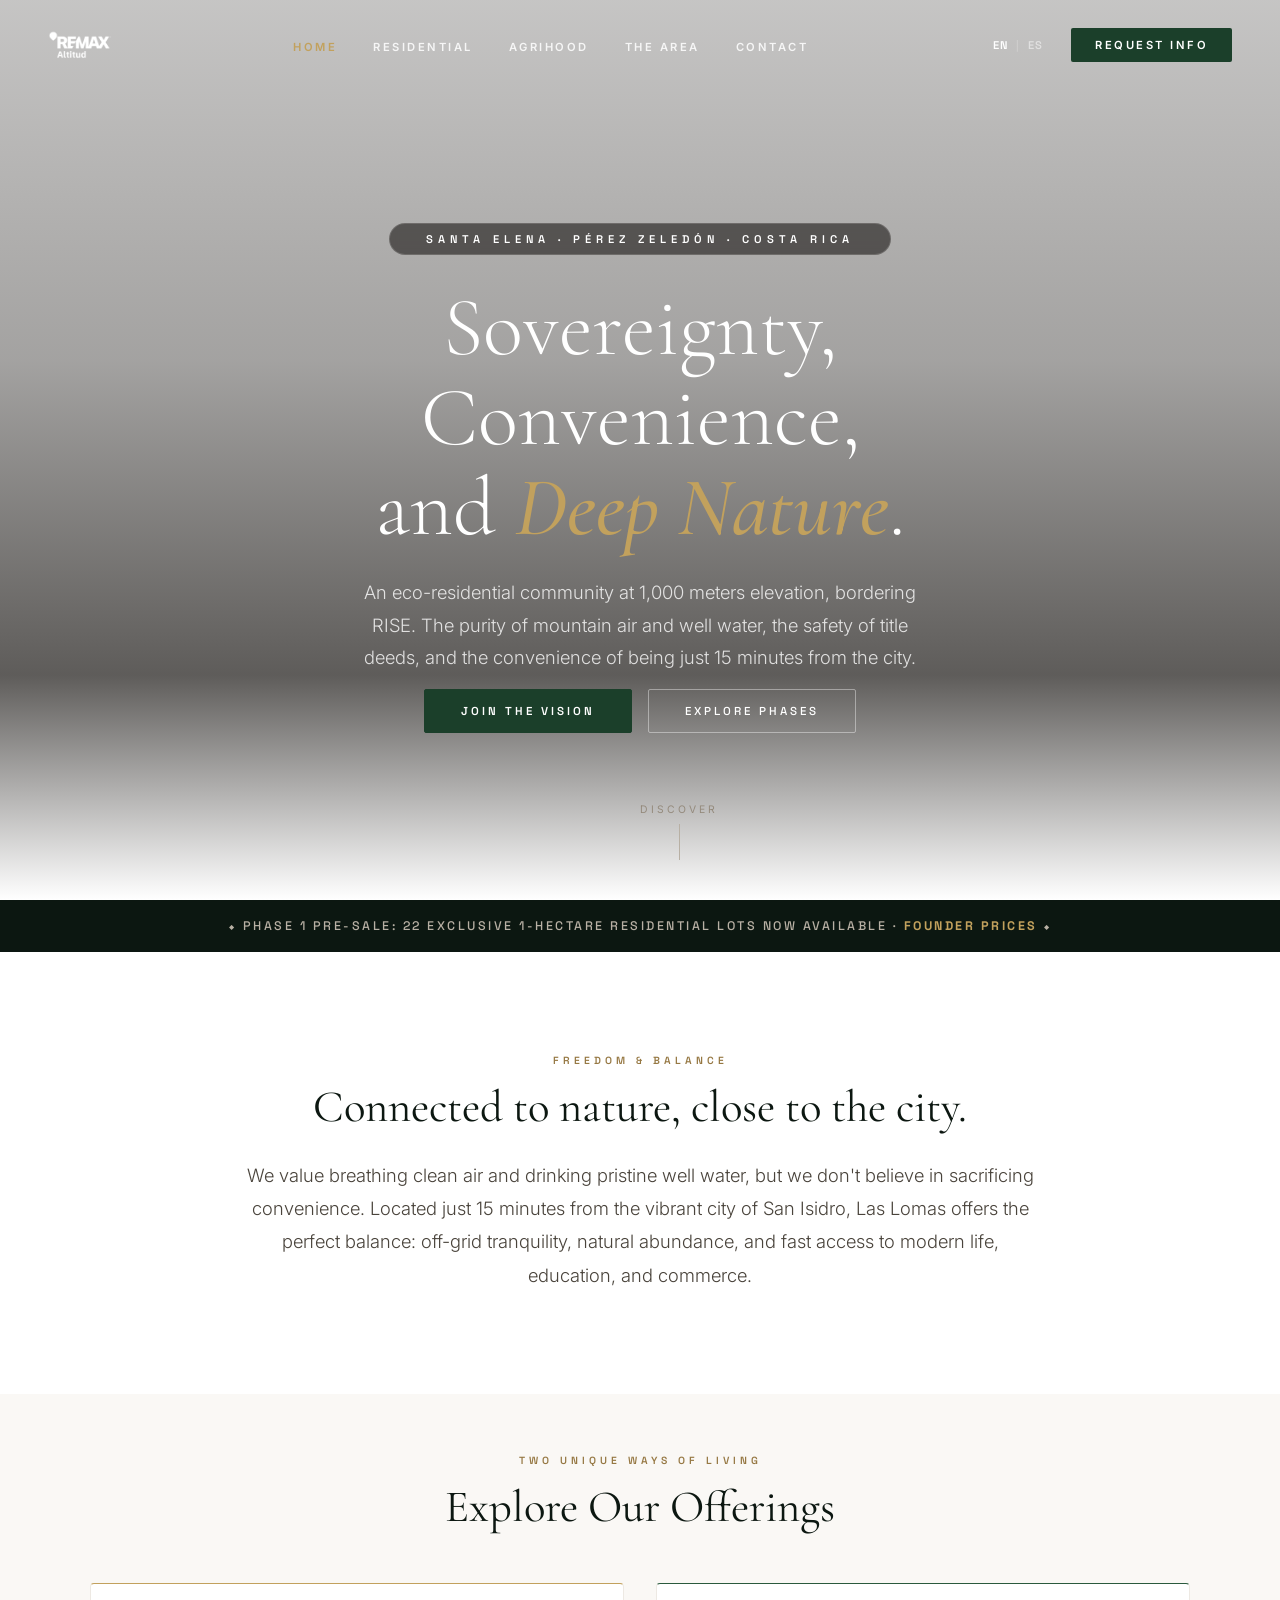
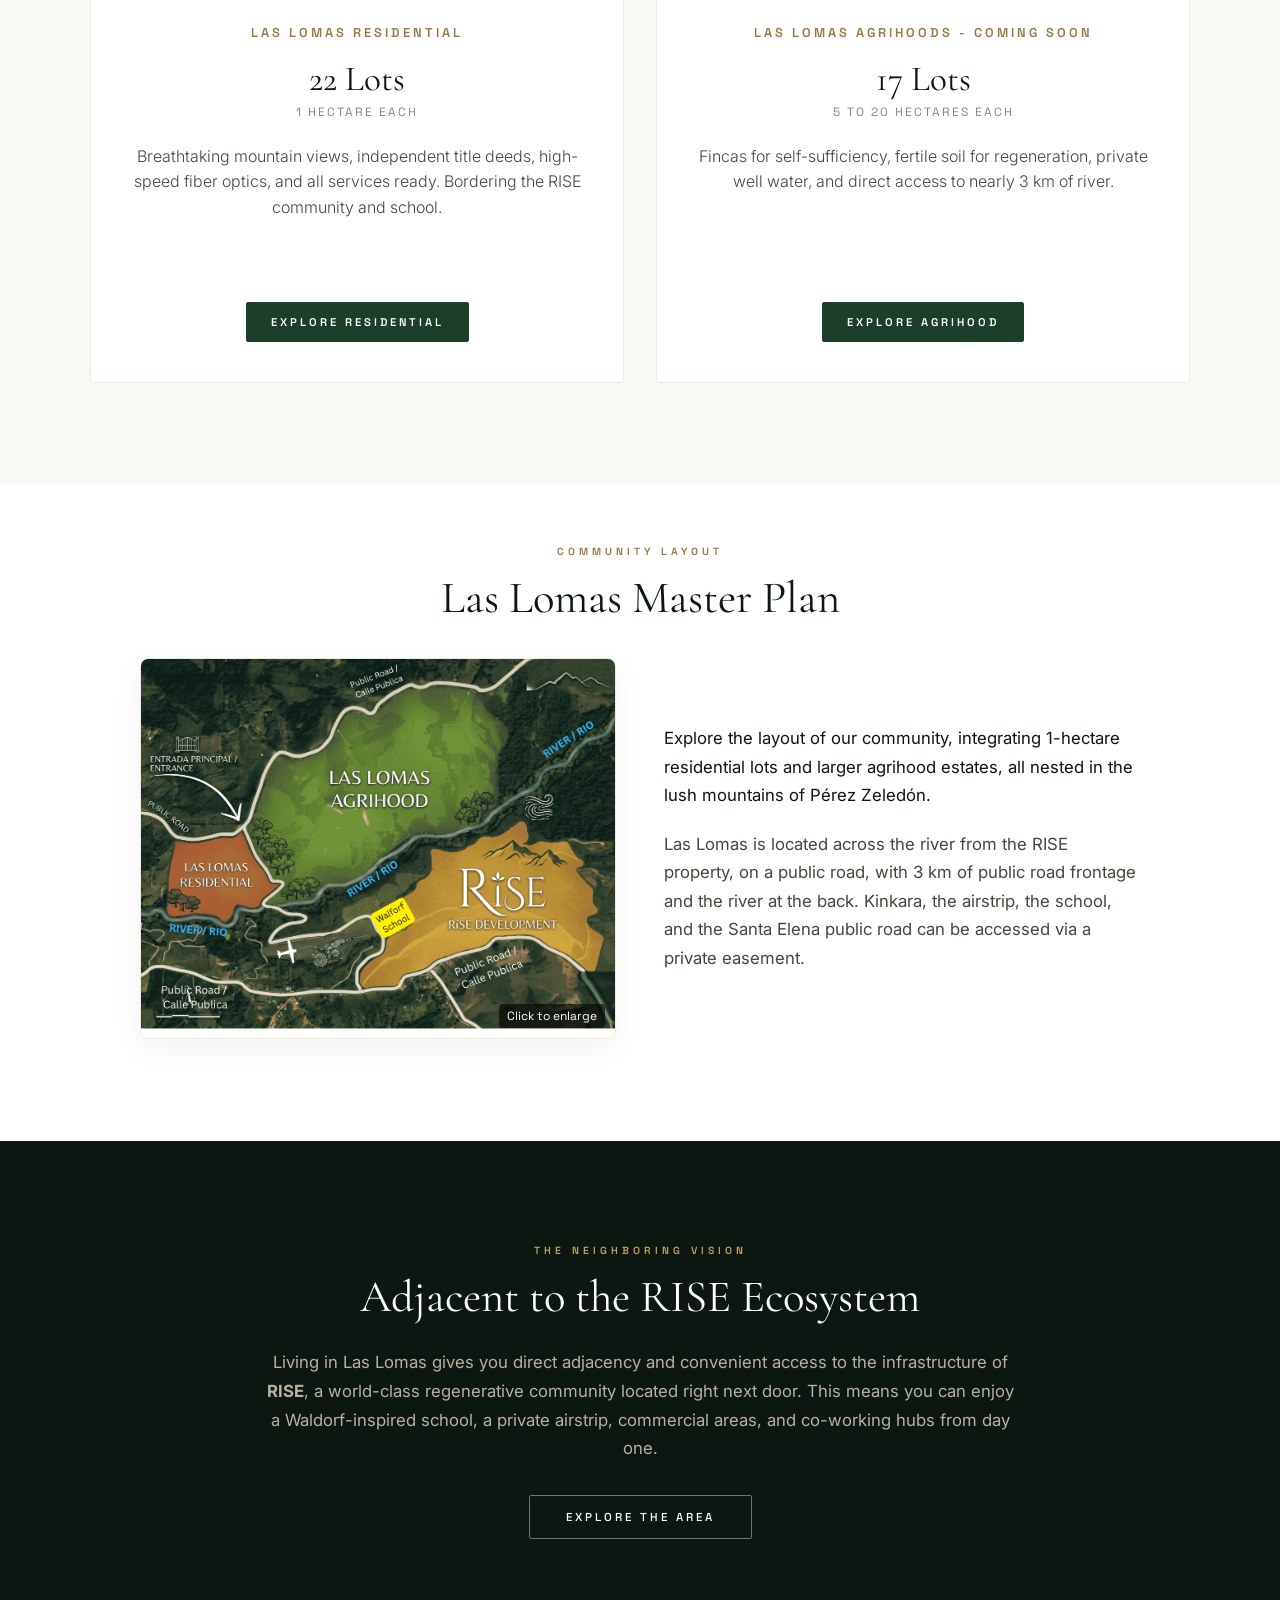
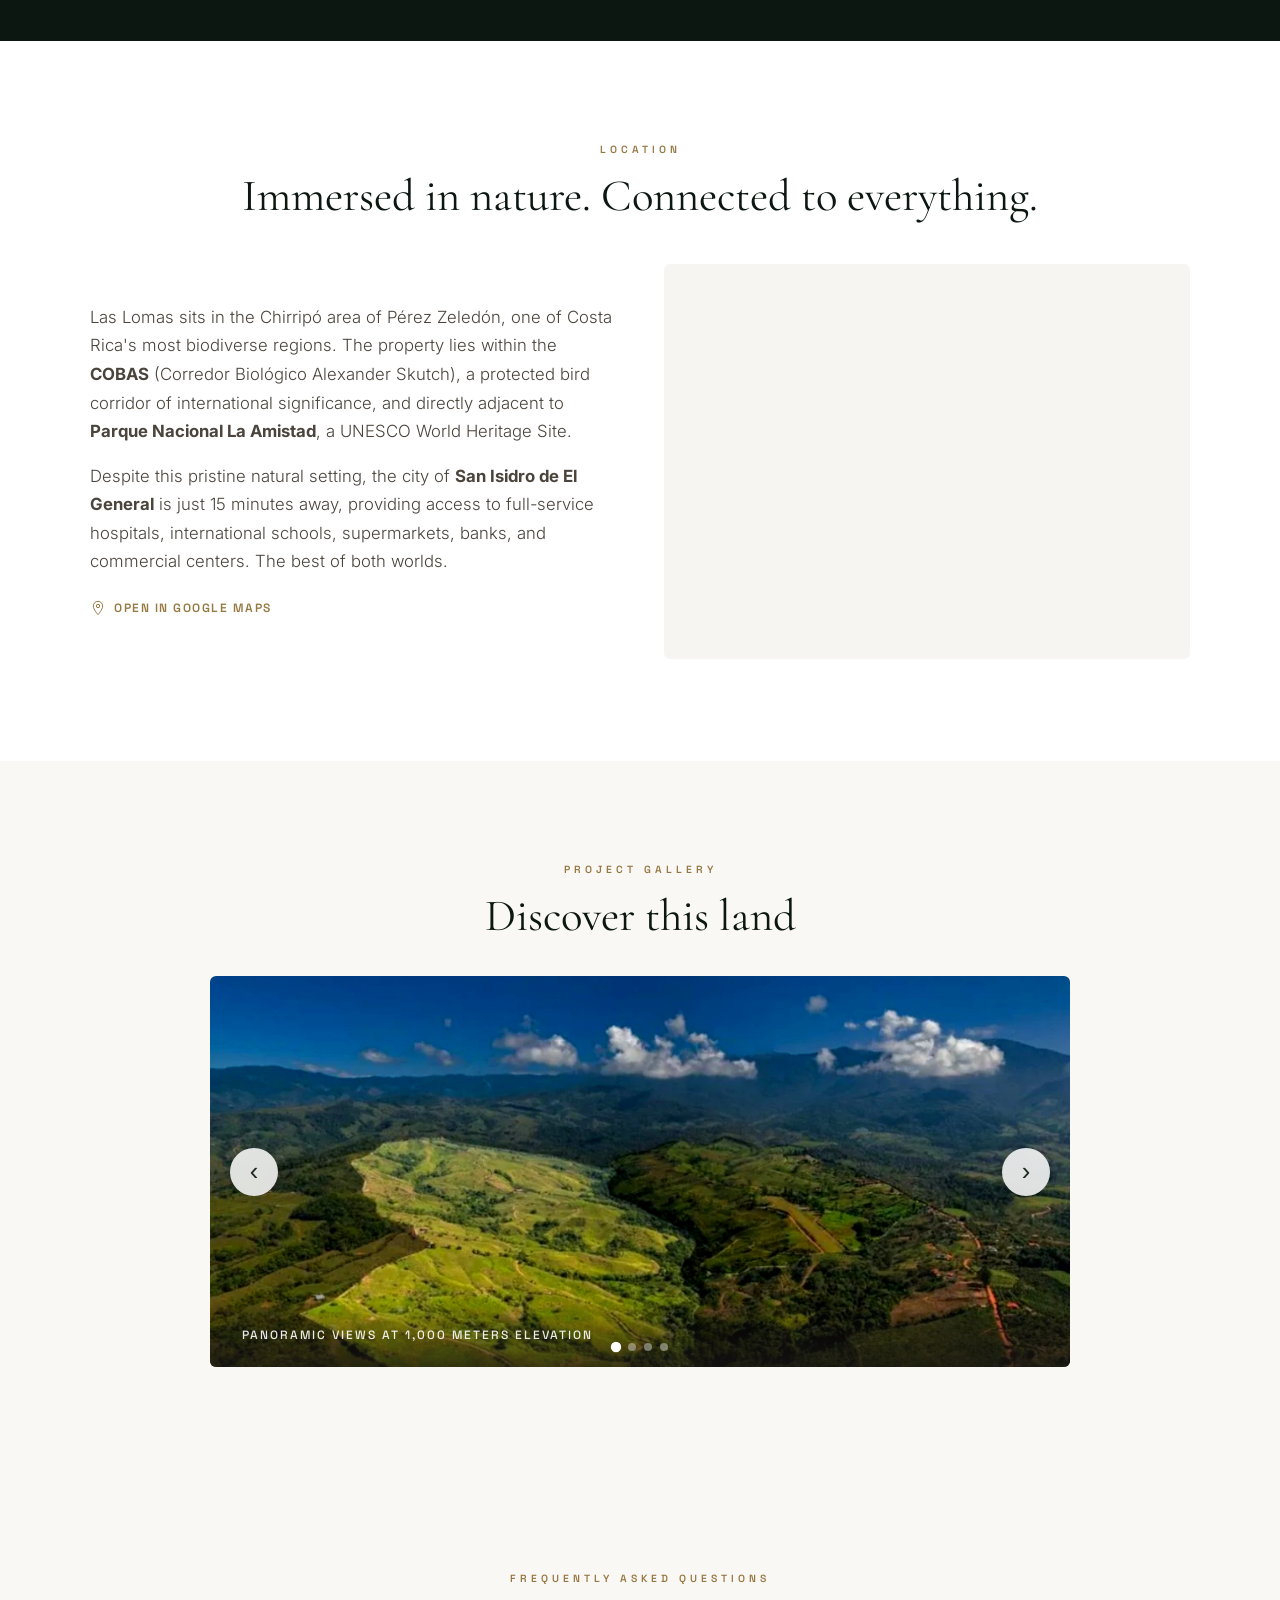
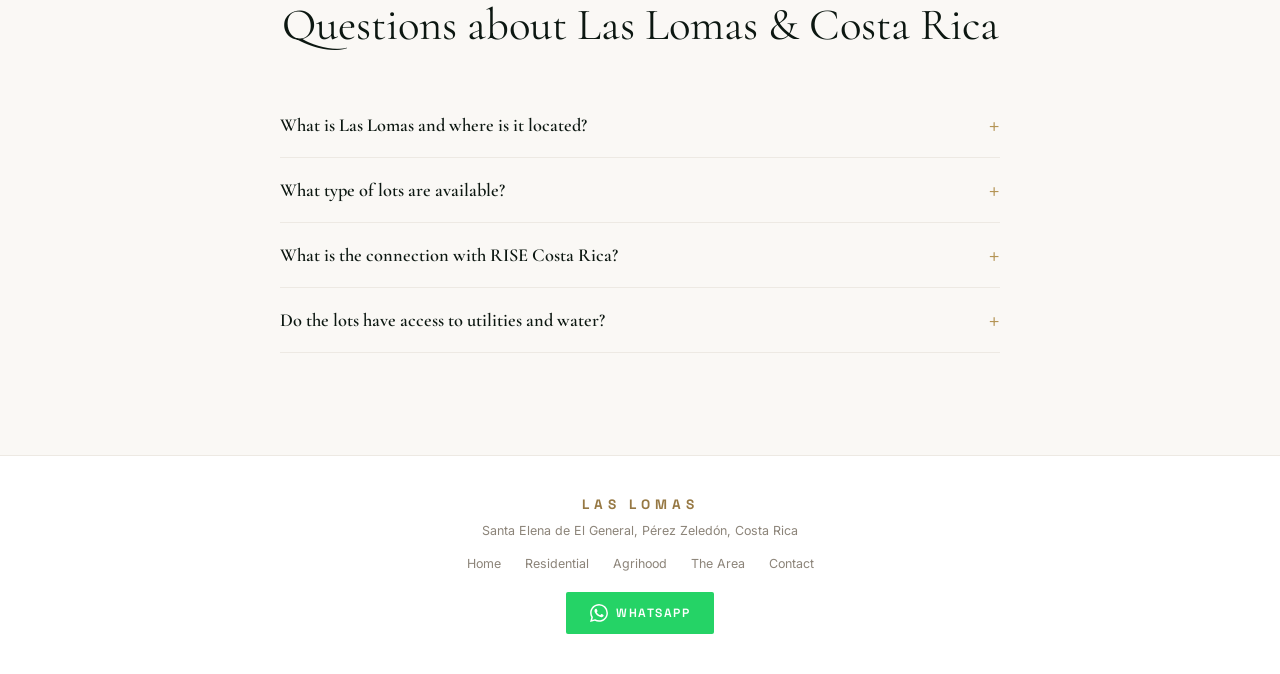
==== website/index.html @ 9dfc087d "Merge pull request #13 from macastro80-creator/feature/auto-pr-1787008856 Feature update (1787008856" ====
<!DOCTYPE html>
<html lang="en">
<head>
  <meta charset="UTF-8">
  <meta name="viewport" content="width=device-width, initial-scale=1.0">
  <script>
    (function() {
      let savedLang = localStorage.getItem('preferred-lang');
      if (!savedLang) {
        const browserLang = navigator.language || navigator.userLanguage;
        savedLang = (browserLang && browserLang.startsWith('es')) ? 'es' : 'en';
      }
      document.documentElement.setAttribute('lang', savedLang);
    })();
  </script>
  <title>LAS LOMAS · Eco-Residential & Agrihood · Pérez Zeledón · Costa Rica</title>
  <meta name="description" content="Exclusive community bordering RISE. 1-hectare residential lots with title and services for $190K, and 5 to 20-hectare estates in Agrihood.">
  <link rel="stylesheet" href="styles.css">
  <link rel="canonical" href="https://laslomas.cr/">
  
  <!-- Open Graph / Facebook -->
  <meta property="og:type" content="website">
  <meta property="og:url" content="https://laslomas.cr/">
  <meta property="og:title" content="LAS LOMAS · Eco-Residential & Agrihood · Pérez Zeledón · Costa Rica">
  <meta property="og:description" content="Exclusive community bordering RISE. 1-hectare residential lots with title and services for $190K, and 5 to 20-hectare estates in Agrihood.">
  <meta property="og:image" content="https://laslomas.cr/images/land-aerial-valley.jpg">
  <meta property="og:locale" content="en_US">
  <meta property="og:locale:alternate" content="es_CR">
  
  <!-- Twitter -->
  <meta name="twitter:card" content="summary_large_image">
  <meta name="twitter:url" content="https://laslomas.cr/">
  <meta name="twitter:title" content="LAS LOMAS · Eco-Residential & Agrihood · Pérez Zeledón · Costa Rica">
  <meta name="twitter:description" content="Exclusive community bordering RISE. 1-hectare residential lots with title and services for $190K, and 5 to 20-hectare estates in Agrihood.">
  <meta name="twitter:image" content="https://laslomas.cr/images/land-aerial-valley.jpg">
  
  <!-- AI / Search Engine JSON-LD Schema -->
  <script type="application/ld+json">
  {
    "@context": "https://schema.org",
    "@graph": [
      {
        "@type": "RealEstateProject",
        "@id": "https://laslomas.cr/#project",
        "name": "Las Lomas Eco-Residential & Agrihood",
        "description": "An exclusive eco-residential community at 1,000 meters elevation in Pérez Zeledón, Costa Rica. Bordering RISE community and school.",
        "url": "https://laslomas.cr/",
        "image": "https://laslomas.cr/images/land-aerial-valley.jpg",
        "location": {
          "@type": "Place",
          "name": "Santa Elena, Pérez Zeledón, Costa Rica",
          "address": {
            "@type": "PostalAddress",
            "addressLocality": "Santa Elena de El General",
            "addressRegion": "Pérez Zeledón",
            "addressCountry": "CR"
          },
          "geo": {
            "@type": "GeoCoordinates",
            "latitude": 9.38,
            "longitude": -83.65
          }
        },
        "priceRange": "$190,000 - $250,000"
      },
      {
        "@type": "RealEstateAgent",
        "@id": "https://laslomas.cr/#agent",
        "name": "RE/MAX Altitud",
        "url": "https://laslomas.cr/",
        "telephone": "+50662170977",
        "priceRange": "$$$$"
      }
    ]
  </script>
  
  <!-- AI / Search Engine FAQ Schema -->
  <script type="application/ld+json">
  {
    "@context": "https://schema.org",
    "@type": "FAQPage",
    "mainEntity": [
      {
        "@type": "Question",
        "name": "What is the best area to live in Costa Rica?",
        "acceptedAnswer": {
          "@type": "Answer",
          "text": "It depends on what you are looking for. For cool mountain air, natural safety, pure well water, and proximity to city convenience, Pérez Zeledón is ideal. Located at 1,000m elevation in the Santa Elena mountain corridor, it borders the RISE community and is only 15 minutes from San Isidro de El General."
        }
      },
      {
        "@type": "Question",
        "name": "Is the Las Lomas area safe? Is it a gated community?",
        "acceptedAnswer": {
          "@type": "Answer",
          "text": "The Santa Elena mountain region is extremely safe, quiet, and peaceful. Las Lomas is not a gated community because it is simply not needed in this secure, tight-knit local community. We believe in open integration, freedom, and neighborly safety without high walls or security gates."
        }
      },
      {
        "@type": "Question",
        "name": "Do properties in Las Lomas have independent registered titles?",
        "acceptedAnswer": {
          "@type": "Answer",
          "text": "Yes. All Phase 1 lots have independent registered survey plans (planos catastrados) and clear property titles, ready for immediate ownership transfer."
        }
      },
      {
        "@type": "Question",
        "name": "What utilities and internet connectivity are available?",
        "acceptedAnswer": {
          "@type": "Answer",
          "text": "Las Lomas features high-speed fiber-optic internet, public electricity, and approved, concessioned private well water supplying clean drinking water directly to each lot."
        }
      },
      {
        "@type": "Question",
        "name": "What are the zoning regulations and what can I build on a 1-hectare lot?",
        "acceptedAnswer": {
          "@type": "Answer",
          "text": "Under Costa Rica's national INVU zoning regulations for agricultural/rural parcels, a 1-hectare (10,000 m²) lot allows a maximum construction footprint of 10% (up to 1,000 m²). This permits building 1 main residential house (with a ground footprint of up to 300 m², which can be multiple stories), plus guest houses, caretaker quarters, stables, greenhouses, pools, or warehouses within the remaining area."
        }
      },
      {
        "@type": "Question",
        "name": "Are there quality education options and schools nearby?",
        "acceptedAnswer": {
          "@type": "Answer",
          "text": "Yes, there is a local public school just 500 meters from the property, and Las Lomas borders the RISE community, which features a Waldorf-inspired progressive private school within walking distance, offering excellent bilingual options."
        }
      },
      {
        "@type": "Question",
        "name": "Does purchasing a lot qualify me for Costa Rica residency?",
        "acceptedAnswer": {
          "@type": "Answer",
          "text": "Yes, Costa Rica's Investor Residency category ('Inversionista') requires a minimum real estate investment of $150,000 USD. Since our lots start at $190,000 USD, your property acquisition fully qualifies you."
        }
      },
      {
        "@type": "Question",
        "name": "What healthcare services are available nearby?",
        "acceptedAnswer": {
          "@type": "Answer",
          "text": "The city of San Isidro de El General is just 15 minutes away and hosts a major public hospital (Dr. Fernando Escalante Pradilla Hospital) alongside modern private clinics, pharmacies, and clinics."
        }
      },
      {
        "@type": "Question",
        "name": "What is the tax situation in Costa Rica?",
        "acceptedAnswer": {
          "@type": "Answer",
          "text": "Costa Rica operates on a territorial tax system, meaning it does not tax any income earned outside of the country. For local taxes, property tax is exceptionally low at just 0.25% of the registered value per year (for example, a $400,000 USD property pays only $1,000 USD per year)."
        }
      },
      {
        "@type": "Question",
        "name": "What is the cost of living in this area?",
        "acceptedAnswer": {
          "@type": "Answer",
          "text": "Since the Santa Elena and Pérez Zeledón region is an authentic local area rather than a commercial tourist hub, the cost of living (including services, groceries, dining, and local products) is significantly more affordable and accessible than in popular coastal tourist towns."
        }
      },
      {
        "@type": "Question",
        "name": "How far is Las Lomas from the beach?",
        "acceptedAnswer": {
          "@type": "Answer",
          "text": "Las Lomas offers a fresh mountain climate while being located just 40 minutes away from the popular Pacific beaches of Dominical and Uvita, offering the perfect balance between mountain living and coastal access."
        }
      }
    ]
  }
  </script>
</head>

<body>

  <!-- ═══ Navigation ═══ -->
  <nav class="nav" id="main-nav">
    <a href="/" class="nav-logo"><img src="images/logo-altitud.png" alt="RE/MAX Altitud" class="nav-logo-img"></a>
    <ul class="nav-links">
      <li><a href="/" class="active">
        <span class="lang-en">Home</span>
        <span class="lang-es">Inicio</span>
      </a></li>
      <li><a href="/residential">
        <span class="lang-en">Residential</span>
        <span class="lang-es">Residencial</span>
      </a></li>
      <li><a href="/agrihood">
        <span class="lang-en">Agrihood</span>
        <span class="lang-es">Agrihood</span>
      </a></li>
      <li><a href="/zone">
        <span class="lang-en">The Area</span>
        <span class="lang-es">La Zona</span>
      </a></li>
      <li><a href="/contact">
        <span class="lang-en">Contact</span>
        <span class="lang-es">Contacto</span>
      </a></li>
    </ul>
    <div style="display: flex; align-items: center; gap: 12px;">
      <div class="lang-selector">
        <button class="lang-btn active" data-lang="en" onclick="setLanguage('en')">EN</button>
        <span class="lang-divider">|</span>
        <button class="lang-btn" data-lang="es" onclick="setLanguage('es')">ES</button>
      </div>
      <a href="/contact" class="nav-cta">
        <span class="lang-en">Request Info</span>
        <span class="lang-es">Solicitar Info</span>
      </a>
      
      <!-- Hamburger Menu Toggle Button -->
      <button class="nav-menu-toggle" id="menu-toggle" aria-label="Toggle Menu">
        <span class="hamburger-line"></span>
        <span class="hamburger-line"></span>
        <span class="hamburger-line"></span>
      </button>
    </div>
  </nav>

  <!-- ═══ Hero ═══ -->
  <section class="hero" id="hero">
    <div class="hero-overlay"></div>
    <div class="hero-content">
      <div class="hero-tag">
        <span></span>
        <span class="lang-en">Santa Elena · Pérez Zeledón · COSTA RICA</span>
        <span class="lang-es">Santa Elena · Pérez Zeledón · COSTA RICA</span>
        <span></span>
      </div>
      <h1 class="hero-title">
        <span class="lang-en">Sovereignty, Convenience,<br>and <em>Deep Nature</em>.</span>
        <span class="lang-es">Soberanía, Conveniencia<br>y <em>Naturaleza Profunda</em>.</span>
      </h1>
      <p class="hero-subtitle">
        <span class="lang-en">An eco-residential community at 1,000 meters elevation, bordering RISE. The purity of mountain air and well water, the safety of title deeds, and the convenience of being just 15 minutes from the city.</span>
        <span class="lang-es">Una comunidad eco-residencial a 1,000 metros de altitud, colindante con RISE. La pureza del aire de montaña y agua de pozo, la seguridad de títulos de propiedad, y la conveniencia de estar a solo 15 minutos de la ciudad.</span>
      </p>
      <div class="hero-actions">
        <a href="/contact" class="btn-primary">
          <span class="lang-en">Join the Vision</span>
          <span class="lang-es">Únete a la Visión</span>
        </a>
        <a href="/residential" class="btn-secondary">
          <span class="lang-en">Explore Phases</span>
          <span class="lang-es">Explorar Fases</span>
        </a>
      </div>
    </div>
    <div class="hero-scroll">
      <span>
        <span class="lang-en">Discover</span>
        <span class="lang-es">Descubrir</span>
      </span>
      <div class="scroll-line"></div>
    </div>
  </section>

  <!-- ═══ Urgency Banner ═══ -->
  <div class="urgency-banner">
    <p>
      <span class="lang-en">⬥ Phase 1 Pre-sale: 22 exclusive 1-hectare residential lots now available · <strong>Founder Prices</strong> ⬥</span>
      <span class="lang-es">⬥ Pre-venta Fase 1: 22 exclusivos lotes residenciales de 1 hectárea ya disponibles · <strong>Precios Fundador</strong> ⬥</span>
    </p>
  </div>

  <!-- ═══ Philosophy Section ═══ -->
  <section class="section property-section">
    <div class="section-inner" style="max-width: 800px; text-align: center;">
      <div class="section-tag reveal">
        <span class="lang-en">Freedom &amp; Balance</span>
        <span class="lang-es">Libertad y Balance</span>
      </div>
      <h2 class="section-title reveal" style="margin-bottom: 24px;">
        <span class="lang-en">Connected to nature, close to the city.</span>
        <span class="lang-es">Conectados a la naturaleza, cerca de la ciudad.</span>
      </h2>
      <p class="section-subtitle reveal" style="max-width: 100%; font-size: 1.15rem; line-height: 1.8;">
        <span class="lang-en">We value breathing clean air and drinking pristine well water, but we don't believe in sacrificing convenience. Located just 15 minutes from the vibrant city of San Isidro, Las Lomas offers the perfect balance: off-grid tranquility, natural abundance, and fast access to modern life, education, and commerce.</span>
        <span class="lang-es">Valoramos respirar aire puro y beber agua limpia de pozo, pero no creemos en sacrificar la comodidad. Ubicado a solo 15 minutos de la activa ciudad de San Isidro, Las Lomas ofrece el balance perfecto: tranquilidad rodeada de naturaleza y un acceso rápido a la vida moderna, educación y comercio.</span>
      </p>
    </div>
  </section>

  <!-- ═══ Land Offerings (Splits) ═══ -->
  <section class="section offerings-section" style="background:var(--cream); padding-top: 60px;">
    <div class="section-inner">
      <div class="section-tag reveal" style="text-align:center;">
        <span class="lang-en">Two Unique Ways of Living</span>
        <span class="lang-es">Dos Maneras Únicas de Vivir</span>
      </div>
      <h2 class="section-title reveal" style="text-align:center; margin-bottom: 40px;">
        <span class="lang-en">Explore Our Offerings</span>
        <span class="lang-es">Explora Nuestras Opciones</span>
      </h2>
      
      <div class="eco-cards" style="grid-template-columns: repeat(auto-fit, minmax(320px, 1fr)); gap: 32px;">
        <!-- Card 1: Residential -->
        <div class="eco-card reveal" style="padding: 40px; text-align: center; border-top: 1px solid var(--gold-light); display: flex; flex-direction: column; justify-content: space-between; min-height: 400px;">
          <div>
            <div class="eco-card-label" style="font-size: 0.8rem; margin-bottom: 16px;">
              <span class="lang-en">Las Lomas Residential</span>
              <span class="lang-es">Las Lomas Residential</span>
            </div>
            <h3 style="font-family:'Cormorant Garamond',serif; font-size: 2.2rem; font-weight: 600; color:var(--text-heading); margin-bottom: 4px; font-weight: inherit;">
              <span class="lang-en">22 Lots</span>
              <span class="lang-es">22 Lotes</span>
            </h3>
            <div style="font-family:'Space Grotesk',sans-serif; font-size: 0.75rem; letter-spacing: 2px; text-transform: uppercase; color:var(--text-muted); margin-bottom: 24px;">
              <span class="lang-en">1 Hectare Each</span>
              <span class="lang-es">1 Hectárea Cada Uno</span>
            </div>
            <p class="eco-card-desc" style="font-size: 1rem; line-height: 1.6; margin-bottom: 24px;">
              <span class="lang-en">Breathtaking mountain views, independent title deeds, high-speed fiber optics, and all services ready. Bordering the RISE community and school.</span>
              <span class="lang-es">Vistas espectaculares a la montaña, títulos de propiedad independientes y servicios listos. Colindante con la escuela y comunidad de RISE.</span>
            </p>
          </div>
          <a href="/residential" class="btn-primary" style="font-size: 0.7rem; padding: 12px 24px; align-self: center;">
            <span class="lang-en">Explore Residential</span>
            <span class="lang-es">Explorar Residencial</span>
          </a>
        </div>

        <!-- Card 2: Agrihood -->
        <div class="eco-card reveal" style="padding: 40px; text-align: center; border-top: 1px solid var(--emerald-light); display: flex; flex-direction: column; justify-content: space-between; min-height: 400px;">
          <div>
            <div class="eco-card-label" style="font-size: 0.8rem; margin-bottom: 16px;">
              <span class="lang-en">Las Lomas Agrihoods - Coming Soon</span>
              <span class="lang-es">Las Lomas Agrihoods - Próximamente</span>
            </div>
            <h3 style="font-family:'Cormorant Garamond',serif; font-size: 2.2rem; font-weight: 600; color:var(--text-heading); margin-bottom: 4px; font-weight: inherit;">
              <span class="lang-en">17 Lots</span>
              <span class="lang-es">17 Lotes</span>
            </h3>
            <div style="font-family:'Space Grotesk',sans-serif; font-size: 0.75rem; letter-spacing: 2px; text-transform: uppercase; color:var(--text-muted); margin-bottom: 24px;">
              <span class="lang-en">5 to 20 Hectares Each</span>
              <span class="lang-es">5 a 20 Hectáreas Cada Uno</span>
            </div>
            <p class="eco-card-desc" style="font-size: 1rem; line-height: 1.6; margin-bottom: 24px;">
              <span class="lang-en">Fincas for self-sufficiency, fertile soil for regeneration, private well water, and direct access to nearly 3 km of river.</span>
              <span class="lang-es">Fincas para autosuficiencia, tierra fértil para regeneración, agua de pozo propio y acceso directo a casi 3 km de río.</span>
            </p>
          </div>
          <a href="/agrihood" class="btn-primary" style="font-size: 0.7rem; padding: 12px 24px; align-self: center;">
            <span class="lang-en">Explore Agrihood</span>
            <span class="lang-es">Explorar Agrihood</span>
          </a>
        </div>
      </div>
    </div>
  </section>
  <!-- ═══ Masterplan Section ═══ -->
  <section class="section masterplan-section" style="background: var(--white); padding-top: 60px;">
    <div class="section-inner" style="max-width: 1000px; text-align: center;">
      <div class="section-tag reveal">
        <span class="lang-en">Community Layout</span>
        <span class="lang-es">Diseño de la Comunidad</span>
      </div>
      <h2 class="section-title reveal" style="margin-bottom: 24px;">
        <span class="lang-en">Las Lomas Master Plan</span>
        <span class="lang-es">Plan Maestro Las Lomas</span>
      </h2>
      <div class="masterplan-grid reveal">
        <!-- Left Column: Image -->
        <div style="position: relative; border-radius: 8px; overflow: hidden; box-shadow: 0 10px 30px rgba(0,0,0,0.05); border: 1px solid var(--warm-gray-100); transition: transform 0.3s ease;" onmouseover="this.style.transform='translateY(-2px)';" onmouseout="this.style.transform='none';">
          <a href="images/Las%20Lomas.png" target="_blank" style="display: block;">
            <img src="images/Las%20Lomas.png" alt="Las Lomas Masterplan" style="width: 100%; height: auto; display: block; filter: contrast(1.02) saturate(1.05);">
            <div style="position: absolute; bottom: 10px; right: 10px; background: rgba(0, 0, 0, 0.6); color: white; padding: 4px 8px; border-radius: 4px; font-size: 0.75rem; font-family: 'Space Grotesk', sans-serif;">
              <span class="lang-en">Click to enlarge</span>
              <span class="lang-es">Clic para ampliar</span>
            </div>
          </a>
        </div>
        
        <!-- Right Column: Text -->
        <div style="text-align: left; display: flex; flex-direction: column; justify-content: center;">
          <p style="font-size: 1.05rem; line-height: 1.7; margin-bottom: 20px; color: var(--text-heading);">
            <span class="lang-en">Explore the layout of our community, integrating 1-hectare residential lots and larger agrihood estates, all nested in the lush mountains of Pérez Zeledón.</span>
            <span class="lang-es">Explora la distribución de nuestra comunidad, que integra lotes residenciales de 1 hectárea y fincas más grandes de agrihood, todo enclavado en las exuberantes montañas de Pérez Zeledón.</span>
          </p>
          <p style="font-size: 1.05rem; line-height: 1.7; color: var(--text-body);">
            <span class="lang-en">Las Lomas is located across the river from the RISE property, on a public road, with 3 km of public road frontage and the river at the back. Kinkara, the airstrip, the school, and the Santa Elena public road can be accessed via a private easement.</span>
            <span class="lang-es">Las Lomas está ubicado al otro lado del río de la propiedad de RISE sobre calle pública, con 3 km de frente a calle pública y fondo al río. Se puede acceder a Kinkara, la pista de aterrizaje, la escuela y la calle pública de Santa Elena por una servidumbre de uso privado.</span>
          </p>
        </div>
      </div>
    </div>
  </section>

  <!-- ═══ RISE Ecosystem Teaser ═══ -->
  <section class="section features-section">
    <div class="section-inner" style="text-align: center; max-width: 750px;">
      <div class="section-tag reveal" style="color: var(--gold-light);">
        <span class="lang-en">The Neighboring Vision</span>
        <span class="lang-es">La Visión Colindante</span>
      </div>
      <h2 class="section-title reveal" style="color: var(--white); margin-bottom: 24px;">
        <span class="lang-en">Adjacent to the RISE Ecosystem</span>
        <span class="lang-es">Colindantes con el Ecosistema RISE</span>
      </h2>
      <p style="color: var(--warm-gray-300); font-size: 1.05rem; line-height: 1.7; margin-bottom: 32px;">
        <span class="lang-en">Living in Las Lomas gives you direct adjacency and convenient access to the infrastructure of <strong>RISE</strong>, a world-class regenerative community located right next door. This means you can enjoy a Waldorf-inspired school, a private airstrip, commercial areas, and co-working hubs from day one.</span>
        <span class="lang-es">Vivir en Las Lomas te otorga colindancia directa y acceso conveniente a la infraestructura de <strong>RISE</strong>, una comunidad regenerativa de clase mundial ubicada justo al lado. Esto significa que puedes disfrutar de una escuela de inspiración Waldorf, pista de aterrizaje privada, áreas comerciales y hubs de co-working desde el primer día.</span>
      </p>
      <a href="/zone" class="btn-secondary" style="display: inline-block;">
        <span class="lang-en">Explore the Area</span>
        <span class="lang-es">Explorar la Zona</span>
      </a>
    </div>
  </section>

  <!-- ═══ Location ═══ -->
  <section class="section location-section" id="location">
    <div class="section-inner">
      <div class="section-tag reveal" style="text-align: center;">
        <span class="lang-en">Location</span>
        <span class="lang-es">Ubicación</span>
      </div>
      <h2 class="section-title reveal" style="text-align: center; margin-bottom: 40px;">
        <span class="lang-en">Immersed in nature. Connected to everything.</span>
        <span class="lang-es">Inmerso en la naturaleza. Conectado a todo.</span>
      </h2>

      <div class="location-grid">
        <div class="location-text">
          <p class="section-subtitle reveal" style="max-width: 100%; text-align: left; font-size: 1.05rem; line-height: 1.7;">
            <span class="lang-en">Las Lomas sits in the Chirripó area of Pérez Zeledón, one of Costa Rica's most biodiverse regions. The property lies within the <strong>COBAS</strong> (Corredor Biológico Alexander Skutch), a protected bird corridor of international significance, and directly adjacent to <strong>Parque Nacional La Amistad</strong>, a UNESCO World Heritage Site.</span>
            <span class="lang-es">Las Lomas se encuentra en la zona de Chirripó de Pérez Zeledón, una de las regiones más biodiversas de Costa Rica. La propiedad se ubica dentro del <strong>COBAS</strong> (Corredor Biológico Alexander Skutch), un corredor biológico de aves de importancia internacional, y colinda directamente con el <strong>Parque Nacional La Amistad</strong>, Sitio de Patrimonio Mundial de la UNESCO.</span>
          </p>
          <p class="section-subtitle reveal" style="max-width: 100%; text-align: left; font-size: 1.05rem; line-height: 1.7; margin-top: 16px;">
            <span class="lang-en">Despite this pristine natural setting, the city of <strong>San Isidro de El General</strong> is just 15 minutes away, providing access to full-service hospitals, international schools, supermarkets, banks, and commercial centers. The best of both worlds.</span>
            <span class="lang-es">A pesar de este entorno natural virgen, la ciudad de <strong>San Isidro de El General</strong> está a solo 15 minutos, ofreciendo acceso a hospitales completos, escuelas internacionales, supermercados, bancos y centros comerciales. Lo mejor de ambos mundos.</span>
          </p>
          <a href="https://maps.app.goo.gl/KUyhS65oAebzz6Un9" target="_blank" class="location-link reveal">
            <svg viewBox="0 0 24 24" fill="none" stroke="currentColor" stroke-width="1.5" width="16" height="16"><path d="M12 2C8.13 2 5 5.13 5 9c0 5.25 7 13 7 13s7-7.75 7-13c0-3.87-3.13-7-7-7z"/><circle cx="12" cy="9" r="2.5"/></svg>
            <span class="lang-en">Open in Google Maps</span>
            <span class="lang-es">Abrir en Google Maps</span>
          </a>
        </div>
        <div class="location-map reveal">
          <iframe src="https://www.google.com/maps/embed?pb=!1m18!1m12!1m3!1d62872.5!2d-83.65!3d9.32!2m3!1f0!2f0!3f0!3m2!1i1024!2i768!4f13.1!3m3!1m2!1s0x8fa16818929aaaab%3A0x5a1c45e7a2e0bfb9!2sP%C3%A9rez%20Zeled%C3%B3n!5e0!3m2!1sen!2scr!4v1714847600000" width="100%" height="100%" style="border:0; border-radius:6px;" allowfullscreen="" loading="lazy" referrerpolicy="no-referrer-when-downgrade"></iframe>
        </div>
      </div>
    </div>
  </section>

  <!-- ═══ Photo Gallery ═══ -->
  <section class="section gallery-section">
    <div class="section-inner" style="text-align:center;">
      <div class="section-tag reveal">
        <span class="lang-en">Project Gallery</span>
        <span class="lang-es">Fotografías del Proyecto</span>
      </div>
      <h2 class="section-title reveal" style="margin:0 auto 32px;">
        <span class="lang-en">Discover this land</span>
        <span class="lang-es">Descubre el Entorno.</span>
      </h2>
    </div>
    <div class="carousel reveal" id="land-carousel">
      <div class="carousel-track">
        <div class="carousel-slide active">
          <img src="images/land-aerial-valley.jpg" alt="Vistas de las lomas y valles">
          <div class="carousel-caption">
            <span class="lang-en">Panoramic views at 1,000 meters elevation</span>
            <span class="lang-es">Vistas panorámicas a 1,000 metros de altitud</span>
          </div>
        </div>
        <div class="carousel-slide">
          <img src="images/land-aerial-boundary.jpg" alt="Linderos del proyecto con la cordillera">
          <div class="carousel-caption">
            <span class="lang-en">1-Hectare lots surrounded by native forest</span>
            <span class="lang-es">Lotes de 1 Hectárea rodeados de bosque nativo</span>
          </div>
        </div>
        <div class="carousel-slide">
          <img src="images/land-aerial-forest.jpg" alt="Bosque y topografía del proyecto">
          <div class="carousel-caption">
            <span class="lang-en">Walking trails in conservation areas</span>
            <span class="lang-es">Senderos para caminata en áreas de conservación</span>
          </div>
        </div>
        <div class="carousel-slide">
          <img src="images/real-waterfall.jpg" alt="Cascadas naturales y río cristalino">
          <div class="carousel-caption">
        <span class="lang-en">Private access to almost 3 km of pure water river</span>
            <span class="lang-es">Acceso privado a casi 3 km de río de agua pura</span>
          </div>
        </div>
      </div>
      <button class="carousel-btn carousel-prev" aria-label="Previous">‹</button>
      <button class="carousel-btn carousel-next" aria-label="Next">›</button>
      <div class="carousel-dots" id="carousel-dots"></div>
    </div>
  </section>


  <!-- ═══ FAQs Section ═══ -->
  <section class="section faq-section" id="faq">
    <div class="section-inner">
      <div class="section-tag reveal" style="text-align: center;">
        <span class="lang-en">Frequently Asked Questions</span>
        <span class="lang-es">Preguntas Frecuentes</span>
      </div>
      <h2 class="section-title reveal" style="text-align: center; margin-bottom: 40px;">
        <span class="lang-en">Questions about Las Lomas &amp; Costa Rica</span>
        <span class="lang-es">Dudas sobre Las Lomas y Costa Rica</span>
      </h2>
      
      <div class="faq-list reveal">
        <!-- FAQ 1 -->
        <details class="faq-item">
          <summary class="faq-question">
            <span class="lang-en">What is Las Lomas and where is it located?</span>
            <span class="lang-es">¿Qué es Las Lomas y dónde está ubicado?</span>
          </summary>
          <div class="faq-answer">
            <p class="lang-en">Las Lomas is an exclusive eco-residential and agricultural community located in Santa Elena, Pérez Zeledón, Costa Rica. Sitting at 1,000 meters above sea level in the southern highlands, it offers a perfect temperate climate and is located just 15 minutes from the city of San Isidro de El General.</p>
            <p class="lang-es">Las Lomas es una comunidad eco-residencial y agrícola exclusiva ubicada en Santa Elena, Pérez Zeledón, Costa Rica. Situada a 1,000 metros sobre el nivel del mar en las tierras altas del sur, ofrece un clima templado ideal y se encuentra a solo 15 minutos de la ciudad de San Isidro de El General.</p>
          </div>
        </details>
        
        <!-- FAQ 2 -->
        <details class="faq-item">
          <summary class="faq-question">
            <span class="lang-en">What type of lots are available?</span>
            <span class="lang-es">¿Qué tipo de lotes están disponibles?</span>
          </summary>
          <div class="faq-answer">
            <p class="lang-en">We offer two unique ways of living: Phase 1 features 22 residential lots of 1 hectare (2.5 acres) each, bordering the RISE community. Phase 2 features 17 Agrihood fincas of 5 to 20 hectares (12 to 50 acres) designed for self-sufficiency, with fertile soil and direct river access.</p>
            <p class="lang-es">Ofrecemos dos maneras únicas de vivir: la Fase 1 cuenta con 22 lotes residenciales de 1 hectárea (2.5 acres) cada uno, colindantes con la comunidad RISE. La Fase 2 cuenta con 17 fincas Agrihood de 5 a 20 hectáreas (12 a 50 acres) diseñadas para la autosuficiencia, con suelo fértil y acceso directo al río.</p>
          </div>
        </details>

        <!-- FAQ 3 -->
        <details class="faq-item">
          <summary class="faq-question">
            <span class="lang-en">What is the connection with RISE Costa Rica?</span>
            <span class="lang-es">¿Cuál es la relación con RISE Costa Rica?</span>
          </summary>
          <div class="faq-answer">
            <p class="lang-en">Las Lomas borders the world-class RISE community. This proximity gives our residents convenient access to RISE's established infrastructure, including a Waldorf-inspired school, private landing strip, Town Square commercial area, and Kinkára wellness retreat.</p>
            <p class="lang-es">Las Lomas colinda con la comunidad de clase mundial RISE. Esta proximidad otorga a nuestros residentes un acceso muy conveniente a la infraestructura establecida de RISE, incluyendo la escuela de inspiración Waldorf, la pista de aterrizaje privada, el centro comercial Town Square y el centro de bienestar Kinkára.</p>
          </div>
        </details>

        <!-- FAQ 4 -->
        <details class="faq-item">
          <summary class="faq-question">
            <span class="lang-en">Do the lots have access to utilities and water?</span>
            <span class="lang-es">¿Tienen los lotes acceso a servicios públicos y agua?</span>
          </summary>
          <div class="faq-answer">
            <p class="lang-en">Yes. All lots have access to high-speed fiber-optic internet, electricity, and pristine water from approved concessions/wells. The property also features extensive public road frontage, ensuring easy and cost-effective access.</p>
            <p class="lang-es">Sí. Todos los lotes cuentan con acceso a internet de fibra óptica de alta velocidad, electricidad y agua de pozos/concesiones aprobadas. La propiedad también cuenta con un amplio frente a calle pública, garantizando un acceso sencillo y de bajo costo.</p>
          </div>
        <!-- FAQ 5 -->
        <details class="faq-item">
          <summary class="faq-question">
            <span class="lang-en">What are the zoning regulations and what can I build on a 1-hectare lot?</span>
            <span class="lang-es">¿Cuáles son las regulaciones de zonificación y qué puedo construir en un lote de 1 hectárea?</span>
          </summary>
          <div class="faq-answer">
            <p class="lang-en">Under Costa Rica's national INVU zoning regulations for agricultural/rural divisions, a 1-hectare (10,000 m²) lot allows a maximum construction footprint of 10% of the land area (up to 1,000 m² of ground footprint). This zoning permits the construction of 1 main residential house (with a ground footprint of up to 300 m², which can be multiple stories), plus auxiliary structures within the remaining footprint, such as a guest house or caretaker's quarters, stables, greenhouses, workshops, swimming pools, and storage areas.</p>
            <p class="lang-es">Bajo los lineamientos de zonificación del INVU de Costa Rica para fraccionamientos agrícolas/rurales, un lote de 1 hectárea (10,000 m²) permite una cobertura máxima de construcción del 10% de la superficie del terreno (hasta 1,000 m² de huella en el suelo). Esta zonificación permite la construcción de 1 casa residencial principal (con una huella de desplante de hasta 300 m², la cual puede ser de varios niveles), además de estructuras auxiliares dentro del área restante, tales como una casa de huéspedes o de cuidador, establos, invernaderos, talleres, piscinas y bodegas.</p>
          </div>
        </details>

        <!-- FAQ 6 -->
        <details class="faq-item">
          <summary class="faq-question">
            <span class="lang-en">Who is representing the project and how can I request information?</span>
            <span class="lang-es">¿Quién representa el proyecto y cómo puedo solicitar información?</span>
          </summary>
          <div class="faq-answer">
            <p class="lang-en">The project is represented by RE/MAX Altitud. You can contact Alejandra Castro at acastro@remax-altitud.cr or via WhatsApp at +506 6217 0977, or use our contact form to request availability and pricing.</p>
            <p class="lang-es">El proyecto es representado por RE/MAX Altitud. Puede ponerse en contacto con Alejandra Castro al correo acastro@remax-altitud.cr, por WhatsApp al +506 6217 0977, o utilizar nuestro formulario de contacto para solicitar disponibilidad y precios.</p>
          </div>
        </details>

        <!-- FAQ 7 -->
        <details class="faq-item">
          <summary class="faq-question">
            <span class="lang-en">What is the best area to live in Costa Rica?</span>
            <span class="lang-es">¿Cuál es la mejor zona para vivir en Costa Rica?</span>
          </summary>
          <div class="faq-answer">
            <p class="lang-en">It depends on what you are looking for. If you prefer high heat and beach crowds, the coast is popular. However, if you value clean mountain air, security, pure well water, and the convenience of being close to a major city, Pérez Zeledón (specifically the Santa Elena corridor) is ideal. At 1,000 meters elevation, Las Lomas offers temperate weather, off-grid tranquility, and direct adjacency to the RISE ecosystem, all just 15 minutes from the city of San Isidro de El General.</p>
            <p class="lang-es">Depende de lo que busques. Si prefieres calor intenso y playas concurridas, la costa es popular. Sin embargo, si valoras el aire puro de montaña, la seguridad, agua limpia de pozo y la comodidad de estar cerca de una ciudad activa, Pérez Zeledón (específicamente el corredor de Santa Elena) es ideal. A 1,000 metros de altitud, Las Lomas ofrece un clima templado, tranquilidad y colindancia directa con el ecosistema RISE, a solo 15 minutos de la ciudad de San Isidro de El General.</p>
          </div>
        </details>

        <!-- FAQ 8 -->
        <details class="faq-item">
          <summary class="faq-question">
            <span class="lang-en">Is it safe to live in Perez Zeledon? Do I need a gated community?</span>
            <span class="lang-es">¿Es seguro vivir en Pérez Zeledón? ¿Es necesario vivir en una comunidad cerrada?</span>
          </summary>
          <div class="faq-answer">
            <p class="lang-en">The Santa Elena mountain region in Pérez Zeledón is extremely safe, quiet, and peaceful. Las Lomas is not a gated community because it is simply not needed in this secure, tight-knit local community. We believe in open integration, freedom, and neighborly safety without high artificial walls or security gates.</p>
            <p class="lang-es">La región montañosa de Santa Elena en Pérez Zeledón es sumamente segura, tranquila y pacífica. Las Lomas no es una comunidad cerrada (gated community) porque simplemente no se necesita en esta zona tan segura y unida. Creemos en la integración abierta, la libertad y la seguridad vecinal sin necesidad de muros altos ni portones artificiales.</p>
          </div>
        </details>

        <!-- FAQ 9 -->
        <details class="faq-item">
          <summary class="faq-question">
            <span class="lang-en">Can foreigners safely own property in Costa Rica with registered title?</span>
            <span class="lang-es">¿Puede un extranjero comprar propiedad en Costa Rica con título registrado de forma segura?</span>
          </summary>
          <div class="faq-answer">
            <p class="lang-en">Yes, absolutely. Foreigners have the exact same property rights as Costa Rican citizens. All Phase 1 lots in Las Lomas have independent registered survey plans (planos catastrados) and clear property titles, ready for immediate ownership transfer at the national registry.</p>
            <p class="lang-es">Sí, absolutamente. Los extranjeros tienen exactamente los mismos derechos de propiedad que los ciudadanos costarricenses. Todos los lotes de la Fase 1 cuentan con planos catastrados independientes y títulos de propiedad registrados, listos para traspaso de escritura inmediato en el Registro Nacional.</p>
          </div>
        </details>

        <!-- FAQ 10 -->
        <details class="faq-item">
          <summary class="faq-question">
            <span class="lang-en">Is there high-speed fiber optic internet and clean water in rural Costa Rica?</span>
            <span class="lang-es">¿Hay internet de fibra óptica de alta velocidad y agua potable en las zonas rurales de Costa Rica?</span>
          </summary>
          <div class="faq-answer">
            <p class="lang-en">Yes. Las Lomas features high-speed fiber-optic internet connectivity, public grid electricity, and approved, concessioned private well water supplying clean, pure drinking water directly to each lot.</p>
            <p class="lang-es">Sí. Las Lomas cuenta con acceso a internet de fibra óptica de alta velocidad, electricidad de la red pública y agua potable pura proveniente de pozos privados debidamente inscritos y concesionados.</p>
          </div>
        </details>

        <!-- FAQ 11 -->
        <details class="faq-item">
          <summary class="faq-question">
            <span class="lang-en">What are the school options for expat children in Perez Zeledon?</span>
            <span class="lang-es">¿Cuáles son las opciones de escuelas para niños extranjeros en Pérez Zeledón?</span>
          </summary>
          <div class="faq-answer">
            <p class="lang-en">There is a local public school just 500 meters from the property. Additionally, our project borders the RISE community, which features a Waldorf-inspired progressive private school within walking distance, making it an excellent choice for families seeking bilingual, high-quality education for their children.</p>
            <p class="lang-es">Hay una escuela pública local a solo 500 metros de la propiedad. Además, nuestro proyecto colinda directamente con la comunidad de RISE, la cual cuenta con una escuela progresiva privada de inspiración Waldorf a distancia caminable, excelente para familias que buscan educación bilingüe de calidad.</p>
          </div>
        </details>

        <!-- FAQ 12 -->
        <details class="faq-item">
          <summary class="faq-question">
            <span class="lang-en">What is the minimum investment required for Costa Rica investor residency?</span>
            <span class="lang-es">¿Cuál es la inversión mínima requerida para la residencia de inversionista en Costa Rica?</span>
          </summary>
          <div class="faq-answer">
            <p class="lang-en">Costa Rica's Investor Residency category ("Inversionista") requires a minimum real estate investment of $150,000 USD. Since our 1-hectare lots start at $190,000 USD, your property acquisition fully qualifies you to apply for residency.</p>
            <p class="lang-es">La categoría de Residencia para Inversionistas en Costa Rica requiere una inversión inmobiliaria mínima de $150,000 USD. Dado que nuestros lotes de 1 hectárea inician en $190,000 USD, la adquisición de tu propiedad califica plenamente para iniciar el trámite.</p>
          </div>
        </details>

        <!-- FAQ 13 -->
        <details class="faq-item">
          <summary class="faq-question">
            <span class="lang-en">How is the healthcare system in Costa Rica and where is the nearest hospital?</span>
            <span class="lang-es">¿Cómo es el sistema de salud en Costa Rica y dónde está el hospital más cercano?</span>
          </summary>
          <div class="faq-answer">
            <p class="lang-en">Costa Rica has a world-class universal public healthcare system (Caja) and high-quality private health networks. The city of San Isidro de El General is just 15 minutes away and hosts the Dr. Fernando Escalante Pradilla Hospital (one of the largest public hospitals in the southern region) alongside several modern private clinics, pharmacies, and specialized medical centers.</p>
            <p class="lang-es">Costa Rica tiene un sistema de salud público universal de clase mundial (la Caja) y redes de salud privadas de alta calidad. La ciudad de San Isidro de El General está a solo 15 minutos y cuenta con el Hospital Dr. Fernando Escalante Pradilla (uno de los hospitales públicos más importantes de la zona sur), además de modernas clínicas privadas, farmacias y centros de especialidades médicas.</p>
          </div>
        </details>

        <!-- FAQ 14 -->
        <details class="faq-item">
          <summary class="faq-question">
            <span class="lang-en">Does Costa Rica tax foreign-earned income and how much is property tax?</span>
            <span class="lang-es">¿Cobra impuestos Costa Rica sobre ingresos del extranjero y cuánto se paga de impuesto territorial?</span>
          </summary>
          <div class="faq-answer">
            <p class="lang-en">Costa Rica operates on a territorial tax system, meaning it does not tax any income you earn outside of the country. Property tax is also exceptionally low at just 0.25% of the registered value per year. For example, a property valued at $400,000 USD pays only $1,000 USD annually in property taxes. For a lot in Las Lomas starting at $190,000 USD, your annual property tax would be under $475 USD.</p>
            <p class="lang-es">Costa Rica opera bajo un sistema de impuestos territorial, lo que significa que no cobra impuestos por ningún ingreso que obtengas fuera del país. Además, el impuesto sobre la propiedad es sumamente bajo, siendo de solo el 0.25% del valor registrado al año. Por ejemplo, una propiedad valorada en $400,000 USD paga únicamente $1,000 USD al año. Para un lote en Las Lomas con precio inicial de $190,000 USD, el impuesto anual es de menos de $475 USD.</p>
          </div>
        </details>

        <!-- FAQ 15 -->
        <details class="faq-item">
          <summary class="faq-question">
            <span class="lang-en">What is the cost of living in Perez Zeledon compared to tourist beach towns?</span>
            <span class="lang-es">¿Cómo es el costo de vida en Pérez Zeledón comparado con zonas turísticas de playa?</span>
          </summary>
          <div class="faq-answer">
            <p class="lang-en">Since the Santa Elena and Pérez Zeledón region is an authentic residential area rather than a commercial tourist hub, the cost of living—including services, fresh groceries from local markets, dining, and maintenance—is significantly more affordable and accessible than in popular coastal tourist towns.</p>
            <p class="lang-es">Dado que la región de Santa Elena y Pérez Zeledón es una zona residencial auténtica y no un centro turístico comercial, el costo de vida (incluyendo servicios, feria del agricultor, restaurantes y mantenimiento) es significativamente más accesible y económico que en los pueblos costeros turísticos de Costa Rica.</p>
          </div>
        </details>

        <!-- FAQ 16 -->
        <details class="faq-item">
          <summary class="faq-question">
            <span class="lang-en">How far is Perez Zeledon from the beach and what is the closest coast?</span>
            <span class="lang-es">¿A qué distancia está Pérez Zeledón de la playa y cuál es la costa más cercana?</span>
          </summary>
          <div class="faq-answer">
            <p class="lang-en">You enjoy the cool, fresh mountain climate of Pérez Zeledón while being just a 40-minute drive from the beautiful Pacific beaches of Dominical and Uvita, offering the perfect balance between mountain peace and beach access.</p>
            <p class="lang-es">Disfrutas del clima fresco y agradable de la montaña en Pérez Zeledón estando a solo 40 minutos en automóvil de las hermosas playas del Pacífico, como Dominical y Uvita. Es la combinación perfecta entre la paz de la montaña y el acceso a la costa.</p>
          </div>
        </details>
      </div>
    </div>
  </section>

  <!-- ═══ Footer ═══ -->
  <footer class="footer">
    <div class="footer-brand">LAS LOMAS</div>
    <p>Santa Elena de El General, Pérez Zeledón, Costa Rica</p>
    <ul class="footer-links">
      <li><a href="/">
        <span class="lang-en">Home</span>
        <span class="lang-es">Inicio</span>
      </a></li>
      <li><a href="/residential">
        <span class="lang-en">Residential</span>
        <span class="lang-es">Residencial</span>
      </a></li>
      <li><a href="/agrihood">
        <span class="lang-en">Agrihood</span>
        <span class="lang-es">Agrihood</span>
      </a></li>
      <li><a href="/zone">
        <span class="lang-en">The Area</span>
        <span class="lang-es">La Zona</span>
      </a></li>
      <li><a href="/contact">
        <span class="lang-en">Contact</span>
        <span class="lang-es">Contacto</span>
      </a></li>
    </ul>
    <div class="footer-contact">
      <a href="https://wa.me/50662170977?text=Hola,%20estoy%20interesado%20en%20los%20lotes%20de%20Las%20Lomas" target="_blank" class="btn-whatsapp">
        <svg viewBox="0 0 24 24"><path d="M17.472 14.382c-.297-.149-1.758-.867-2.03-.967-.273-.099-.471-.148-.67.15-.197.297-.767.966-.94 1.164-.173.199-.347.223-.644.075-.297-.15-1.255-.463-2.39-1.475-.883-.788-1.48-1.761-1.653-2.059-.173-.297-.018-.458.13-.606.134-.133.298-.347.446-.52.149-.174.198-.298.298-.497.099-.198.05-.371-.025-.52-.075-.149-.669-1.612-.916-2.207-.242-.579-.487-.5-.669-.51-.173-.008-.371-.01-.57-.01-.198 0-.52.074-.792.372-.272.297-1.04 1.016-1.04 2.479 0 1.462 1.065 2.875 1.213 3.074.149.198 2.096 3.2 5.077 4.487.709.306 1.262.489 1.694.625.712.227 1.36.195 1.871.118.571-.085 1.758-.719 2.006-1.413.248-.694.248-1.289.173-1.413-.074-.124-.272-.198-.57-.347m-5.421 7.403h-.004a9.87 9.87 0 01-5.031-1.378l-.361-.214-3.741.982.998-3.648-.235-.374a9.86 9.86 0 01-1.51-5.26c.001-5.45 4.436-9.884 9.888-9.884 2.64 0 5.122 1.03 6.988 2.898a9.825 9.825 0 012.893 6.994c-.003 5.45-4.437 9.884-9.885 9.884m8.413-18.297A11.815 11.815 0 0012.05 0C5.495 0 .16 5.335.157 11.892c0 2.096.547 4.142 1.588 5.945L.057 24l6.305-1.654a11.882 11.882 0 005.683 1.448h.005c6.554 0 11.89-5.335 11.893-11.893a11.821 11.821 0 00-3.48-8.413z"/></svg>
        WhatsApp
      </a>
    </div>
  </footer>

  <script>
    const nav = document.getElementById('main-nav');
    window.addEventListener('scroll', () => nav.classList.toggle('scrolled', window.scrollY > 60));

    // Responsive Mobile Menu mechanism
    const menuToggle = document.getElementById('menu-toggle');
    const navLinks = document.querySelector('.nav-links');
    if (menuToggle && navLinks) {
      menuToggle.addEventListener('click', () => {
        const isOpen = menuToggle.classList.toggle('open');
        navLinks.classList.toggle('active');
        document.body.classList.toggle('no-scroll', isOpen);
      });
      // Close menu when clicking a link
      navLinks.querySelectorAll('a').forEach(link => {
        link.addEventListener('click', () => {
          menuToggle.classList.remove('open');
          navLinks.classList.remove('active');
          document.body.classList.remove('no-scroll');
        });
      });
    }

    const reveals = document.querySelectorAll('.reveal');
    const observer = new IntersectionObserver((entries) => {
      entries.forEach((e, i) => {
        if (e.isIntersecting) {
          setTimeout(() => e.target.classList.add('visible'), i * 80);
          observer.unobserve(e.target);
        }
      });
    }, { threshold: 0.15 });
    reveals.forEach(el => observer.observe(el));

    // Language Selector Mechanism
    function setLanguage(lang) {
      document.documentElement.setAttribute('lang', lang);
      localStorage.setItem('preferred-lang', lang);
      
      // Update page metadata
      const pageTitles = {
        en: "LAS LOMAS · Eco-Residential & Agrihood · Pérez Zeledón · Costa Rica",
        es: "LAS LOMAS · Eco-Residencial & Agrihood · Pérez Zeledón · Costa Rica"
      };
      const pageDescriptions = {
        en: "Exclusive community bordering RISE. 1-hectare residential lots with title and services for $190K, and 5 to 20-hectare estates in Agrihood.",
        es: "Comunidad exclusiva colindante con RISE. Lotes residenciales de 1 hectárea con título y servicios por $190K, y fincas de 5 a 20 hectáreas en Agrihood."
      };
      document.title = pageTitles[lang];
      const metaDesc = document.querySelector('meta[name="description"]');
      if (metaDesc) metaDesc.setAttribute('content', pageDescriptions[lang]);

      // Update OpenGraph & Twitter tags dynamically
      const metaOgTitle = document.querySelector('meta[property="og:title"]');
      const metaOgDesc = document.querySelector('meta[property="og:description"]');
      const metaTwTitle = document.querySelector('meta[name="twitter:title"]');
      const metaTwDesc = document.querySelector('meta[name="twitter:description"]');
      if (metaOgTitle) metaOgTitle.setAttribute('content', pageTitles[lang]);
      if (metaOgDesc) metaOgDesc.setAttribute('content', pageDescriptions[lang]);
      if (metaTwTitle) metaTwTitle.setAttribute('content', pageTitles[lang]);
      if (metaTwDesc) metaTwDesc.setAttribute('content', pageDescriptions[lang]);

      // Toggle active classes on language buttons
      document.querySelectorAll('.lang-btn').forEach(btn => {
        btn.classList.toggle('active', btn.getAttribute('data-lang') === lang);
      });
    }

    // Call once on page load to initialize button and content states
    document.addEventListener('DOMContentLoaded', () => {
      const currentLang = document.documentElement.getAttribute('lang') || 'en';
      setLanguage(currentLang);
    });

    // Carousel
    (function() {
      const slides = document.querySelectorAll('.carousel-slide');
      const dotsC = document.getElementById('carousel-dots');
      let cur = 0, timer;
      slides.forEach((_, i) => {
        const d = document.createElement('button');
        d.className = 'carousel-dot' + (i === 0 ? ' active' : '');
        d.addEventListener('click', () => goTo(i));
        dotsC.appendChild(d);
      });
      function goTo(n) {
        slides[cur].classList.remove('active');
        dotsC.children[cur].classList.remove('active');
        cur = (n + slides.length) % slides.length;
        slides[cur].classList.add('active');
        dotsC.children[cur].classList.add('active');
        resetTimer();
      }
      function resetTimer() { clearInterval(timer); timer = setInterval(() => goTo(cur + 1), 5000); }
      document.querySelector('.carousel-prev').addEventListener('click', () => goTo(cur - 1));
      document.querySelector('.carousel-next').addEventListener('click', () => goTo(cur + 1));
      resetTimer();
      // Touch/swipe
      let tx = 0;
      const el = document.getElementById('land-carousel');
      el.addEventListener('touchstart', e => { tx = e.touches[0].clientX; }, {passive:true});
      el.addEventListener('touchend', e => {
        const dx = e.changedTouches[0].clientX - tx;
        if (Math.abs(dx) > 50) goTo(cur + (dx < 0 ? 1 : -1));
      }, {passive:true});
    })();
  </script>

</body>
</html>
---- website/styles.css ----
@import url('https://fonts.googleapis.com/css2?family=Cormorant+Garamond:ital,wght@0,300;0,400;0,500;0,600;0,700;1,400;1,500&family=Inter:wght@300;400;500;600&family=Space+Grotesk:wght@400;500;600;700&display=swap');

:root {
  --gold: #967843;
  --gold-light: #C2A15D;
  --gold-muted: #B49454;
  --emerald: #1B3F2A;
  --emerald-light: #2A5A3D;
  --white: #FFFFFF;
  --cream: #FAF8F5;
  --warm-gray-50: #F7F5F2;
  --warm-gray-100: #EDE9E3;
  --warm-gray-200: #D9D3CB;
  --warm-gray-300: #B8B0A4;
  --warm-gray-400: #948A7C;
  --warm-gray-500: #746A5E;
  --warm-gray-600: #574F45;
  --warm-gray-700: #3D372F;
  --warm-gray-800: #1B291F;
  --warm-gray-900: #0C1711; /* A rich, deep dark forest green-black */
  --text-heading: #0C1711;
  --text-body: #4A443C;     /* Soft, readable luxury print warm dark grey */
  --text-muted: #8C8479;
  --section-padding: clamp(64px, 8vw, 110px); /* Generous padding for high-end editorial spacing */
}

*, *::before, *::after { margin:0; padding:0; box-sizing:border-box; }
html { scroll-behavior:smooth; font-size:16px; }
body {
  font-family:'Inter',sans-serif; background:var(--white); color:var(--text-body);
  overflow-x:hidden; -webkit-font-smoothing:antialiased;
}
body.no-scroll {
  overflow:hidden;
  height:100vh;
}


/* ── Nav ── */
.nav {
  position:fixed; top:0; left:0; right:0; z-index:1000;
  padding:28px 48px; display:flex; align-items:center; justify-content:space-between;
  transition:all 0.4s cubic-bezier(0.16, 1, 0.3, 1); background:transparent;
}
.nav.scrolled {
  background:rgba(255,255,255,.98); backdrop-filter:blur(20px);
  padding:18px 48px; border-bottom:1px solid rgba(12,23,17,.04); box-shadow:none;
}
.nav.scrolled .nav-logo-img { filter:none; }
.nav.scrolled .nav-links a { color:var(--warm-gray-600); }
.nav.scrolled .nav-links a:hover { color:var(--emerald); }
.nav-logo { display:flex; align-items:center; text-decoration:none; }
.nav-logo-img { height:32px; width:auto; filter:brightness(0) invert(1); transition:filter .3s; }
.nav-links { display:flex; gap:36px; list-style:none; }
.nav-menu-toggle { display: none; }

.nav-links a {
  color:rgba(255,255,255,.85); text-decoration:none; font-size:.7rem;
  font-weight:600; letter-spacing:2.5px; text-transform:uppercase; transition:color .3s;
}
.nav-links a:hover { color:var(--gold-light); }
.nav-cta {
  background:var(--emerald); color:var(--white); padding:10px 24px; border-radius:2px;
  text-decoration:none; font-weight:600; font-size:.7rem; letter-spacing:2.5px;
  text-transform:uppercase; transition:all 0.35s cubic-bezier(0.16, 1, 0.3, 1);
}
.nav-cta:hover { background:var(--emerald-light); transform:translateY(-1.5px); box-shadow:0 6px 18px rgba(27,63,42,.12); }

/* ── Language Selector ── */
.lang-selector {
  display:inline-flex; align-items:center; gap:4px;
  font-family:'Space Grotesk',sans-serif; font-size:.7rem; font-weight:600;
  letter-spacing:1px; margin-right:12px;
}
.lang-btn {
  background:none; border:none; color:rgba(255,255,255,.5); cursor:pointer;
  padding:4px; font-weight:600; font-family:'Space Grotesk',sans-serif;
  font-size:.7rem; letter-spacing:1px; transition:color .3s;
}
.lang-btn:hover { color:var(--gold-light); }
.lang-btn.active { color:var(--white); }
.lang-divider { color:rgba(255,255,255,.2); font-size:.7rem; }

.nav.scrolled .lang-btn { color:var(--warm-gray-400); }
.nav.scrolled .lang-btn.active { color:var(--warm-gray-900); }
.nav.scrolled .lang-btn:hover { color:var(--gold); }
.nav.scrolled .lang-divider { color:var(--warm-gray-200); }

/* ── Hero ── */
.hero {
  position:relative; height:100vh; min-height:700px;
  display:flex; align-items:center; justify-content:center; overflow:hidden;
}
.hero-bg { position:absolute; inset:0; background:url('images/hero-aerial.png') center/cover no-repeat; }
.hero-overlay {
  position:absolute; inset:0;
  background:linear-gradient(to bottom, rgba(26,23,20,.25) 0%, rgba(26,23,20,.4) 40%, rgba(26,23,20,.7) 75%, var(--white) 100%);
}
.hero-content { position:relative; z-index:2; text-align:center; max-width:850px; padding:80px 24px 0; }
.hero-tag {
  display:inline-flex; align-items:center; gap:12px;
  font-family:'Space Grotesk',sans-serif; font-size:.7rem; font-weight:600;
  letter-spacing:5px; text-transform:uppercase; color:var(--white);
  background:rgba(26,23,20,.6); backdrop-filter:blur(4px); border:1px solid rgba(255,255,255,.15);
  padding:8px 24px; border-radius:50px;
  margin-bottom:28px; animation:fadeInUp 1s ease .2s both;
}
.hero-tag::before, .hero-tag::after { display:none; }
.hero-title {
  font-family:'Cormorant Garamond',serif; font-size:clamp(2.8rem,6.5vw,5.5rem);
  font-weight:300; line-height:1.08; margin-bottom:24px; color:var(--white);
  animation:fadeInUp 1s ease .4s both;
}
.hero-title em {
  font-style:italic; font-weight:500; color:var(--gold-light);
}
.hero-subtitle {
  font-size:clamp(.95rem,1.6vw,1.15rem); color:rgba(255,255,255,.8);
  line-height:1.75; max-width:580px; margin:0 auto 16px; font-weight:300;
  animation:fadeInUp 1s ease .6s both;
}
.hero-details {
  display:flex; gap:24px; justify-content:center; flex-wrap:nowrap;
  margin-bottom:24px; animation:fadeInUp 1s ease .7s both;
}
.hero-detail {
  text-align:center;
}
.hero-detail-value {
  font-family:'Cormorant Garamond',serif; font-size:clamp(1.6rem, 3vw, 2.4rem); font-weight:700;
  color:var(--gold-light); line-height:1.1;
}
.hero-detail-label {
  font-size:.7rem; letter-spacing:2.5px; text-transform:uppercase;
  color:rgba(255,255,255,.6); margin-top:6px; font-weight:500;
}
.hero-divider {
  width:1px; height:40px; background:rgba(255,255,255,.2); align-self:center;
}
.hero-actions {
  display:flex; gap:16px; justify-content:center; flex-wrap:wrap;
  animation:fadeInUp 1s ease .9s both; margin-bottom:24px;
}
.btn-primary {
  background: var(--emerald); color: var(--white);
  padding: 14px 36px; border: 1px solid var(--emerald); border-radius: 2px; cursor: pointer;
  font-family: 'Space Grotesk', sans-serif; font-size: 0.72rem; font-weight: 600;
  letter-spacing: 3px; text-transform: uppercase; text-decoration: none;
  transition: all 0.35s cubic-bezier(0.16, 1, 0.3, 1);
  display: inline-flex; align-items: center; justify-content: center;
}
.btn-primary:hover {
  background: var(--emerald-light); border-color: var(--emerald-light);
  transform: translateY(-2px); box-shadow: 0 10px 24px rgba(27,63,42,.15);
}
.btn-secondary {
  background: transparent; color: var(--white); padding: 14px 36px;
  border: 1px solid rgba(255,255,255,.4); border-radius: 2px;
  font-family: 'Space Grotesk', sans-serif; font-size: 0.72rem; font-weight: 500;
  letter-spacing: 3px; text-transform: uppercase; text-decoration: none; cursor: pointer;
  transition: all 0.35s cubic-bezier(0.16, 1, 0.3, 1);
  display: inline-flex; align-items: center; justify-content: center;
}
.btn-secondary:hover {
  border-color: var(--white); background: rgba(255,255,255,0.05); color: var(--white);
  transform: translateY(-2px);
}
.hero-scroll {
  position:absolute; bottom:40px; left:50%; transform:translateX(-50%); z-index:2;
  display:flex; flex-direction:column; align-items:center; gap:8px;
  animation:fadeInUp 1s ease 1.1s both;
}
.hero-scroll span { font-size:.65rem; letter-spacing:3px; text-transform:uppercase; color:var(--warm-gray-400); }
.scroll-line { width:1px; height:36px; background:var(--warm-gray-300); animation:scrollPulse 2s ease infinite; }

/* ── Urgency Banner ── */
.urgency-banner {
  background:var(--warm-gray-900); padding:18px 24px; text-align:center;
}
.urgency-banner p {
  font-family:'Space Grotesk',sans-serif; font-size:.78rem; font-weight:500;
  letter-spacing:2.5px; text-transform:uppercase; color:var(--warm-gray-300);
}
.urgency-banner strong { color:var(--gold-light); }

/* ── Section Shared ── */
.section { padding:var(--section-padding) 24px; }
.section-inner { max-width:1100px; margin:0 auto; }
.section-tag {
  font-family:'Space Grotesk',sans-serif; font-size:.65rem; font-weight:600;
  letter-spacing:4px; text-transform:uppercase; color:var(--gold); margin-bottom:14px;
}
.section-title {
  font-family:'Cormorant Garamond',serif; font-size:clamp(1.9rem,3.5vw,2.8rem);
  font-weight:400; line-height:1.2; margin-bottom:18px; color:var(--text-heading);
}
.section-title em { font-style:italic; font-weight:500; }
.section-subtitle { font-size:1rem; color:var(--text-body); line-height:1.75; max-width:560px; font-weight:300; }

/* ── Property ── */
.property-section { background:var(--white); padding-bottom:var(--section-padding); }
.property-grid { display:grid; grid-template-columns:1.2fr .8fr; gap:48px; align-items:center; margin-top:40px; }
.property-text-heading {
  font-family:'Cormorant Garamond',serif; font-size:clamp(1.4rem, 2.5vw, 1.8rem);
  font-weight:600; color:var(--text-heading); line-height:1.3; margin-bottom:20px;
}
.property-visual { position:relative; border-radius:6px; overflow:hidden; }
.property-visual img { width:100%; height:auto; border-radius:6px; filter:contrast(1.05) saturate(1.1); }
.property-visual-label {
  text-align:center; margin-top:10px;
  font-family:'Space Grotesk',sans-serif; font-size:.65rem; font-weight:500;
  letter-spacing:2px; text-transform:uppercase; color:var(--text-muted);
}
.property-highlights {
  display:grid; grid-template-columns:repeat(4, 1fr); gap:16px; margin-top:28px;
  padding-top:24px; border-top:1px solid var(--warm-gray-100);
}
.property-highlight { text-align:center; }
.ph-value {
  display:block; font-family:'Cormorant Garamond',serif;
  font-size:1.5rem; font-weight:700; color:var(--gold); line-height:1.2;
}
.ph-label {
  display:block; font-family:'Space Grotesk',sans-serif;
  font-size:.6rem; font-weight:600; letter-spacing:2px;
  text-transform:uppercase; color:var(--text-muted); margin-top:4px;
}
.features-section { background:var(--warm-gray-900); padding:var(--section-padding) 24px; }
.features-grid { display:grid; grid-template-columns:repeat(3, 1fr); gap:1px; background:rgba(255,255,255,.06); }
.feature-card {
  padding:36px 28px; background:var(--warm-gray-900);
  text-align:center; transition:all .4s;
}
.feature-card:hover { background:rgba(255,255,255,.03); }
.feature-icon {
  width:36px; height:36px; margin:0 auto 16px;
  color:var(--gold-muted); opacity:.7;
}
.feature-icon svg { width:100%; height:100%; }
.feature-number {
  font-family:'Cormorant Garamond',serif; font-size:clamp(1.8rem, 3vw, 2.4rem); font-weight:700;
  color:var(--gold-light); line-height:1.1; margin-bottom:4px;
}
.feature-card h3 {
  font-family:'Cormorant Garamond',serif; font-size:.95rem; font-weight:600;
  color:rgba(255,255,255,.7); margin-bottom:12px; letter-spacing:.5px;
}
.feature-card p { color:rgba(255,255,255,.4); font-size:.78rem; line-height:1.55; font-weight:300; }

/* ── Thesis ── */
.thesis { background:var(--white); }
.thesis-grid { display:grid; grid-template-columns:1fr 1fr; gap:60px; align-items:start; margin-top:56px; }
.thesis-visual { position:relative; border-radius:4px; overflow:hidden; aspect-ratio:16/10; }
.thesis-visual img { width:100%; height:100%; object-fit:cover; transition:transform .8s ease; filter:contrast(1.08) saturate(1.15) brightness(1.02); }
.thesis-visual:hover img { transform:scale(1.03); }
.thesis-visual-badge {
  position:absolute; top:16px; left:16px;
  background:rgba(255,255,255,.92); backdrop-filter:blur(10px);
  padding:8px 14px; border-radius:2px;
}
.thesis-visual-badge span {
  font-family:'Space Grotesk',sans-serif; font-size:.65rem; font-weight:600;
  letter-spacing:2px; text-transform:uppercase; color:var(--gold);
}
.thesis-points { display:flex; flex-direction:column; gap:28px; }
.thesis-point { padding-left:20px; border-left:2px solid var(--warm-gray-100); transition:border-color .3s; }
.thesis-point:hover { border-left-color:var(--gold); }
.thesis-point h3 {
  font-family:'Cormorant Garamond',serif; font-size:1.2rem; font-weight:600;
  color:var(--text-heading); margin-bottom:6px;
}
.thesis-point p { color:var(--text-body); line-height:1.65; font-size:.9rem; font-weight:300; }

/* ── Ecosystem ── */
.ecosystem { background:var(--cream); }
.eco-cards { display:grid; grid-template-columns:repeat(3,1fr); gap:24px; margin-top:48px; }
.eco-card {
  background: var(--white); border: 1px solid var(--warm-gray-100);
  border-radius: 4px; overflow: hidden;
  transition: all 0.45s cubic-bezier(0.16, 1, 0.3, 1);
}
.eco-card:hover {
  border-color: var(--gold-light);
  transform: translateY(-6px);
  box-shadow: 0 16px 36px rgba(12,23,17,.04);
}
.eco-card-img { width:100%; aspect-ratio:16/10; object-fit:cover; filter:contrast(1.08) saturate(1.15) brightness(1.02); transition:filter .3s; }
.eco-card-body { padding:24px; }
.eco-card-label {
  font-family:'Space Grotesk',sans-serif; font-size:.6rem; font-weight:600;
  letter-spacing:3px; text-transform:uppercase; color:var(--gold); margin-bottom:8px;
}
.eco-card-title { font-family:'Cormorant Garamond',serif; font-size:1.25rem; font-weight:600; color:var(--text-heading); margin-bottom:8px; }
.eco-card-desc { color:var(--text-body); font-size:.88rem; line-height:1.6; font-weight:300; }

/* ── Bridge ── */
.bridge-section {
  background:var(--warm-gray-900); color:var(--white);
}
.bridge-section .section-tag { color:var(--gold-light); border-color:rgba(196,163,90,.3); }
.bridge-section .section-title { color:var(--white); }
.bridge-section .section-subtitle { color:rgba(255,255,255,.65); }
.bridge-section strong { color:var(--gold-light); font-weight:600; }

/* ── Gallery / Carousel ── */
.gallery-section { background:var(--cream); overflow:hidden; padding-top:var(--section-padding); padding-bottom:var(--section-padding); }
.carousel {
  position:relative; width:100%; max-width:860px; margin:0 auto;
  aspect-ratio:2.2/1; border-radius:6px; overflow:hidden;
}
.carousel-track { position:relative; width:100%; height:100%; }
.carousel-slide {
  position:absolute; inset:0; opacity:0;
  transition:opacity .8s ease;
}
.carousel-slide.active { opacity:1; z-index:1; }
.carousel-slide img {
  width:100%; height:100%; object-fit:cover;
  filter:contrast(1.08) saturate(1.15) brightness(1.02);
}
.carousel-caption {
  position:absolute; bottom:0; left:0; right:0; z-index:2;
  padding:24px 32px;
  background:linear-gradient(to top, rgba(26,23,20,.75) 0%, transparent 100%);
  font-family:'Space Grotesk',sans-serif; font-size:.75rem; font-weight:500;
  letter-spacing:2px; text-transform:uppercase; color:rgba(255,255,255,.9);
  text-align:left;
}
.carousel-btn {
  position:absolute; top:50%; transform:translateY(-50%); z-index:3;
  width:48px; height:48px; border:none; border-radius:50%;
  background:rgba(255,255,255,.85); backdrop-filter:blur(8px);
  color:var(--warm-gray-800); font-size:1.6rem; cursor:pointer;
  display:flex; align-items:center; justify-content:center;
  transition:all .3s; box-shadow:0 2px 12px rgba(0,0,0,.12);
  line-height:1;
}
.carousel-btn:hover { background:var(--white); transform:translateY(-50%) scale(1.08); }
.carousel-prev { left:20px; }
.carousel-next { right:20px; }
.carousel-dots {
  position:absolute; bottom:16px; left:50%; transform:translateX(-50%); z-index:3;
  display:flex; gap:8px;
}
.carousel-dot {
  width:8px; height:8px; border-radius:50%; border:none; cursor:pointer;
  background:rgba(255,255,255,.4); transition:all .3s;
}
.carousel-dot.active { background:var(--white); transform:scale(1.3); }

/* ── GIF Flyover ── */
.gif-flyover {
  position:relative; width:100%; overflow:hidden;
  background:var(--warm-gray-900);
}
.gif-flyover img {
  width:100%; display:block;
  filter:contrast(1.06) saturate(1.1) brightness(1.02);
}
.gif-flyover-overlay {
  position:absolute; inset:0; pointer-events:none;
  background:linear-gradient(to bottom, rgba(26,23,20,.15) 0%, transparent 30%, transparent 70%, rgba(26,23,20,.4) 100%);
}
.gif-flyover-caption {
  position:absolute; bottom:28px; left:50%; transform:translateX(-50%); z-index:2;
  display:inline-flex; align-items:center; gap:12px;
  font-family:'Space Grotesk',sans-serif; font-size:.7rem; font-weight:600;
  letter-spacing:4px; text-transform:uppercase; color:rgba(255,255,255,.85);
  white-space:nowrap;
}
.gif-flyover-caption span { display:inline-block; width:32px; height:1px; background:rgba(255,255,255,.4); }

/* ── Stats Bar ── */
.stats-bar { background:var(--warm-gray-900); padding:56px 24px; }

/* ── Video / Flyover Section ── */
.video-section { background:var(--white); padding:var(--section-padding) 24px; }
.flyover-showcase {
  position:relative; width:100%; max-width:900px; margin:0 auto;
  border-radius:6px; overflow:hidden;
  box-shadow:0 16px 48px rgba(26,23,20,.12);
}
.flyover-showcase img {
  width:100%; height:auto; display:block;
  filter:contrast(1.08) saturate(1.15) brightness(1.02);
}
.flyover-caption {
  position:absolute; bottom:0; left:0; right:0;
  padding:20px 28px;
  background:linear-gradient(to top, rgba(26,23,20,.7) 0%, transparent 100%);
  font-family:'Space Grotesk',sans-serif; font-size:.75rem; font-weight:500;
  letter-spacing:2px; text-transform:uppercase; color:rgba(255,255,255,.9);
  text-align:left;
}
.video-placeholder {
  position:relative; width:100%; max-width:900px; margin:0 auto;
  aspect-ratio:16/9; background:var(--warm-gray-100);
  border-radius:6px; border:1px solid var(--warm-gray-200);
  display:flex; flex-direction:column; align-items:center; justify-content:center;
  gap:16px; cursor:pointer; transition:all .4s;
  background-image:url('images/land-aerial-valley.jpg'); background-size:cover; background-position:center;
}
.video-placeholder::after {
  content:''; position:absolute; inset:0; border-radius:6px;
  background:rgba(26,23,20,.45); transition:background .3s;
}
.video-placeholder:hover::after { background:rgba(26,23,20,.3); }
.video-play-btn {
  position:relative; z-index:2;
  width:72px; height:72px; border-radius:50%;
  background:rgba(255,255,255,.9); display:flex; align-items:center; justify-content:center;
  transition:all .3s; box-shadow:0 4px 24px rgba(0,0,0,.15);
}
.video-play-btn svg { width:28px; height:28px; color:var(--warm-gray-800); margin-left:3px; }
.video-placeholder:hover .video-play-btn { background:var(--white); transform:scale(1.08); }
.video-placeholder p {
  position:relative; z-index:2;
  font-family:'Space Grotesk',sans-serif; font-size:.75rem; font-weight:600;
  letter-spacing:2px; text-transform:uppercase; color:rgba(255,255,255,.8);
}
.stats-grid { max-width:1100px; margin:0 auto; display:grid; grid-template-columns:repeat(5,1fr); gap:32px; text-align:center; }
.stat-number {
  font-family:'Cormorant Garamond',serif; font-size:clamp(2rem,3.5vw,2.8rem);
  font-weight:400; color:var(--gold-light);
}
.stat-label {
  font-size:.7rem; color:var(--warm-gray-400); margin-top:6px;
  letter-spacing:2px; text-transform:uppercase; font-family:'Space Grotesk',sans-serif; font-weight:500;
}

/* ── Opportunity ── */
.opportunity { background:var(--white); }
.opp-layout { display:grid; grid-template-columns:1fr 1fr; gap:60px; align-items:center; margin-top:48px; }
.opp-visual { position:relative; border-radius:4px; overflow:hidden; aspect-ratio:4/3; }
.opp-visual img { width:100%; height:100%; object-fit:cover; }
.opp-list { list-style:none; display:flex; flex-direction:column; gap:16px; }
.opp-list li {
  display:flex; gap:16px; align-items:flex-start; padding:20px;
  background:var(--cream); border:1px solid var(--warm-gray-100);
  border-radius:4px; transition:all .3s;
}
.opp-list li:hover { border-color:var(--gold-muted); }
.opp-icon {
  flex-shrink:0; width:36px; height:36px; display:flex; align-items:center;
  justify-content:center; background:rgba(158,122,56,.08); border-radius:4px; font-size:1.1rem;
}
.opp-text h4 { font-family:'Cormorant Garamond',serif; font-size:1rem; font-weight:600; color:var(--text-heading); margin-bottom:3px; }
.opp-text p { color:var(--text-body); font-size:.85rem; line-height:1.55; font-weight:300; }

/* ── Mindset ── */
.mindset { background:var(--cream); }
.mindset-grid { display:grid; grid-template-columns:1fr 1fr; gap:60px; align-items:center; margin-top:48px; }
.mindset-quote {
  font-family:'Cormorant Garamond',serif; font-size:1.5rem; font-style:italic;
  font-weight:400; line-height:1.5; color:var(--text-heading); margin-bottom:20px;
  border-left:2px solid var(--gold); padding-left:20px;
}
.mindset-text { color:var(--text-body); line-height:1.7; font-size:.92rem; font-weight:300; }
.mindset-tags { display:flex; flex-wrap:wrap; gap:8px; margin-top:24px; }
.mindset-tag {
  padding:7px 14px; border:1px solid var(--warm-gray-200); border-radius:20px;
  font-size:.75rem; color:var(--text-muted); font-family:'Space Grotesk',sans-serif;
  font-weight:500; letter-spacing:.5px; transition:all .3s;
}
.mindset-tag:hover { border-color:var(--gold); color:var(--gold); }
.mindset-visual { border-radius:4px; overflow:hidden; aspect-ratio:4/3; }
.mindset-visual img { width:100%; height:100%; object-fit:cover; }

/* ── CTA ── */
.cta-section {
  position:relative; padding:var(--section-padding) 24px; text-align:center; overflow:hidden;
  background:var(--warm-gray-900);
}
.cta-section::before {
  content:''; position:absolute; inset:0;
  background:radial-gradient(ellipse at center, rgba(158,122,56,.06) 0%, transparent 70%);
}
.cta-inner { position:relative; z-index:2; max-width:640px; margin:0 auto; }
.cta-inner .section-tag { color:var(--gold-light); }
.cta-inner .section-title { color:var(--white); }
.cta-inner .section-subtitle { color:var(--warm-gray-400); margin:0 auto 36px; }
.cta-form { display:flex; gap:12px; max-width:480px; margin:0 auto; flex-wrap:wrap; justify-content:center; }
.cta-input {
  flex:1; min-width:200px; padding:14px 20px;
  background:rgba(255,255,255,.06); border:1px solid var(--warm-gray-700);
  border-radius:2px; color:var(--white); font-family:'Inter',sans-serif; font-size:.9rem;
  outline:none; transition:border-color .3s;
}
.cta-input:focus { border-color:var(--gold); }
.cta-input::placeholder { color:var(--warm-gray-500); }
.cta-disclaimer { font-size:.72rem; color:var(--warm-gray-500); margin-top:16px; line-height:1.6; }
.cta-disclaimer strong { color:var(--gold-light); }

/* ── Footer ── */
.footer {
  background:var(--white); border-top:1px solid var(--warm-gray-100);
  padding:40px 24px; text-align:center;
}
.footer-brand {
  font-family:'Space Grotesk',sans-serif; font-size:.85rem; font-weight:700;
  letter-spacing:5px; color:var(--gold); margin-bottom:10px;
}
.footer p { font-size:.78rem; color:var(--text-muted); }
.footer-links { display:flex; gap:24px; justify-content:center; list-style:none; margin-top:14px; }
.footer-links a { color:var(--text-muted); text-decoration:none; font-size:.78rem; transition:color .3s; }
.footer-links a:hover { color:var(--gold); }
.footer-contact { display:flex; gap:12px; justify-content:center; flex-wrap:wrap; margin-top:20px; }
.footer-contact .cta-input {
  background:var(--cream); border:1px solid var(--warm-gray-200); color:var(--text-heading);
  padding:12px 18px; border-radius:2px; font-size:.85rem; min-width:180px; flex:1; max-width:260px;
}
.footer-contact .cta-input::placeholder { color:var(--warm-gray-300); }
.footer-contact .cta-input:focus { border-color:var(--gold); outline:none; }
.btn-whatsapp {
  display:inline-flex; align-items:center; gap:8px;
  background:#25D366; color:var(--white); padding:12px 24px; border-radius:2px;
  text-decoration:none; font-family:'Space Grotesk',sans-serif; font-size:.75rem;
  font-weight:600; letter-spacing:1.5px; text-transform:uppercase; transition:all .3s;
}
.btn-whatsapp:hover { background:#1DA851; transform:translateY(-1px); }
.btn-whatsapp svg { width:18px; height:18px; fill:currentColor; }

/* ── Location & Grid Layouts ── */
.location-section { background:var(--white); }
.location-grid, .masterplan-grid { display:grid; grid-template-columns:1fr 1fr; gap:48px; align-items:center; margin-top:32px; }
.location-map { aspect-ratio:4/3; border-radius:6px; overflow:hidden; background:var(--warm-gray-50); }
.location-map iframe {
  width: 100%;
  height: 100%;
  border: 0;
  filter: grayscale(100%) invert(5%) sepia(20%) saturate(120%) hue-rotate(15deg) brightness(95%) contrast(105%);
  transition: filter 0.5s ease;
}
.location-map iframe:hover {
  filter: grayscale(0%) sepia(0%) saturate(100%) hue-rotate(0deg) brightness(100%) contrast(100%);
}
.location-link {
  display:inline-flex; align-items:center; gap:8px; margin-top:24px;
  font-family:'Space Grotesk',sans-serif; font-size:.75rem; font-weight:600;
  letter-spacing:1.5px; text-transform:uppercase; text-decoration:none;
  color:var(--gold); transition:color .3s;
}
.location-link:hover { color:var(--gold-muted); }

/* ── FAQ ── */
.faq-section { background:var(--cream); }
.faq-list { max-width:720px; margin:32px auto 0; }
.faq-item {
  border-bottom:1px solid var(--warm-gray-100); overflow:hidden;
}
.faq-question {
  padding:20px 0; cursor:pointer; list-style:none;
  font-family:'Cormorant Garamond',serif; font-size:1.15rem; font-weight:600;
  color:var(--text-heading); display:flex; align-items:center; justify-content:space-between;
  transition:color .3s;
}
.faq-question:hover { color:var(--gold); }
.faq-question::after {
  content:'+'; font-family:'Inter',sans-serif; font-size:1.2rem; font-weight:300;
  color:var(--gold-muted); transition:transform .3s;
}
.faq-item[open] .faq-question::after { content:'−'; }
.faq-question::-webkit-details-marker { display:none; }
.faq-answer {
  padding:0 0 20px; color:var(--text-body); font-size:.9rem; line-height:1.7; font-weight:300;
}

/* ── Animations ── */
@keyframes fadeInUp { from { opacity:0; transform:translateY(24px); } to { opacity:1; transform:translateY(0); } }
@keyframes scrollPulse { 0%,100% { opacity:.3; transform:scaleY(.6); } 50% { opacity:1; transform:scaleY(1); } }
.reveal { opacity:0; transform:translateY(24px); transition:all .8s cubic-bezier(.16,1,.3,1); }
.reveal.visible { opacity:1; transform:translateY(0); }

/* ── Responsive ── */
@media(max-width:900px) {
  :root { --section-padding: clamp(36px, 5vw, 60px); }
  .thesis-grid,.opp-layout,.mindset-grid,.property-grid,.location-grid,.masterplan-grid { grid-template-columns:1fr; gap:36px; }
  .eco-cards { grid-template-columns:1fr; max-width:480px; margin-left:auto; margin-right:auto; }
  .features-grid { grid-template-columns:repeat(2, 1fr); }
  .carousel { border-radius:0; }
  .carousel-btn { width:40px; height:40px; font-size:1.3rem; }
  .stats-grid { grid-template-columns:repeat(3,1fr); }
  
  /* Mobile hamburger button styles */
  .nav-menu-toggle {
    display: flex;
    flex-direction: column;
    justify-content: space-between;
    width: 24px;
    height: 18px;
    background: transparent;
    border: none;
    cursor: pointer;
    padding: 0;
    z-index: 1001;
  }
  .nav-menu-toggle .hamburger-line {
    width: 100%;
    height: 2px;
    background-color: var(--white);
    transition: all 0.3s ease;
  }
  .nav.scrolled .nav-menu-toggle .hamburger-line {
    background-color: var(--warm-gray-900);
  }
  
  /* Open state transitions */
  .nav-menu-toggle.open .hamburger-line {
    background-color: var(--white) !important;
  }
  .nav-menu-toggle.open .hamburger-line:nth-child(1) {
    transform: translateY(8px) rotate(45deg);
  }
  .nav-menu-toggle.open .hamburger-line:nth-child(2) {
    opacity: 0;
  }
  .nav-menu-toggle.open .hamburger-line:nth-child(3) {
    transform: translateY(-8px) rotate(-45deg);
  }

  /* Slide-out mobile navigation */
  .nav-links {
    display: flex;
    flex-direction: column;
    position: fixed;
    top: 0;
    right: -100%;
    width: 280px;
    height: 100vh;
    background: var(--warm-gray-900);
    padding: 100px 40px;
    gap: 24px;
    transition: right 0.4s cubic-bezier(0.16, 1, 0.3, 1);
    box-shadow: -10px 0 30px rgba(0,0,0,0.3);
    z-index: 999;
  }
  .nav-links.active {
    right: 0;
  }
  .nav-links a {
    font-size: 0.9rem;
    letter-spacing: 2px;
    color: var(--white) !important;
    display: block;
    padding: 8px 0;
    border-bottom: 1px solid rgba(255,255,255,0.05);
  }
  .nav-links a.active {
    color: var(--gold-light) !important;
    border-bottom-color: var(--gold-light);
  }

  .nav { padding:16px 24px; }
  .nav.scrolled { padding:12px 24px; }
  .section-subtitle { max-width:100%; }
  .mindset-visual { order:-1; }
  .mindset-quote { font-size:1.3rem; }
  .video-placeholder { aspect-ratio:16/10; }
}
@media(max-width:600px) {
  :root { --section-padding: clamp(28px, 4vw, 44px); }
  .stats-grid { grid-template-columns:1fr 1fr; gap:24px; }
  .features-grid { grid-template-columns:1fr; }
  .hero-actions { flex-direction:column; align-items:center; }
  .hero-details { gap:16px; }
  .hero-divider { display:none; }
  .hero-content { padding:0 16px; }
  .hero-title { font-size:clamp(2rem,8vw,3rem); }
  .hero-subtitle { font-size:.9rem; }
  .section { padding:var(--section-padding) 16px; }
  .section-title { font-size:clamp(1.6rem,5vw,2.2rem); }
  .thesis-grid { gap:28px; }
  .thesis-points { gap:20px; }
  .thesis-point { padding-left:14px; }
  .eco-card-body { padding:18px; }
  .mindset-quote { font-size:1.15rem; padding-left:14px; }
  .cta-form { flex-direction:column; }
  .cta-input { min-width:0; width:100%; }
  .btn-primary, .btn-secondary { width:100%; text-align:center; padding:14px 24px; }
  .footer-contact { flex-direction:column; align-items:center; }
  .nav-logo-img { height:28px; }
  .nav-cta { padding:8px 16px; font-size:.65rem; letter-spacing:1.5px; }
}

/* ── Language Display Rules ── */
[lang="en"] .lang-es { display: none !important; }
[lang="es"] .lang-en { display: none !important; }

/* ── Active Nav Links ── */
.nav-links a.active {
  color: var(--gold-light) !important;
}
.nav.scrolled .nav-links a.active {
  color: var(--gold) !important;
  font-weight: 600;
}

/* ── Modern Natural Image Placeholders ── */
.placeholder-img {
  background: var(--cream);
  border: 1px dashed var(--gold-light);
  border-radius: 4px;
  display: flex;
  flex-direction: column;
  align-items: center;
  justify-content: center;
  text-align: center;
  padding: 48px 24px;
  color: var(--text-muted);
  font-family: 'Space Grotesk', sans-serif;
  min-height: 280px;
  box-sizing: border-box;
  transition: all 0.3s ease;
  cursor: default;
}
.placeholder-img:hover {
  background: #fdfdfc;
  border-color: var(--gold);
}
.placeholder-img-icon {
  width: 36px;
  height: 36px;
  margin-bottom: 16px;
  color: var(--gold-muted);
  opacity: 0.6;
}
.placeholder-img-label {
  font-size: 0.7rem;
  letter-spacing: 2px;
  text-transform: uppercase;
  font-weight: 600;
  color: var(--text-heading);
  margin-bottom: 4px;
}
.placeholder-img-desc {
  font-size: 0.75rem;
  color: var(--text-muted);
  max-width: 240px;
  line-height: 1.4;
  margin: 0;
}


/* ── Interactive Masterplan Map ── */
.interactive-map-container {
  position: relative;
  width: 100%;
  max-width: 1000px;
  margin: 0 auto;
  border-radius: 8px;
  box-shadow: 0 8px 32px rgba(26, 23, 20, 0.1);
  background: var(--cream);
  border: 1px solid var(--gold-light);
}

.interactive-map-container img {
  width: 100%;
  height: auto;
  display: block;
  user-select: none;
  border-radius: 8px;
}

/* Map Pins / Hotspots (Tranquil, No Pulsing) */
.map-pin {
  position: absolute;
  width: 14px;
  height: 14px;
  background: var(--emerald-light);
  border: 2px solid var(--white);
  border-radius: 50%;
  cursor: pointer;
  z-index: 10;
  transform: translate(-50%, -50%);
  transition: all 0.3s ease;
  box-shadow: 0 2px 6px rgba(0,0,0,0.3);
}

.map-pin:hover, .map-pin.active {
  background: var(--gold-light);
  border-color: var(--white);
  transform: translate(-50%, -50%) scale(1.3);
  box-shadow: 0 4px 10px rgba(0,0,0,0.4);
}

/* Tooltip / Details Card */
.lot-tooltip-card {
  position: absolute;
  width: 250px;
  background: var(--warm-gray-900);
  border: 1px solid var(--gold-light);
  border-radius: 6px;
  padding: 16px;
  box-shadow: 0 10px 25px rgba(0,0,0,0.4);
  z-index: 20;
  opacity: 0;
  pointer-events: none;
  transform: translate(-50%, -100%) scale(0.9);
  transition: opacity 0.3s ease, transform 0.3s ease;
  color: var(--white);
  font-family: 'Space Grotesk', sans-serif;
  text-align: left;
}

.lot-tooltip-card.active {
  opacity: 1;
  pointer-events: auto;
  transform: translate(-50%, -120%) scale(1);
}

/* Styling for tooltip shown below the pin when too close to the top */
.lot-tooltip-card.below {
  transform: translate(-50%, 20px) scale(0.9);
}

.lot-tooltip-card.below.active {
  transform: translate(-50%, 20px) scale(1);
}

.lot-card-close {
  position: absolute;
  top: 8px;
  right: 12px;
  background: none;
  border: none;
  color: var(--warm-gray-400);
  font-size: 1.4rem;
  line-height: 1;
  cursor: pointer;
  padding: 4px;
  transition: color 0.3s ease;
  z-index: 21;
}

.lot-card-close:hover {
  color: var(--gold-light);
}

.lot-card-header {
  font-family: 'Cormorant Garamond', serif;
  font-size: 1.4rem;
  font-weight: 600;
  color: var(--gold-light);
  border-bottom: 1px solid rgba(255, 255, 255, 0.1);
  padding-bottom: 8px;
  margin-bottom: 10px;
  text-transform: uppercase;
}

.lot-info-item {
  display: flex;
  justify-content: space-between;
  font-size: 0.85rem;
  margin-bottom: 8px;
}

.info-label {
  color: var(--warm-gray-400);
}

.info-value {
  font-weight: 500;
  color: var(--white);
}

.lot-media-links {
  display: flex;
  gap: 12px;
  margin-top: 14px;
  border-top: 1px solid rgba(255,255,255,0.05);
  padding-top: 12px;
  justify-content: center;
}

.media-btn {
  background: rgba(255,255,255,0.08);
  border: 1px solid rgba(255,255,255,0.15);
  color: var(--white);
  border-radius: 4px;
  width: 38px;
  height: 38px;
  display: flex;
  align-items: center;
  justify-content: center;
  font-size: 1.1rem;
  cursor: pointer;
  transition: all 0.2s ease;
}

.media-btn:hover {
  background: var(--gold);
  border-color: var(--gold);
  color: var(--warm-gray-900);
  transform: translateY(-2px);
}

.lot-card-footer {
  margin-top: 14px;
}

.lot-enquire-btn {
  width: 100%;
  background: var(--emerald);
  border: none;
  color: var(--white);
  padding: 10px;
  border-radius: 4px;
  font-size: 0.75rem;
  font-weight: 600;
  letter-spacing: 1px;
  text-transform: uppercase;
  cursor: pointer;
  transition: background-color 0.2s ease;
  text-align: center;
}

.lot-enquire-btn:hover {
  background: #254a33;
}

/* Multimedia Simulator Modal */
.media-modal-overlay {
  position: fixed;
  top: 0;
  left: 0;
  right: 0;
  bottom: 0;
  background: rgba(18, 16, 14, 0.85);
  display: flex;
  align-items: center;
  justify-content: center;
  z-index: 1000;
  opacity: 0;
  pointer-events: none;
  transition: opacity 0.3s ease;
}

.media-modal-overlay.active {
  opacity: 1;
  pointer-events: auto;
}

.media-modal-content {
  background: var(--warm-gray-900);
  border: 1px solid var(--gold-light);
  border-radius: 6px;
  width: 90%;
  max-width: 700px;
  padding: 24px;
  position: relative;
  box-shadow: 0 15px 40px rgba(0,0,0,0.5);
  transform: scale(0.9);
  transition: transform 0.3s ease;
}

.media-modal-overlay.active .media-modal-content {
  transform: scale(1);
}

.media-modal-close {
  position: absolute;
  top: 16px;
  right: 16px;
  background: none;
  border: none;
  color: var(--warm-gray-400);
  font-size: 2rem;
  cursor: pointer;
  line-height: 1;
  transition: color 0.2s ease;
}

.media-modal-close:hover {
  color: var(--white);
}

.media-modal-title {
  font-family: 'Cormorant Garamond', serif;
  font-size: 1.6rem;
  color: var(--gold-light);
  margin-top: 0;
  margin-bottom: 20px;
  border-bottom: 1px solid rgba(255,255,255,0.1);
  padding-bottom: 10px;
  text-transform: uppercase;
}

.media-modal-body {
  width: 100%;
  aspect-ratio: 16/9;
  background: #000;
  display: flex;
  align-items: center;
  justify-content: center;
  overflow: hidden;
  border-radius: 4px;
}

.media-modal-body img {
  width: 100%;
  height: 100%;
  object-fit: cover;
  display: block;
}

.media-modal-body video {
  width: 100%;
  height: 100%;
  object-fit: cover;
  display: block;
}

/* Rotating effect for 360° Simulation */
.pan-360 {
  animation: slowPan 40s linear infinite;
  width: 250% !important; /* expand to allow panning */
  max-width: none !important;
}

@keyframes slowPan {
  0% { transform: translateX(0); }
  50% { transform: translateX(-40%); }
  100% { transform: translateX(0); }
}

/* Adjustments for smaller screens */
@media (max-width: 600px) {
  .lot-tooltip-card.active {
    position: fixed;
    bottom: 20px;
    left: 50%;
    transform: translateX(-50%) scale(1);
    width: 90%;
    z-index: 100;
  }
}
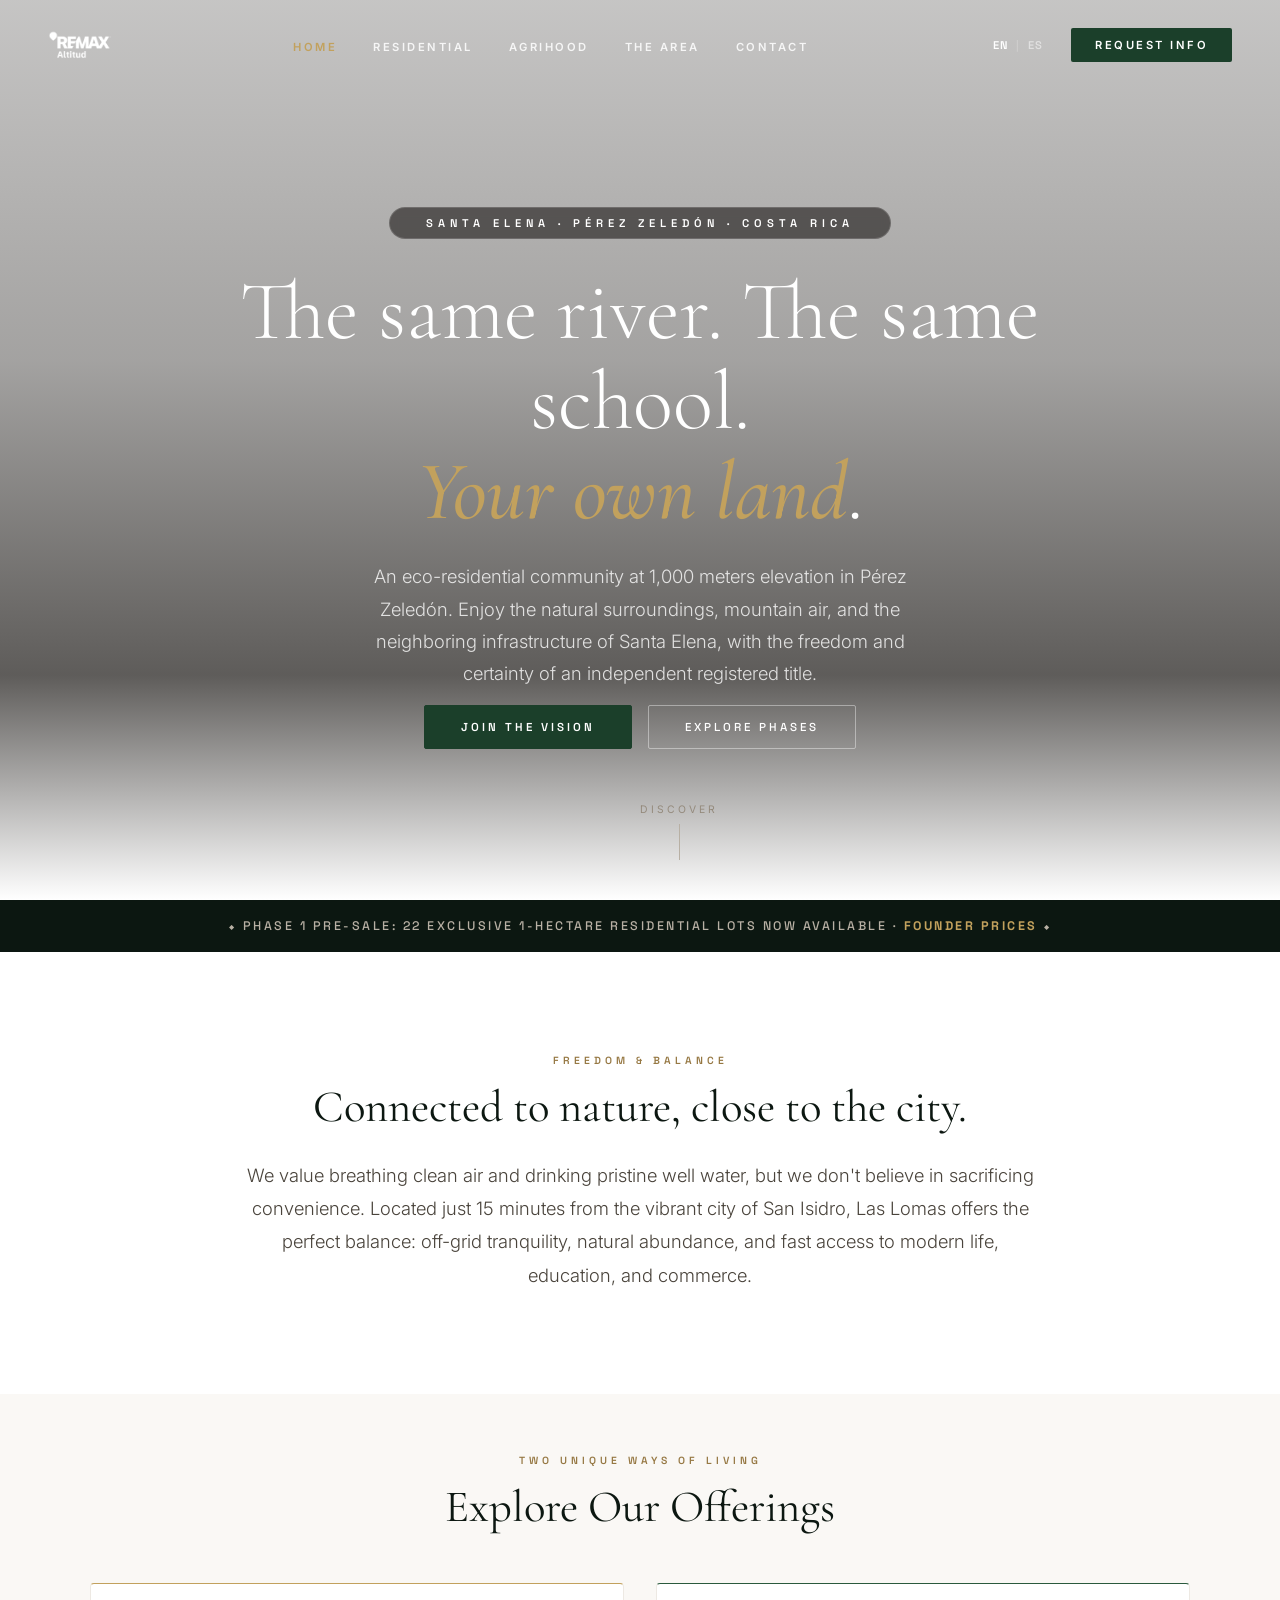
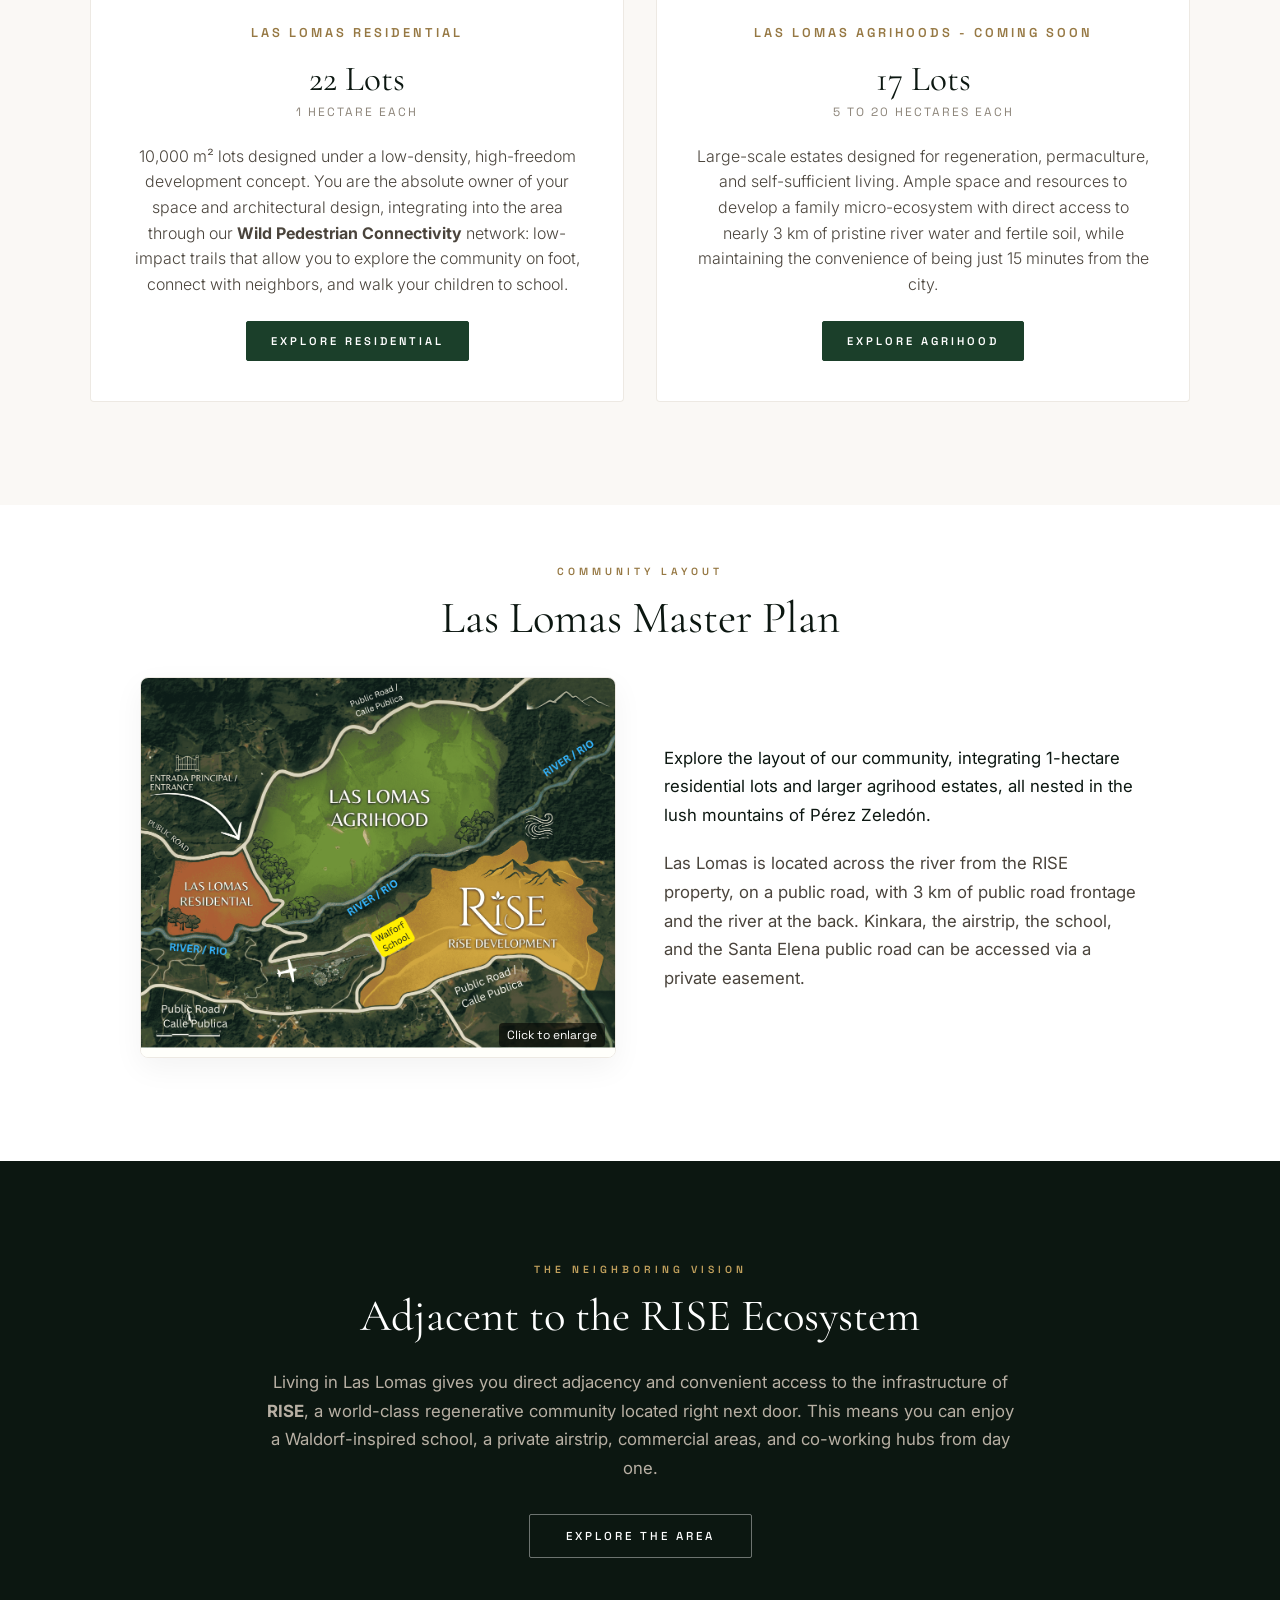
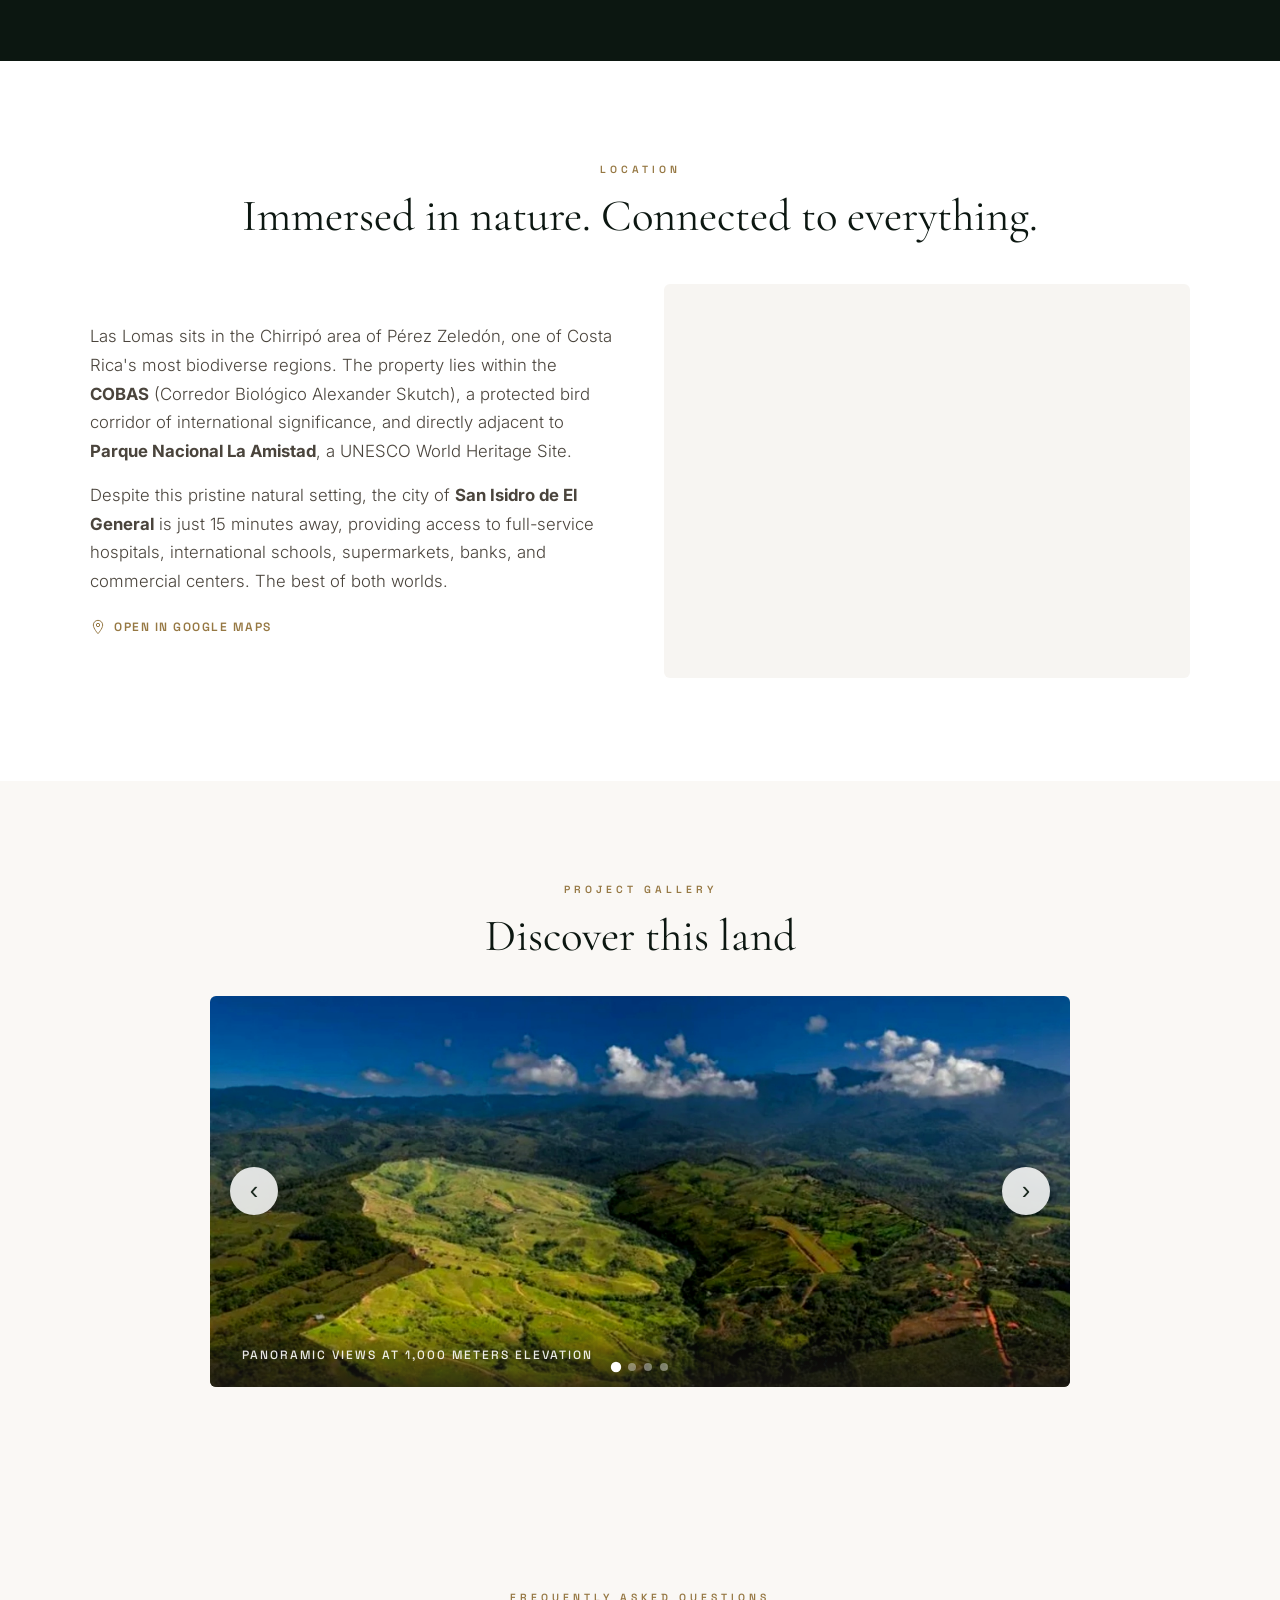
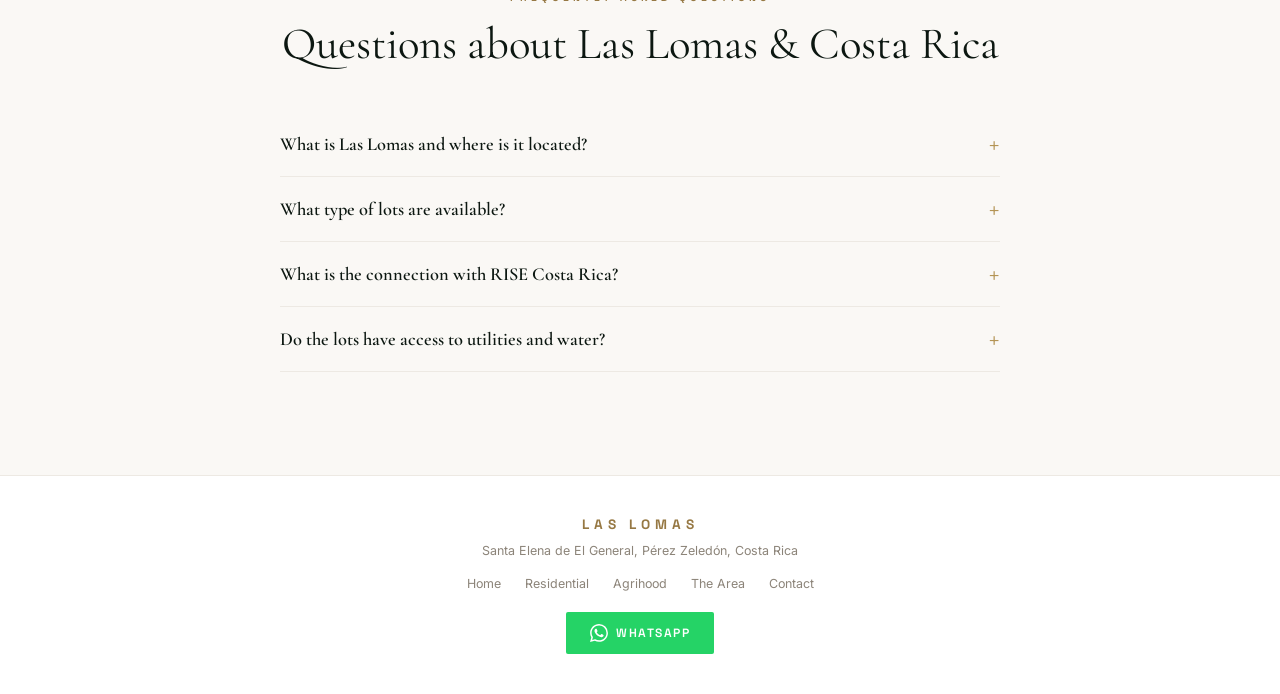
==== commit 7c601bd1: "docs: update Las Lomas copywriting with approved value proposition" ====
--- a/website/index.html
+++ b/website/index.html
@@ -231,12 +231,12 @@
         <span></span>
       </div>
       <h1 class="hero-title">
-        <span class="lang-en">Sovereignty, Convenience,<br>and <em>Deep Nature</em>.</span>
-        <span class="lang-es">Soberanía, Conveniencia<br>y <em>Naturaleza Profunda</em>.</span>
+        <span class="lang-en">The same river. The same school.<br><em>Your own land</em>.</span>
+        <span class="lang-es">El mismo río. La misma escuela.<br><em>Tu propia tierra</em>.</span>
       </h1>
       <p class="hero-subtitle">
-        <span class="lang-en">An eco-residential community at 1,000 meters elevation, bordering RISE. The purity of mountain air and well water, the safety of title deeds, and the convenience of being just 15 minutes from the city.</span>
-        <span class="lang-es">Una comunidad eco-residencial a 1,000 metros de altitud, colindante con RISE. La pureza del aire de montaña y agua de pozo, la seguridad de títulos de propiedad, y la conveniencia de estar a solo 15 minutos de la ciudad.</span>
+        <span class="lang-en">An eco-residential community at 1,000 meters elevation in Pérez Zeledón. Enjoy the natural surroundings, mountain air, and the neighboring infrastructure of Santa Elena, with the freedom and certainty of an independent registered title.</span>
+        <span class="lang-es">Una comunidad eco-residencial a 1,000 metros de altitud en Pérez Zeledón. Disfruta del entorno, el aire de montaña y la infraestructura colindante de Santa Elena, con la libertad y certeza de un título de propiedad independiente.</span>
       </p>
       <div class="hero-actions">
         <a href="/contact" class="btn-primary">
@@ -313,8 +313,8 @@
               <span class="lang-es">1 Hectárea Cada Uno</span>
             </div>
             <p class="eco-card-desc" style="font-size: 1rem; line-height: 1.6; margin-bottom: 24px;">
-              <span class="lang-en">Breathtaking mountain views, independent title deeds, high-speed fiber optics, and all services ready. Bordering the RISE community and school.</span>
-              <span class="lang-es">Vistas espectaculares a la montaña, títulos de propiedad independientes y servicios listos. Colindante con la escuela y comunidad de RISE.</span>
+              <span class="lang-en">10,000 m² lots designed under a low-density, high-freedom development concept. You are the absolute owner of your space and architectural design, integrating into the area through our <strong>Wild Pedestrian Connectivity</strong> network: low-impact trails that allow you to explore the community on foot, connect with neighbors, and walk your children to school.</span>
+              <span class="lang-es">Lotes de 10,000 m² diseñados bajo un concepto de desarrollo de baja densidad y alta libertad. Eres dueño absoluto de tu espacio y de tu diseño arquitectónico, integrándote a la zona a través de nuestra red de <strong>Conectividad Peatonal Silvestre</strong>: senderos de bajo impacto que te permiten recorrer la comunidad a pie, conectar con los vecinos y llevar a tus hijos caminando a la escuela.</span>
             </p>
           </div>
           <a href="/residential" class="btn-primary" style="font-size: 0.7rem; padding: 12px 24px; align-self: center;">
@@ -339,8 +339,8 @@
               <span class="lang-es">5 a 20 Hectáreas Cada Uno</span>
             </div>
             <p class="eco-card-desc" style="font-size: 1rem; line-height: 1.6; margin-bottom: 24px;">
-              <span class="lang-en">Fincas for self-sufficiency, fertile soil for regeneration, private well water, and direct access to nearly 3 km of river.</span>
-              <span class="lang-es">Fincas para autosuficiencia, tierra fértil para regeneración, agua de pozo propio y acceso directo a casi 3 km de río.</span>
+              <span class="lang-en">Large-scale estates designed for regeneration, permaculture, and self-sufficient living. Ample space and resources to develop a family micro-ecosystem with direct access to nearly 3 km of pristine river water and fertile soil, while maintaining the convenience of being just 15 minutes from the city.</span>
+              <span class="lang-es">Fincas de gran tamaño diseñadas para proyectos de regeneración, permacultura y vida autónoma. Espacio y recursos para desarrollar un micro-ecosistema familiar con acceso directo a casi 3 km de río de agua pura y suelo fértil, manteniendo la comodidad de estar a solo 15 minutos de la ciudad.</span>
             </p>
           </div>
           <a href="/agrihood" class="btn-primary" style="font-size: 0.7rem; padding: 12px 24px; align-self: center;">
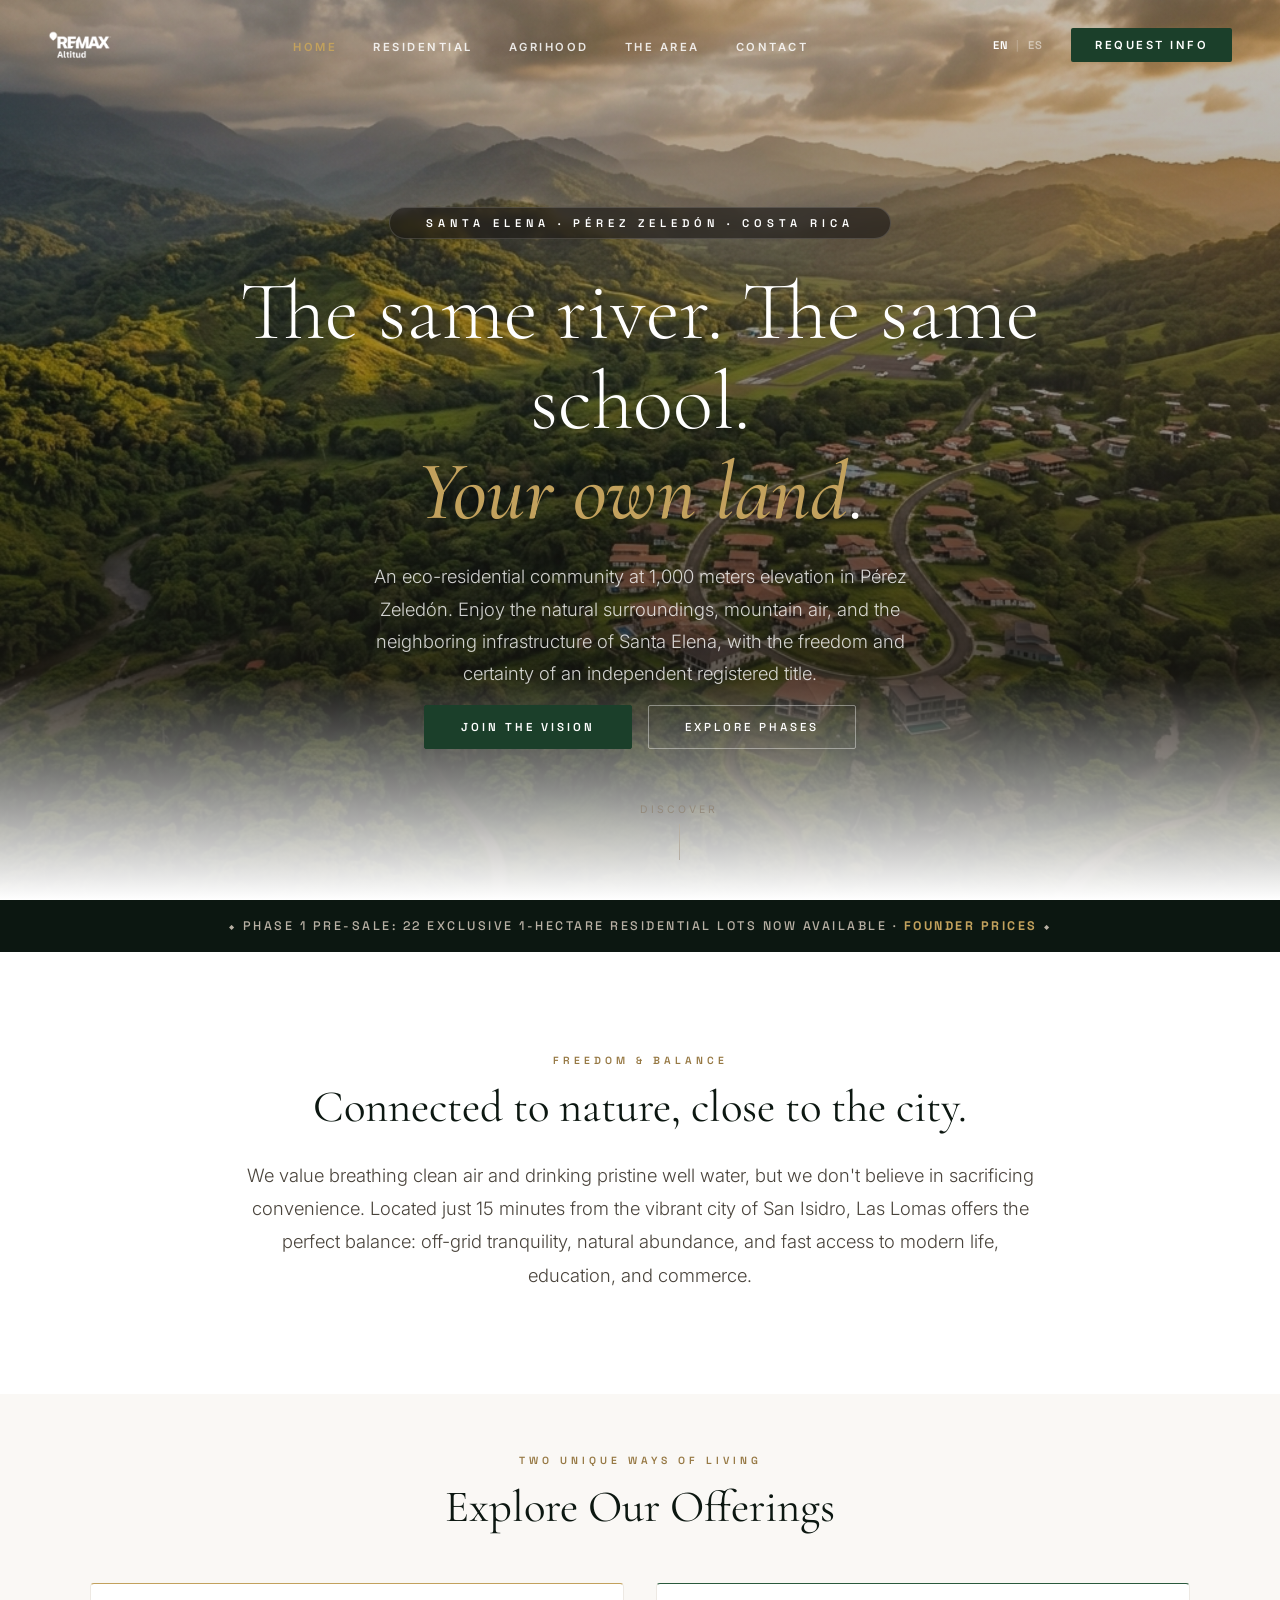
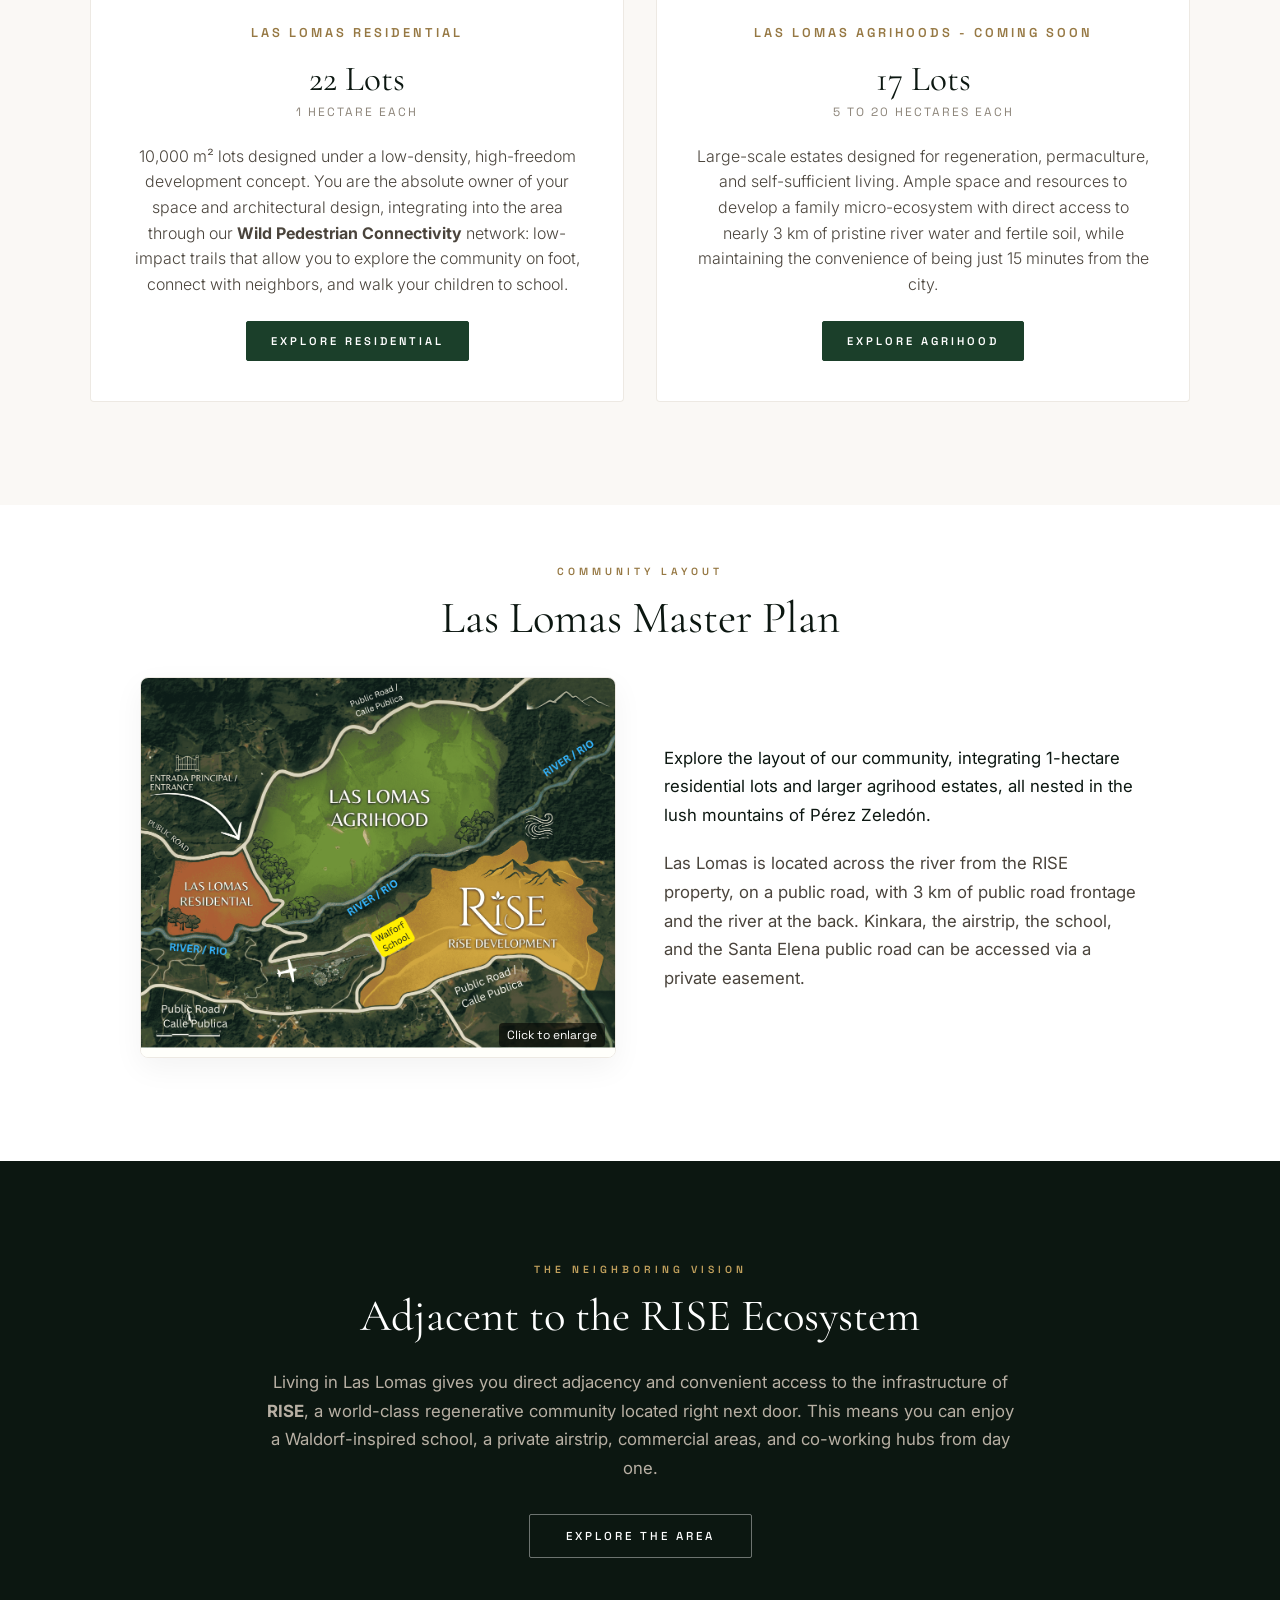
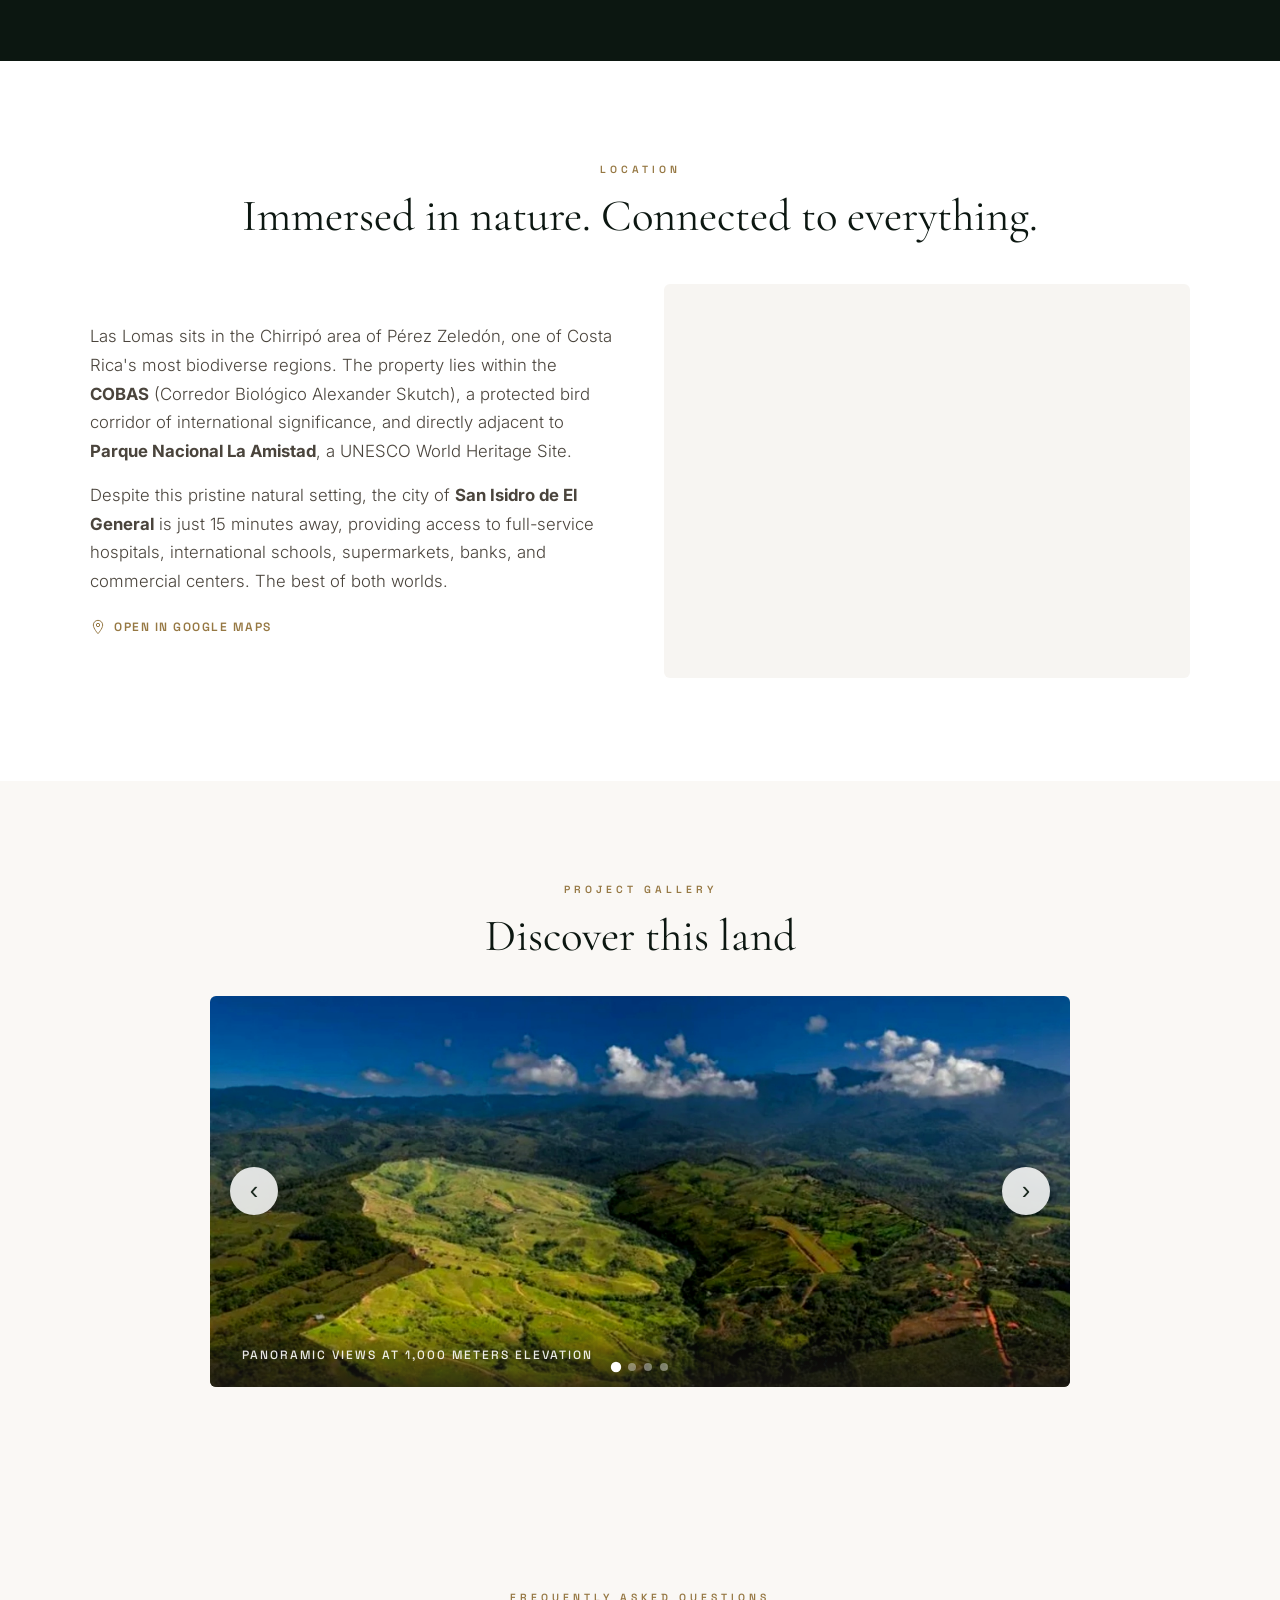
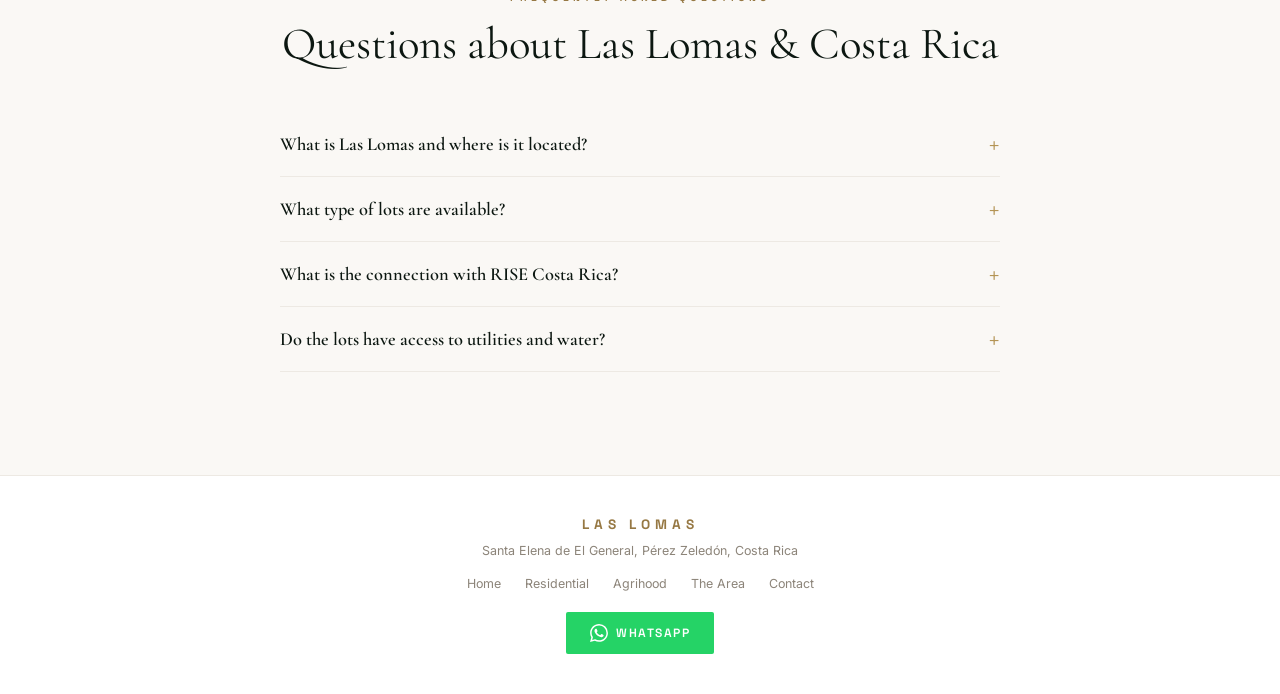
==== commit a9022950: "docs: align brand identity and fix sovereignty clichés across all website pages" ====
--- a/website/index.html
+++ b/website/index.html
@@ -222,6 +222,7 @@
 
   <!-- ═══ Hero ═══ -->
   <section class="hero" id="hero">
+    <div class="hero-bg"></div>
     <div class="hero-overlay"></div>
     <div class="hero-content">
       <div class="hero-tag">
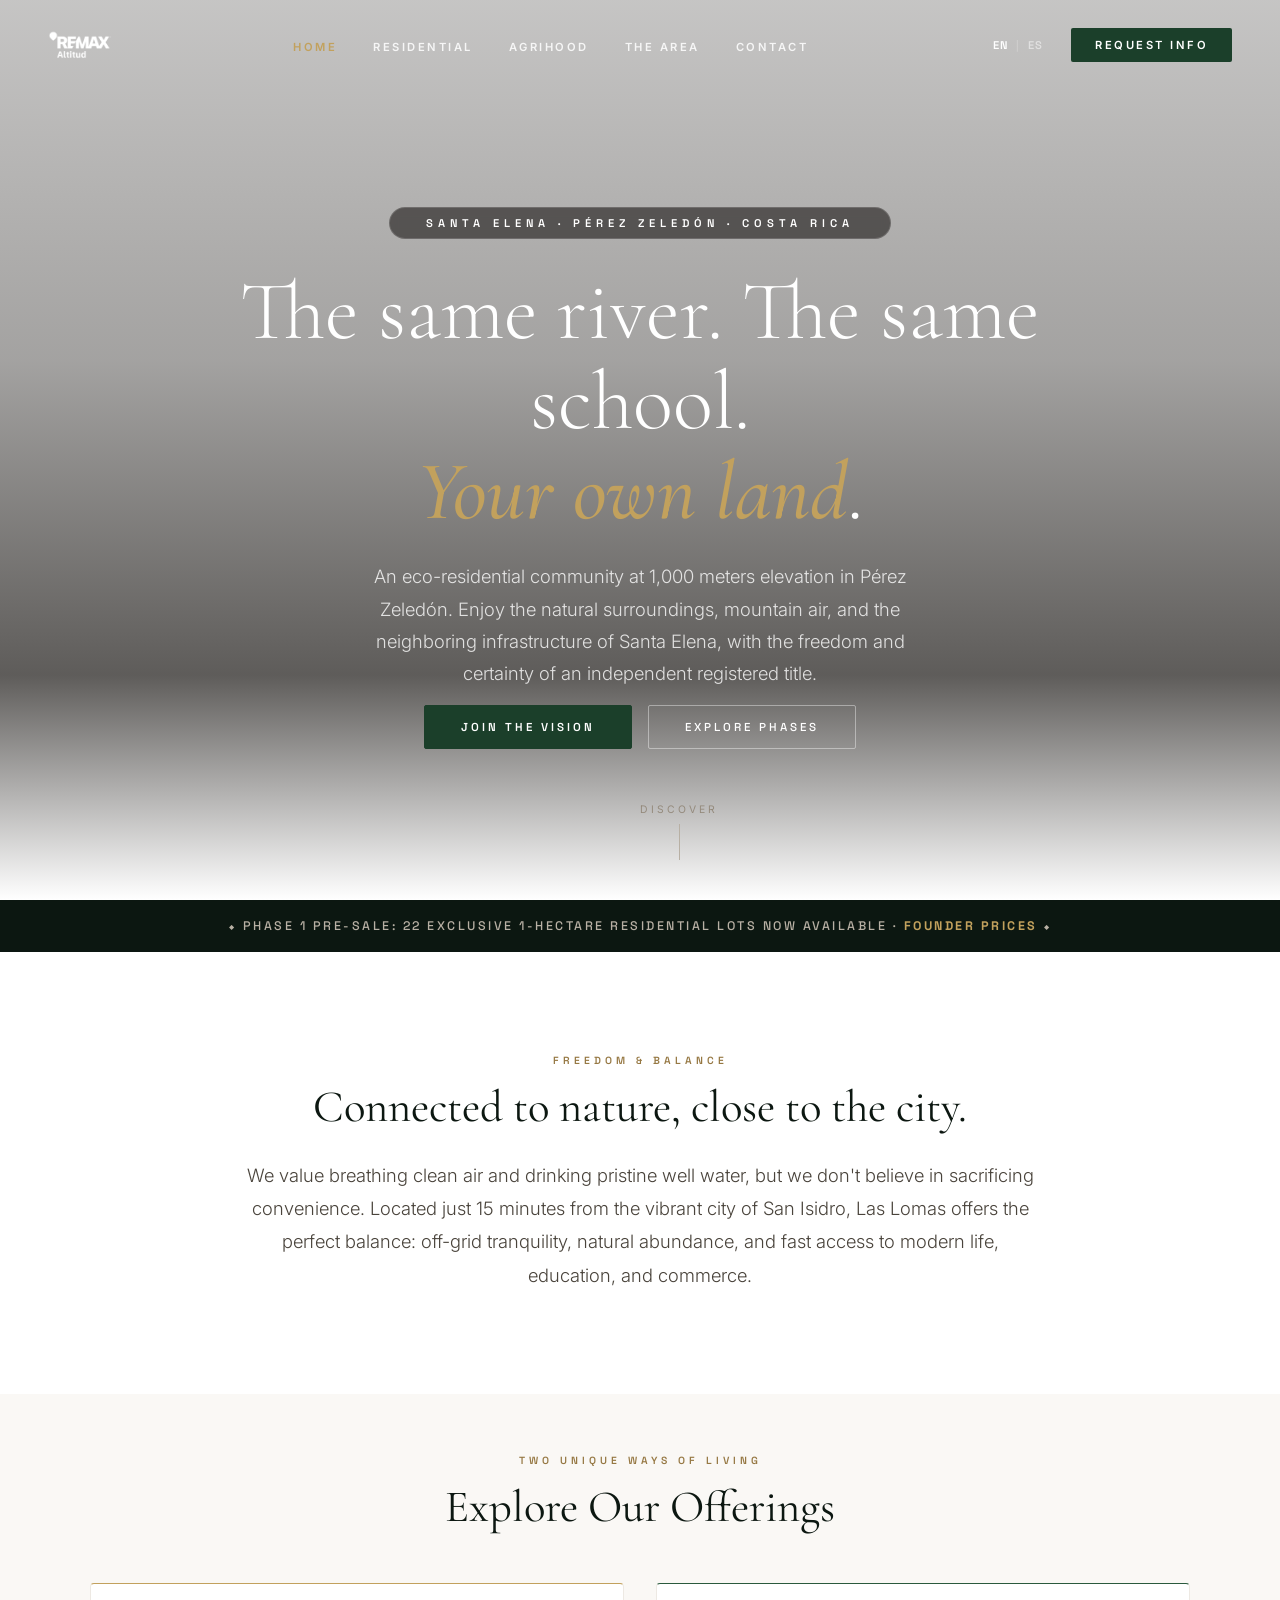
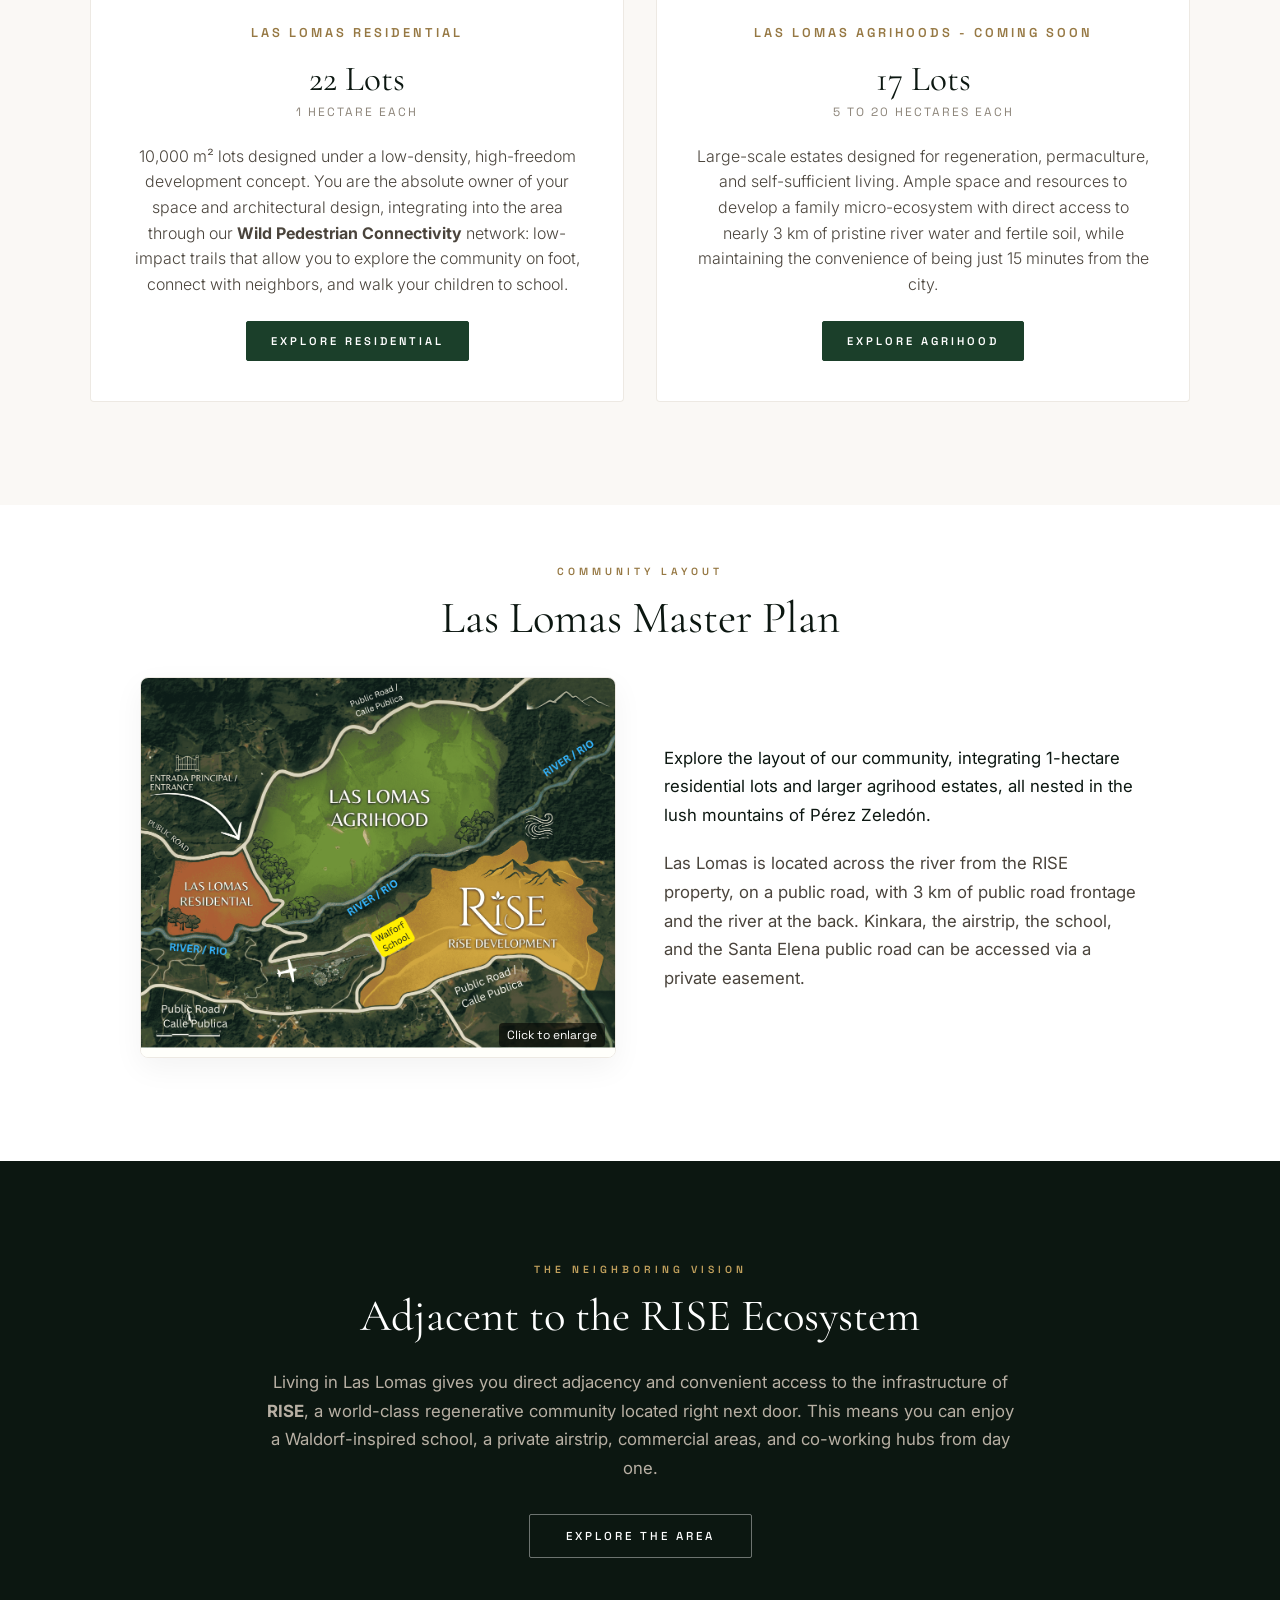
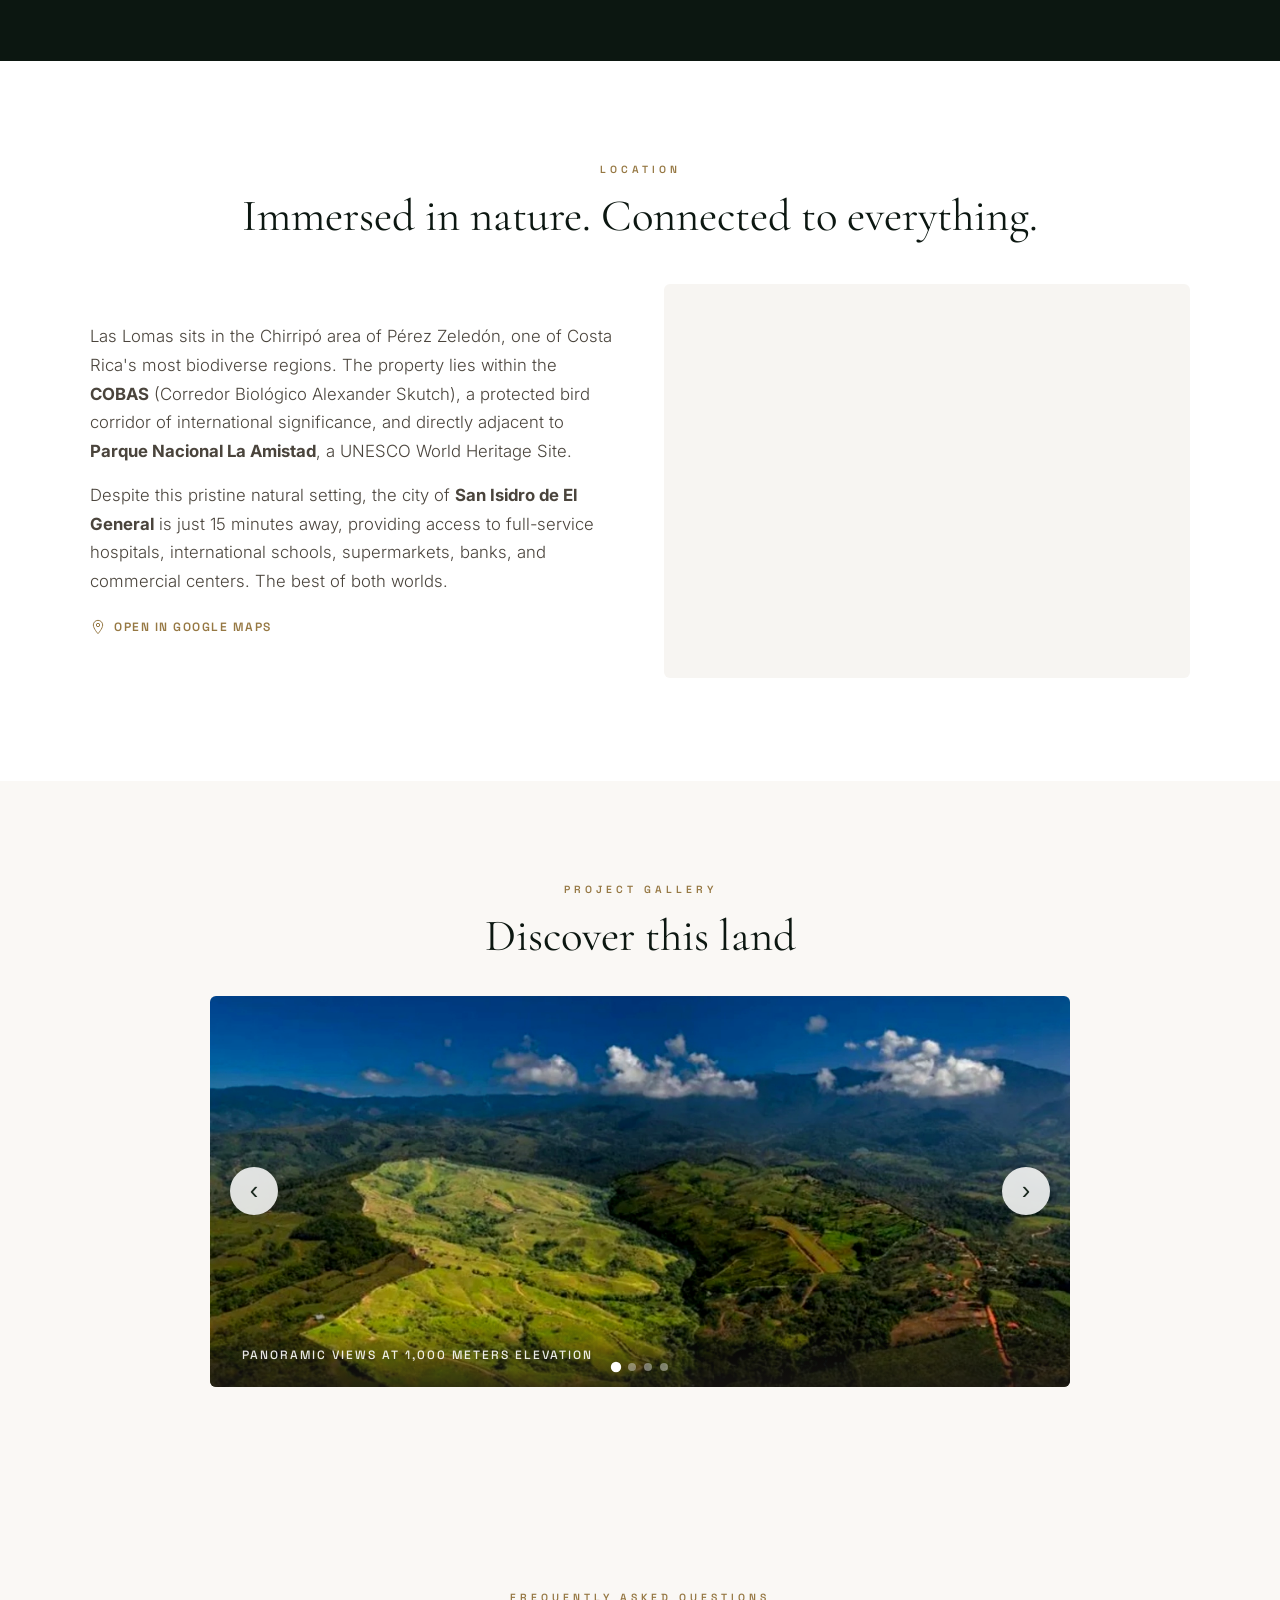
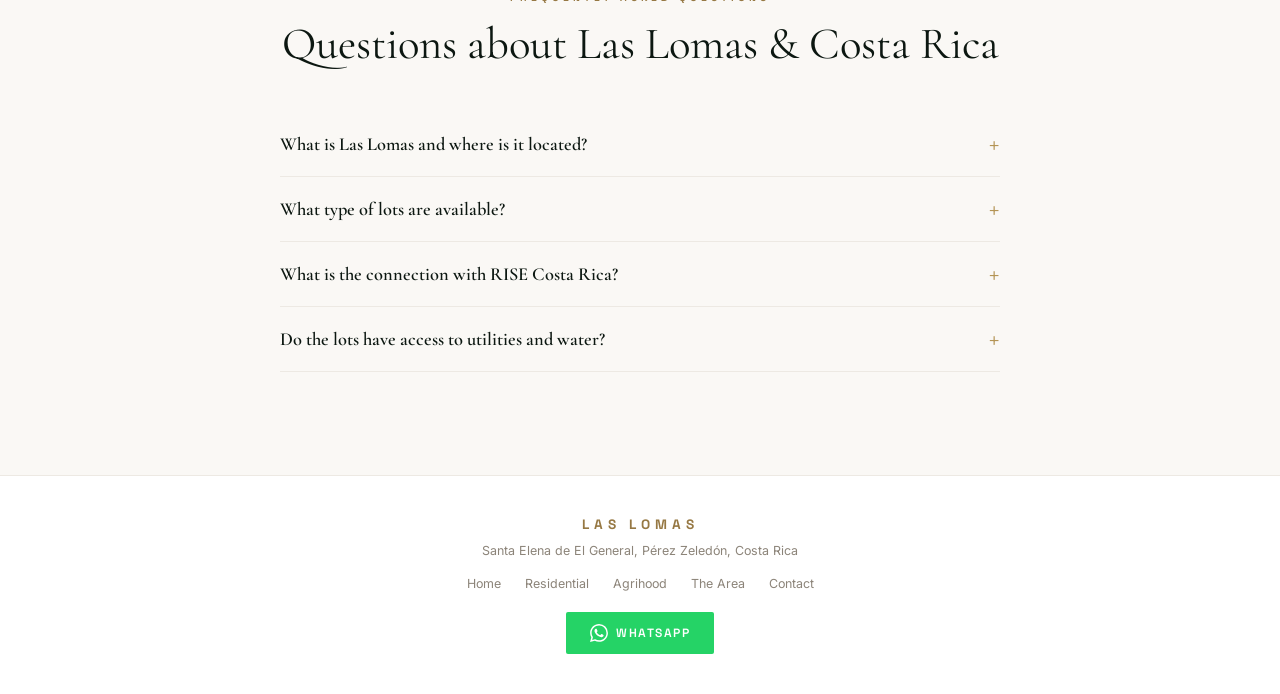
==== commit 82708b0e: "Auto-commit: update code (1787619439)" ====
--- a/website/index.html
+++ b/website/index.html
@@ -222,7 +222,6 @@
 
   <!-- ═══ Hero ═══ -->
   <section class="hero" id="hero">
-    <div class="hero-bg"></div>
     <div class="hero-overlay"></div>
     <div class="hero-content">
       <div class="hero-tag">
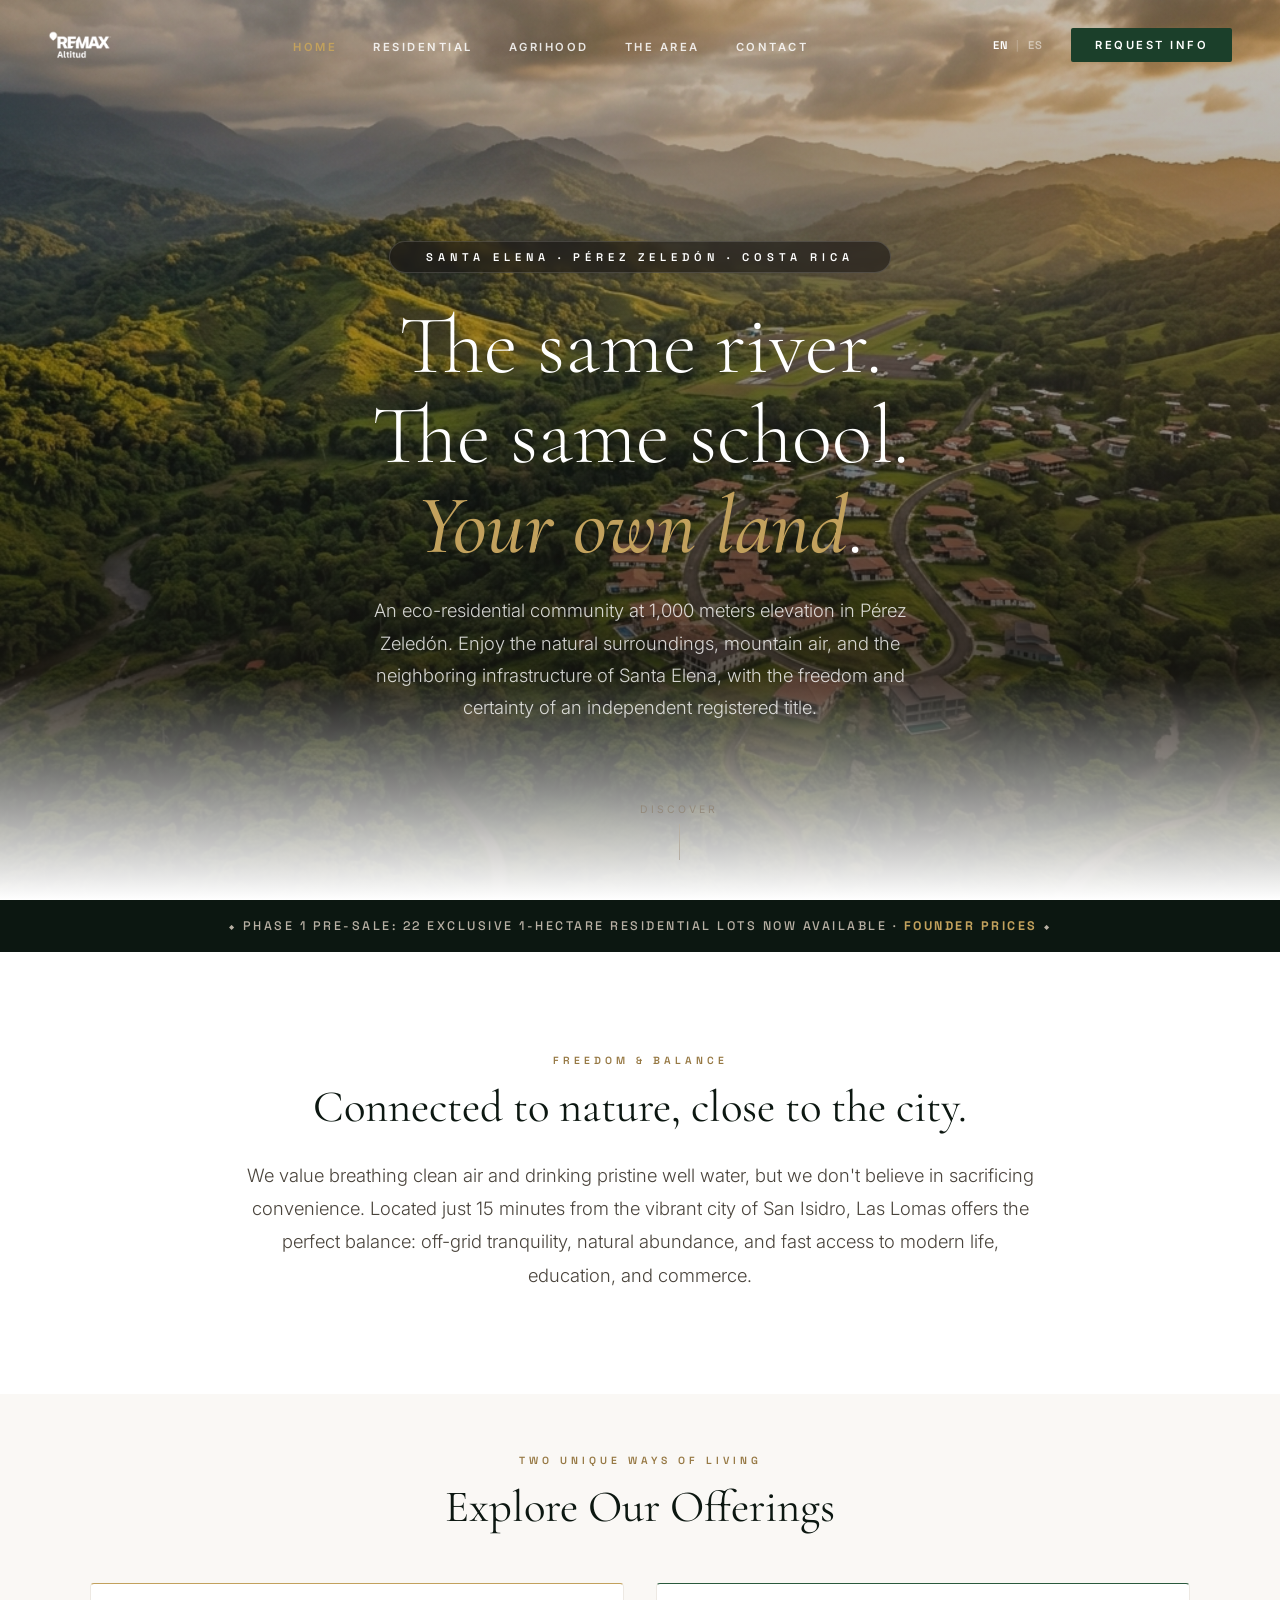
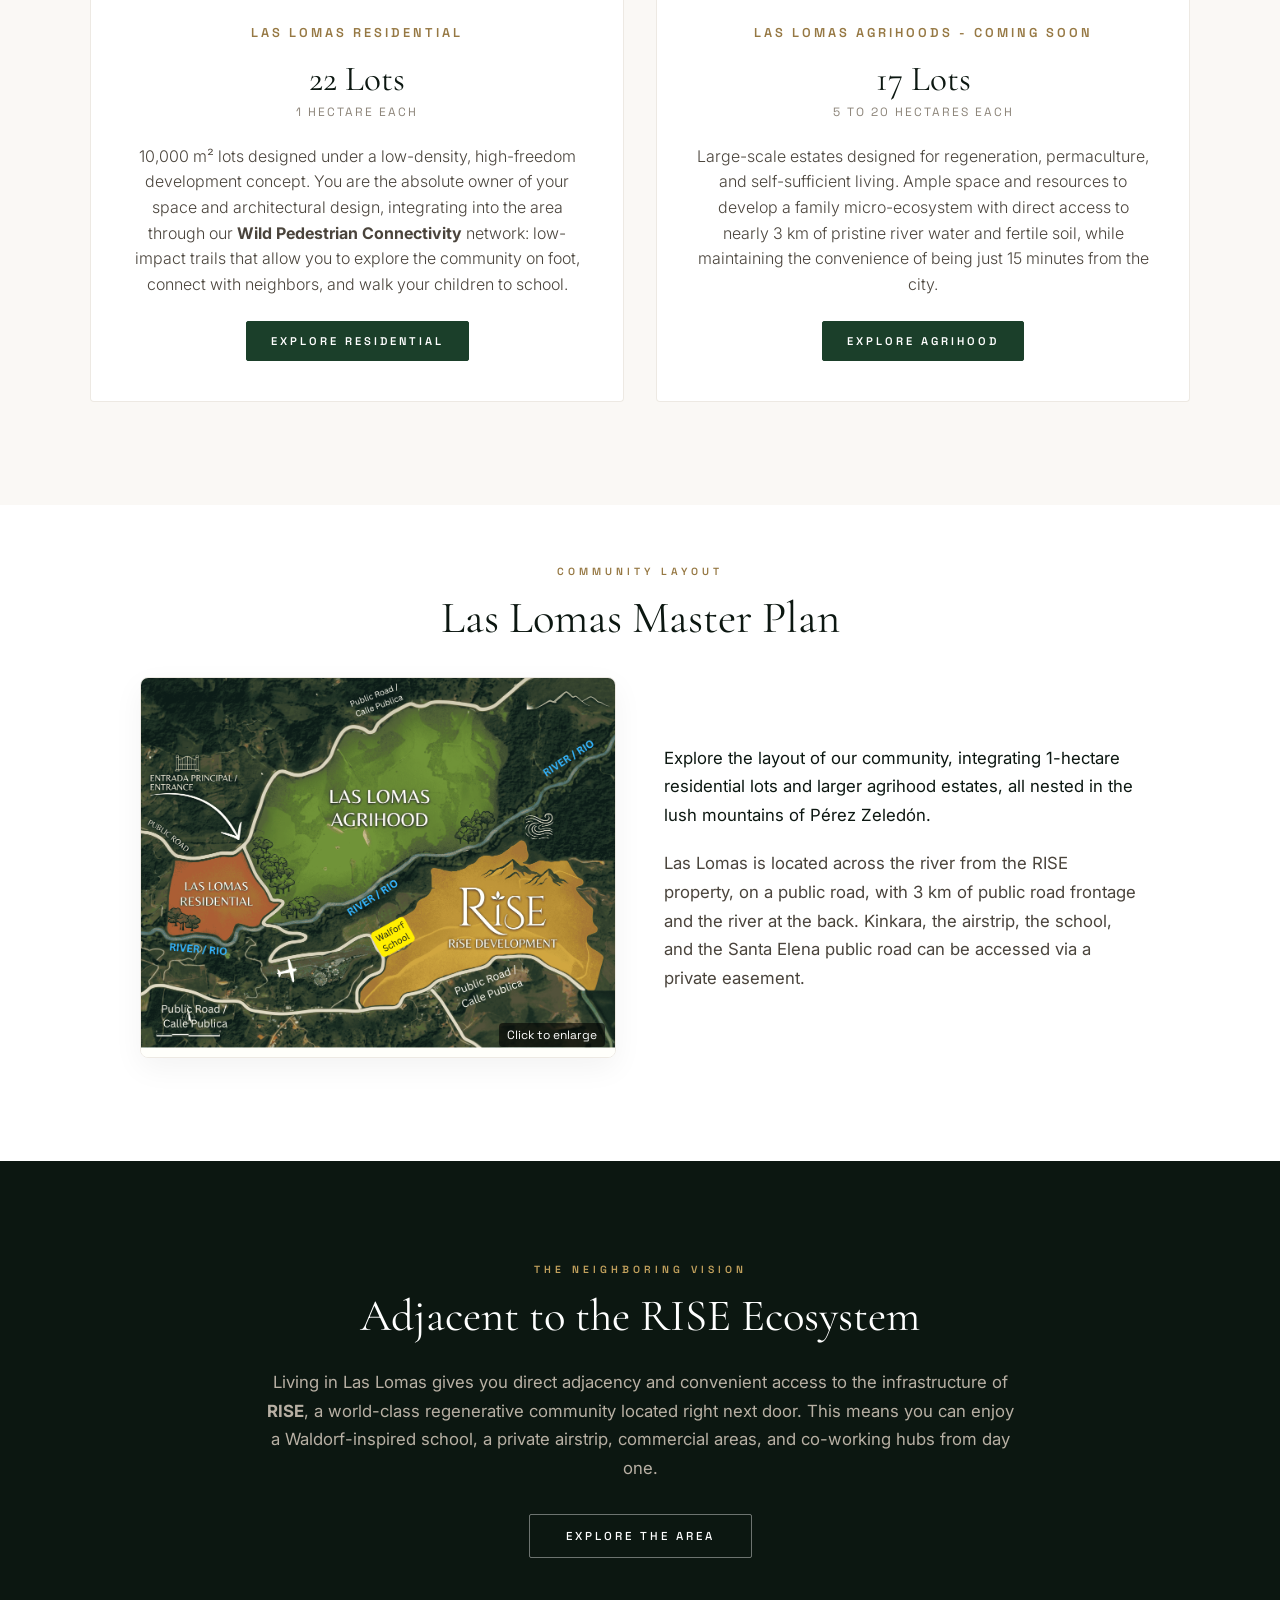
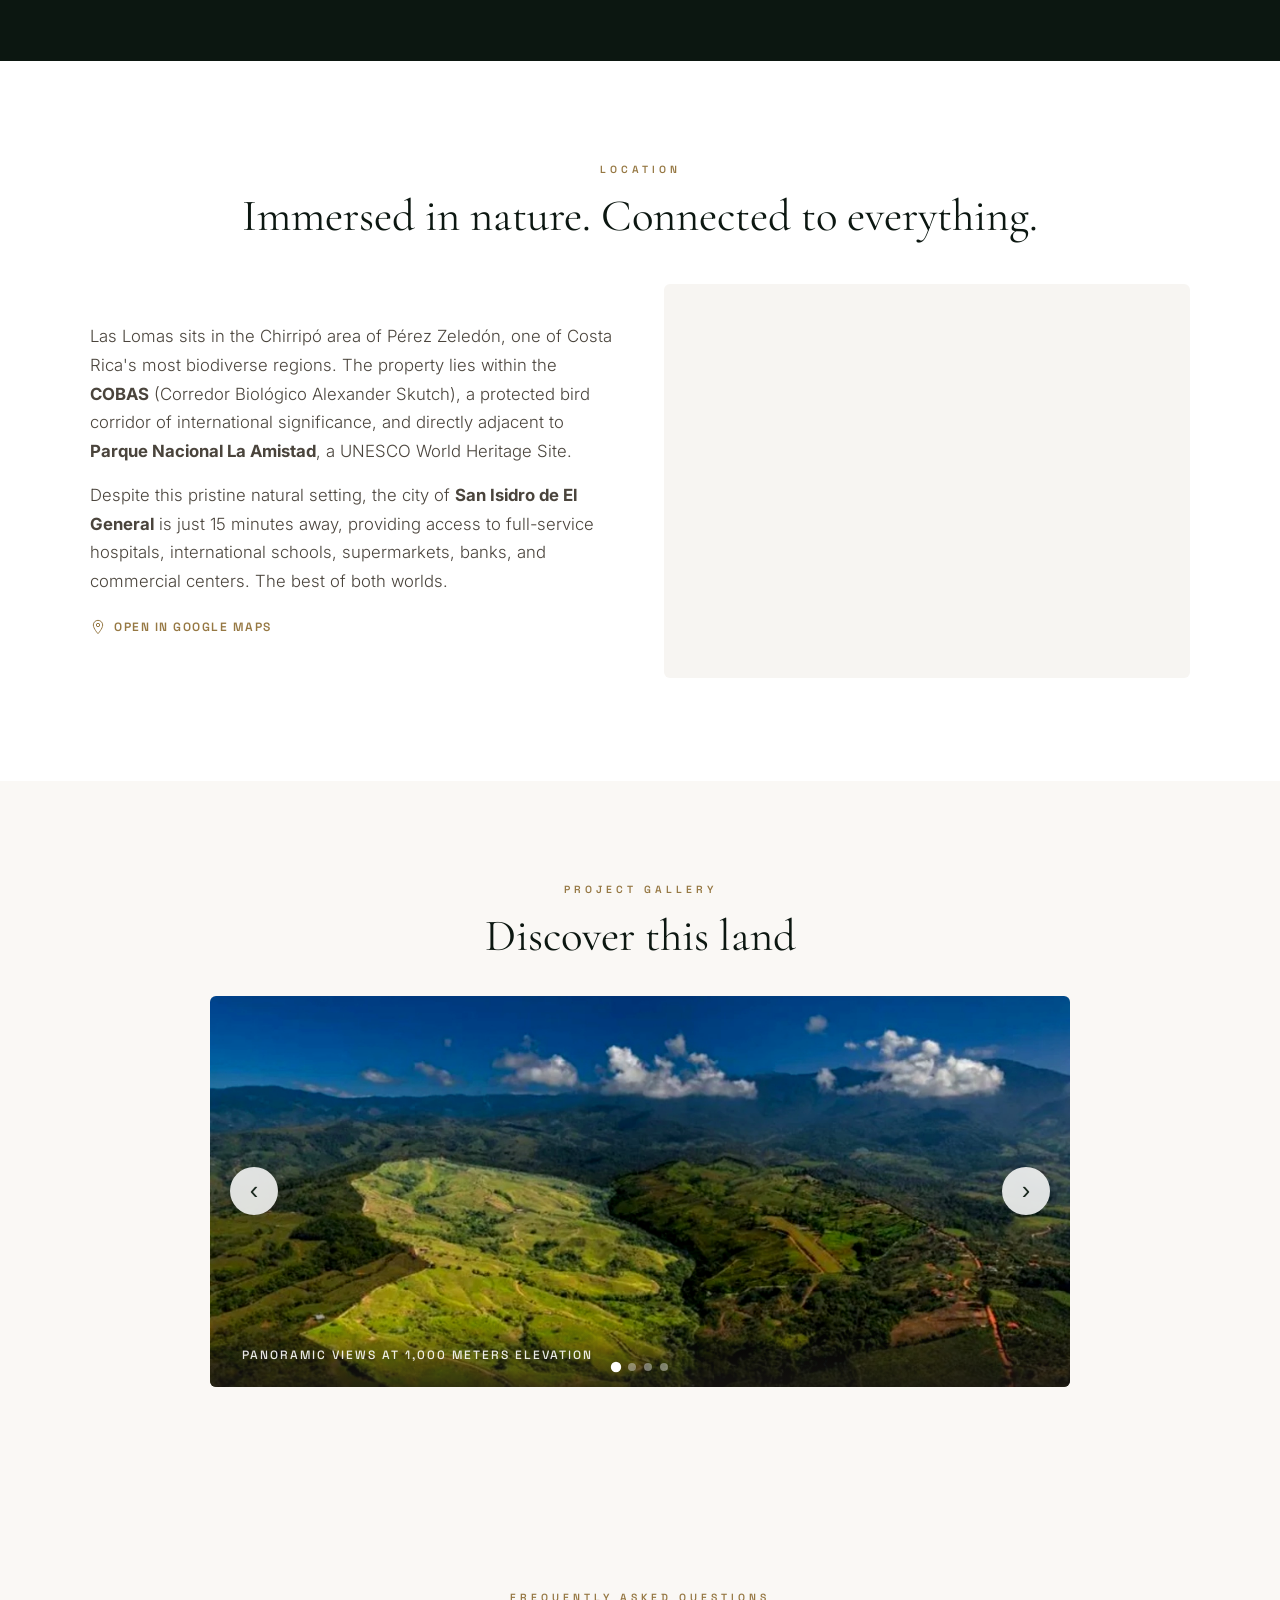
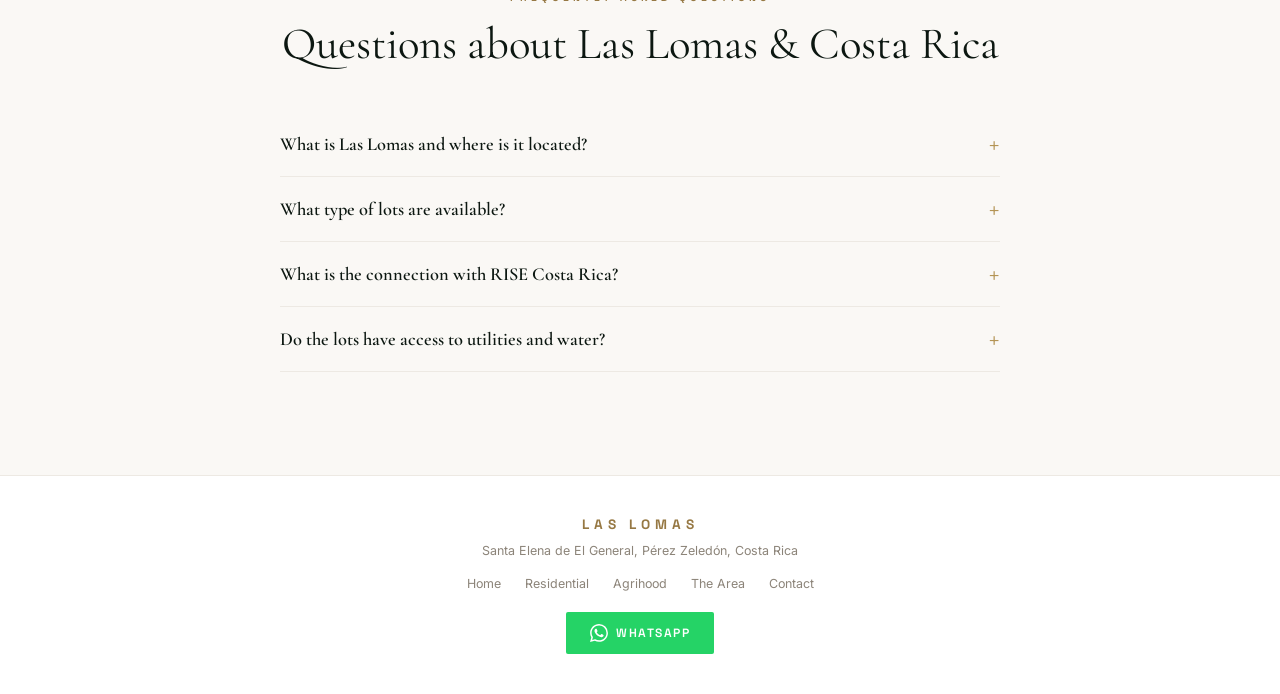
==== commit 8cfb304c: "Auto-commit: update code (1787953641)" ====
--- a/website/index.html
+++ b/website/index.html
@@ -57,8 +57,8 @@
           },
           "geo": {
             "@type": "GeoCoordinates",
-            "latitude": 9.38,
-            "longitude": -83.65
+            "latitude": 9.374836,
+            "longitude": -83.629106
           }
         },
         "priceRange": "$190,000 - $250,000"
@@ -222,6 +222,7 @@
 
   <!-- ═══ Hero ═══ -->
   <section class="hero" id="hero">
+    <div class="hero-bg"></div>
     <div class="hero-overlay"></div>
     <div class="hero-content">
       <div class="hero-tag">
@@ -231,23 +232,13 @@
         <span></span>
       </div>
       <h1 class="hero-title">
-        <span class="lang-en">The same river. The same school.<br><em>Your own land</em>.</span>
-        <span class="lang-es">El mismo río. La misma escuela.<br><em>Tu propia tierra</em>.</span>
+        <span class="lang-en">The same river.<br>The same school.<br><em>Your own land</em>.</span>
+        <span class="lang-es">El mismo río.<br>La misma escuela.<br><em>Tu propia tierra</em>.</span>
       </h1>
       <p class="hero-subtitle">
         <span class="lang-en">An eco-residential community at 1,000 meters elevation in Pérez Zeledón. Enjoy the natural surroundings, mountain air, and the neighboring infrastructure of Santa Elena, with the freedom and certainty of an independent registered title.</span>
         <span class="lang-es">Una comunidad eco-residencial a 1,000 metros de altitud en Pérez Zeledón. Disfruta del entorno, el aire de montaña y la infraestructura colindante de Santa Elena, con la libertad y certeza de un título de propiedad independiente.</span>
       </p>
-      <div class="hero-actions">
-        <a href="/contact" class="btn-primary">
-          <span class="lang-en">Join the Vision</span>
-          <span class="lang-es">Únete a la Visión</span>
-        </a>
-        <a href="/residential" class="btn-secondary">
-          <span class="lang-en">Explore Phases</span>
-          <span class="lang-es">Explorar Fases</span>
-        </a>
-      </div>
     </div>
     <div class="hero-scroll">
       <span>
@@ -440,7 +431,7 @@
           </a>
         </div>
         <div class="location-map reveal">
-          <iframe src="https://www.google.com/maps/embed?pb=!1m18!1m12!1m3!1d62872.5!2d-83.65!3d9.32!2m3!1f0!2f0!3f0!3m2!1i1024!2i768!4f13.1!3m3!1m2!1s0x8fa16818929aaaab%3A0x5a1c45e7a2e0bfb9!2sP%C3%A9rez%20Zeled%C3%B3n!5e0!3m2!1sen!2scr!4v1714847600000" width="100%" height="100%" style="border:0; border-radius:6px;" allowfullscreen="" loading="lazy" referrerpolicy="no-referrer-when-downgrade"></iframe>
+          <iframe src="https://www.google.com/maps/embed?pb=!1m18!1m12!1m3!1d3929.6267895111!2d-83.629106!3d9.374836!2m3!1f0!2f0!3f0!3m2!1i1024!2i768!4f13.1!3m3!1m2!1s0x0%3A0x0!2zOcKwMjInMjkuNCJOIDgzwrAzNyc0NC44Ilc!5e0!3m2!1sen!2scr!4v1714847600000" width="100%" height="100%" style="border:0; border-radius:6px;" allowfullscreen="" loading="lazy" referrerpolicy="no-referrer-when-downgrade"></iframe>
         </div>
       </div>
     </div>
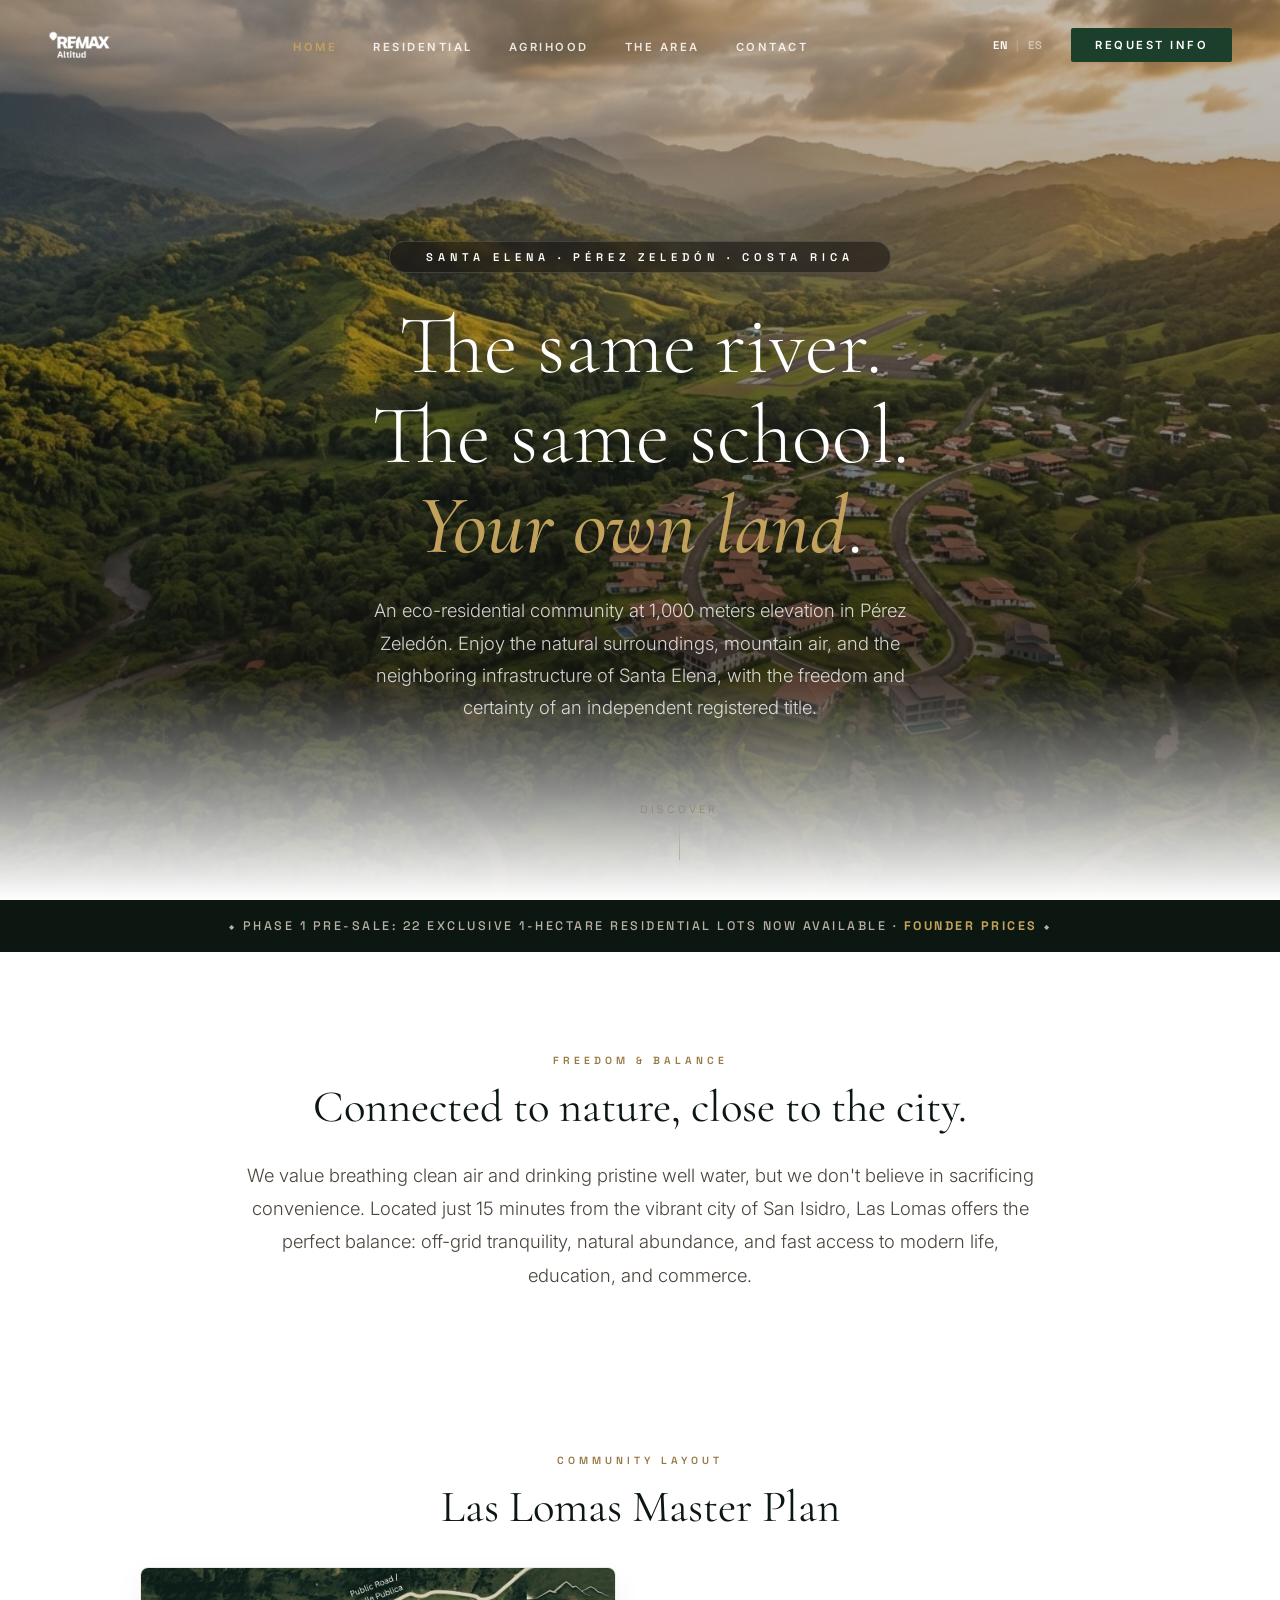
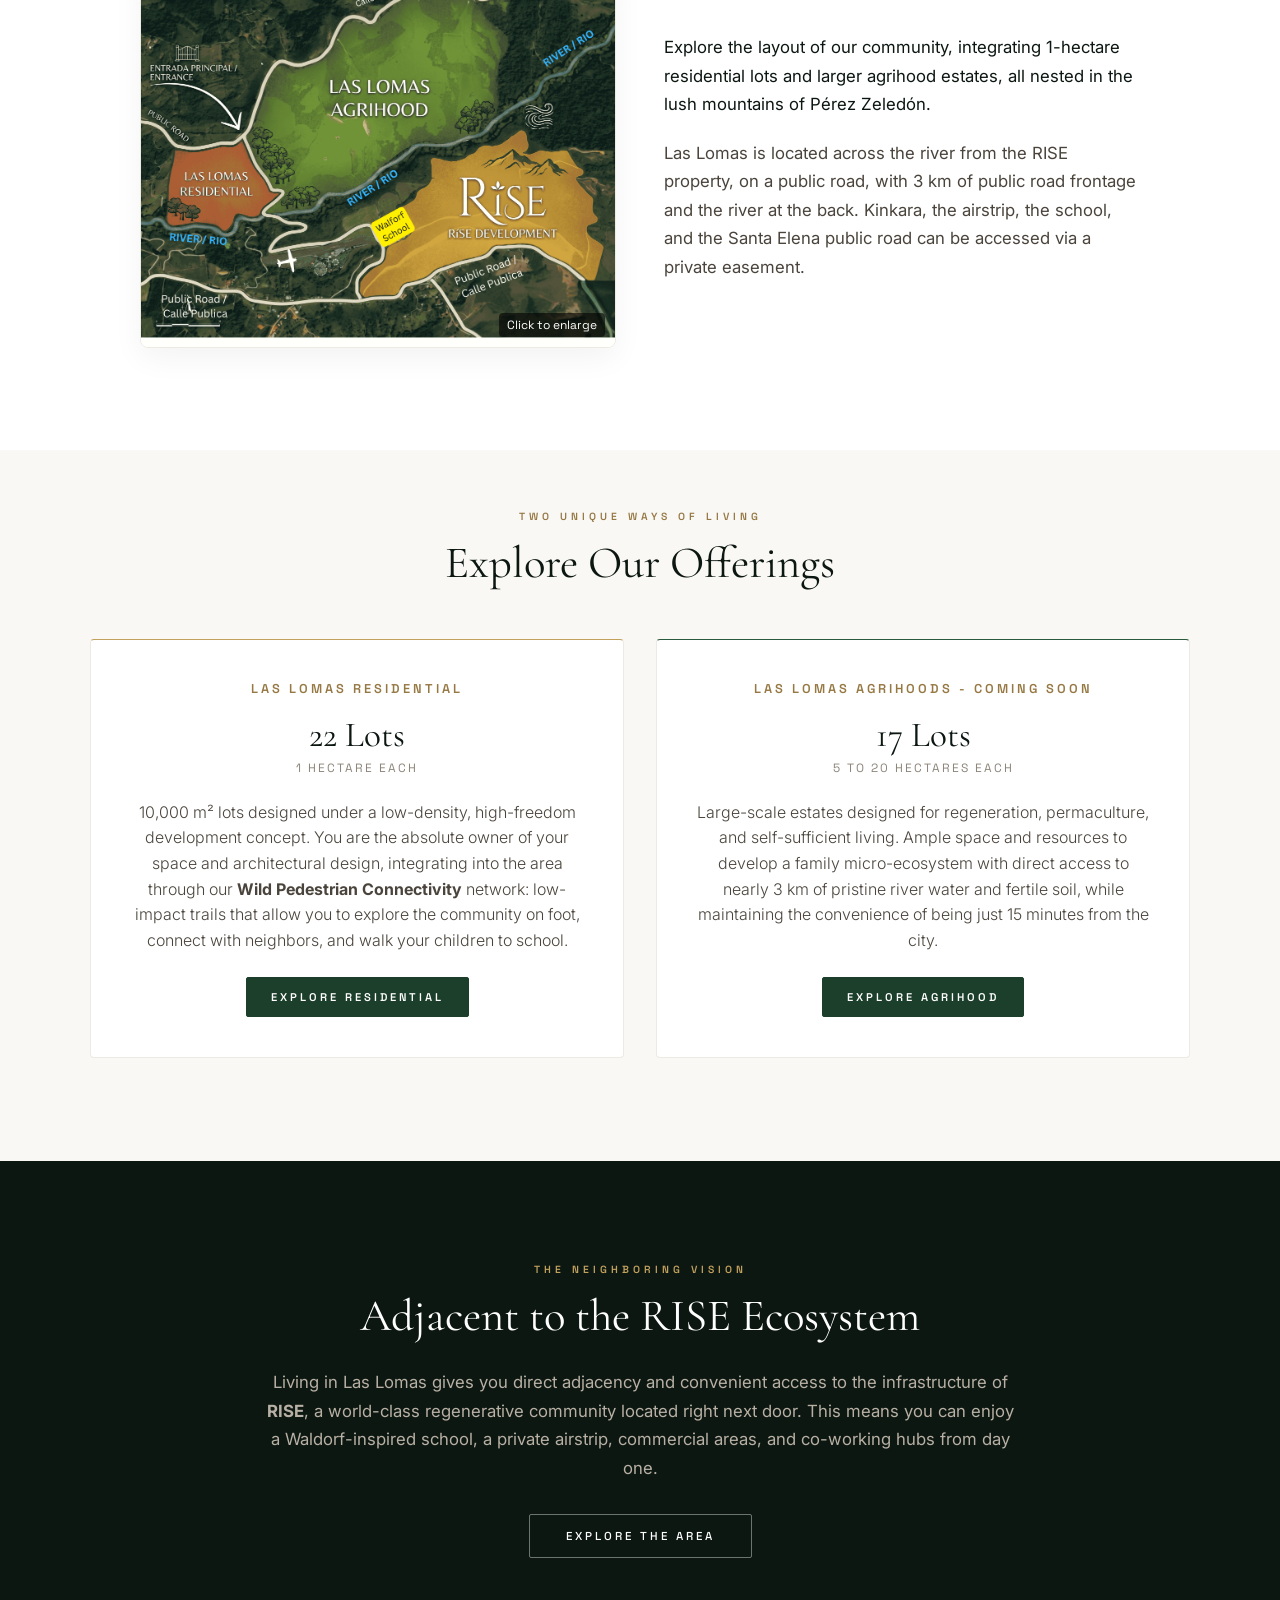
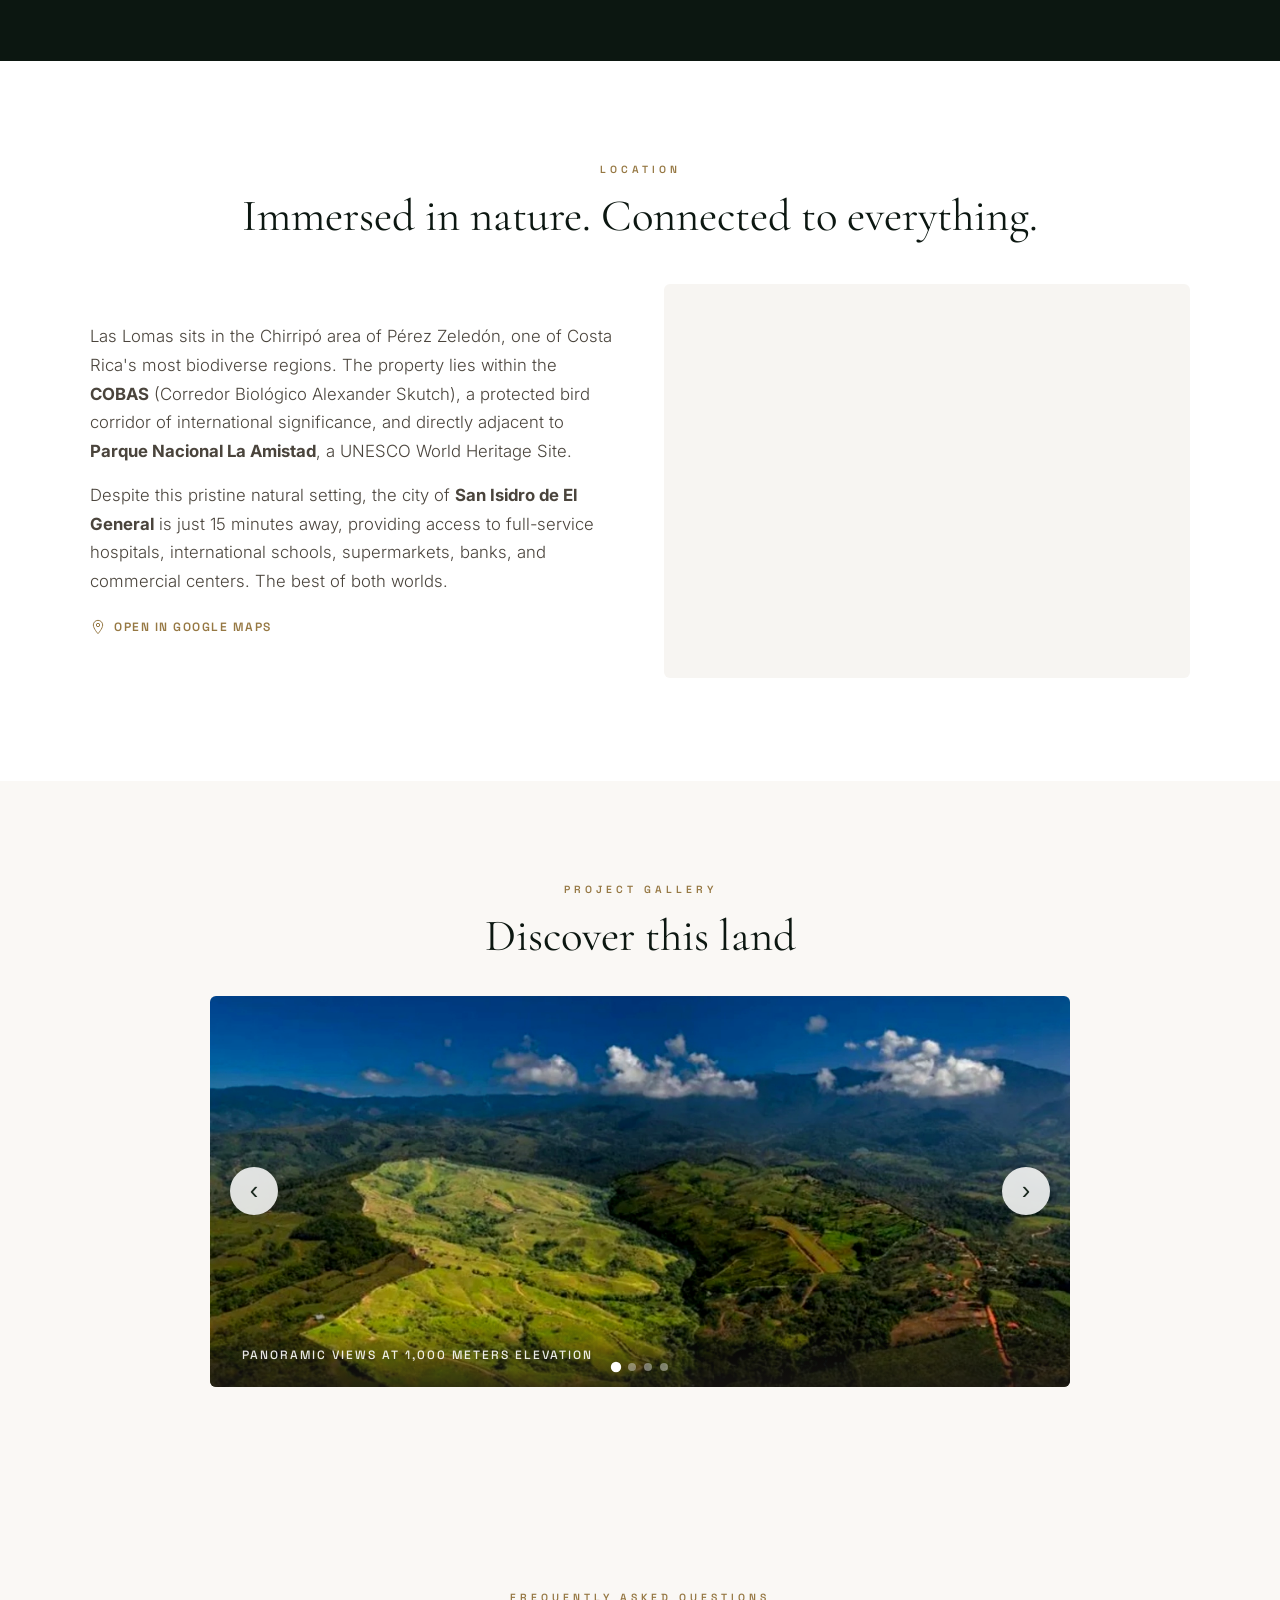
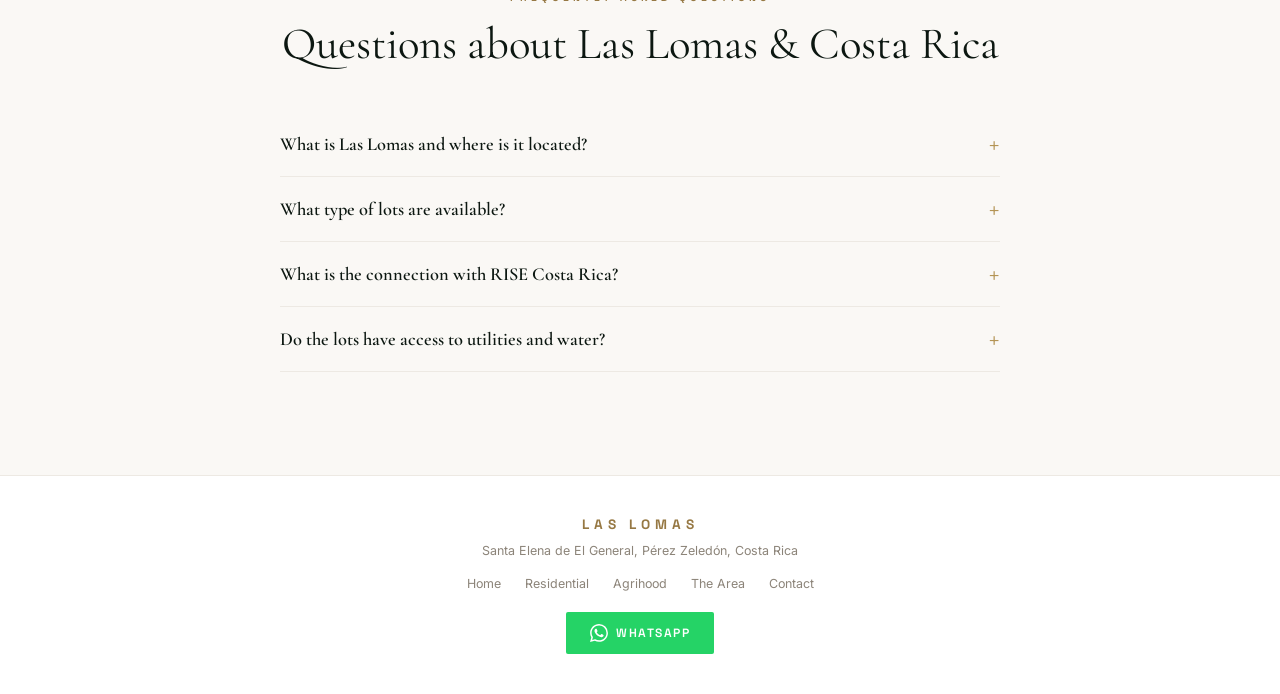
==== commit fdd20ba6: "Auto-commit: update code (1787953714)" ====
--- a/website/index.html
+++ b/website/index.html
@@ -275,6 +275,44 @@
     </div>
   </section>
 
+  <!-- ═══ Masterplan Section ═══ -->
+  <section class="section masterplan-section" style="background: var(--white); padding-top: 60px;">
+    <div class="section-inner" style="max-width: 1000px; text-align: center;">
+      <div class="section-tag reveal">
+        <span class="lang-en">Community Layout</span>
+        <span class="lang-es">Diseño de la Comunidad</span>
+      </div>
+      <h2 class="section-title reveal" style="margin-bottom: 24px;">
+        <span class="lang-en">Las Lomas Master Plan</span>
+        <span class="lang-es">Plan Maestro Las Lomas</span>
+      </h2>
+      <div class="masterplan-grid reveal">
+        <!-- Left Column: Image -->
+        <div style="position: relative; border-radius: 8px; overflow: hidden; box-shadow: 0 10px 30px rgba(0,0,0,0.05); border: 1px solid var(--warm-gray-100); transition: transform 0.3s ease;" onmouseover="this.style.transform='translateY(-2px)';" onmouseout="this.style.transform='none';">
+          <a href="images/Las%20Lomas.png" target="_blank" style="display: block;">
+            <img src="images/Las%20Lomas.png" alt="Las Lomas Masterplan" style="width: 100%; height: auto; display: block; filter: contrast(1.02) saturate(1.05);">
+            <div style="position: absolute; bottom: 10px; right: 10px; background: rgba(0, 0, 0, 0.6); color: white; padding: 4px 8px; border-radius: 4px; font-size: 0.75rem; font-family: 'Space Grotesk', sans-serif;">
+              <span class="lang-en">Click to enlarge</span>
+              <span class="lang-es">Clic para ampliar</span>
+            </div>
+          </a>
+        </div>
+        
+        <!-- Right Column: Text -->
+        <div style="text-align: left; display: flex; flex-direction: column; justify-content: center;">
+          <p style="font-size: 1.05rem; line-height: 1.7; margin-bottom: 20px; color: var(--text-heading);">
+            <span class="lang-en">Explore the layout of our community, integrating 1-hectare residential lots and larger agrihood estates, all nested in the lush mountains of Pérez Zeledón.</span>
+            <span class="lang-es">Explora la distribución de nuestra comunidad, que integra lotes residenciales de 1 hectárea y fincas más grandes de agrihood, todo enclavado en las exuberantes montañas de Pérez Zeledón.</span>
+          </p>
+          <p style="font-size: 1.05rem; line-height: 1.7; color: var(--text-body);">
+            <span class="lang-en">Las Lomas is located across the river from the RISE property, on a public road, with 3 km of public road frontage and the river at the back. Kinkara, the airstrip, the school, and the Santa Elena public road can be accessed via a private easement.</span>
+            <span class="lang-es">Las Lomas está ubicado al otro lado del río de la propiedad de RISE sobre calle pública, con 3 km de frente a calle pública y fondo al río. Se puede acceder a Kinkara, la pista de aterrizaje, la escuela y la calle pública de Santa Elena por una servidumbre de uso privado.</span>
+          </p>
+        </div>
+      </div>
+    </div>
+  </section>
+
   <!-- ═══ Land Offerings (Splits) ═══ -->
   <section class="section offerings-section" style="background:var(--cream); padding-top: 60px;">
     <div class="section-inner">
@@ -338,43 +376,6 @@
             <span class="lang-en">Explore Agrihood</span>
             <span class="lang-es">Explorar Agrihood</span>
           </a>
-        </div>
-      </div>
-    </div>
-  </section>
-  <!-- ═══ Masterplan Section ═══ -->
-  <section class="section masterplan-section" style="background: var(--white); padding-top: 60px;">
-    <div class="section-inner" style="max-width: 1000px; text-align: center;">
-      <div class="section-tag reveal">
-        <span class="lang-en">Community Layout</span>
-        <span class="lang-es">Diseño de la Comunidad</span>
-      </div>
-      <h2 class="section-title reveal" style="margin-bottom: 24px;">
-        <span class="lang-en">Las Lomas Master Plan</span>
-        <span class="lang-es">Plan Maestro Las Lomas</span>
-      </h2>
-      <div class="masterplan-grid reveal">
-        <!-- Left Column: Image -->
-        <div style="position: relative; border-radius: 8px; overflow: hidden; box-shadow: 0 10px 30px rgba(0,0,0,0.05); border: 1px solid var(--warm-gray-100); transition: transform 0.3s ease;" onmouseover="this.style.transform='translateY(-2px)';" onmouseout="this.style.transform='none';">
-          <a href="images/Las%20Lomas.png" target="_blank" style="display: block;">
-            <img src="images/Las%20Lomas.png" alt="Las Lomas Masterplan" style="width: 100%; height: auto; display: block; filter: contrast(1.02) saturate(1.05);">
-            <div style="position: absolute; bottom: 10px; right: 10px; background: rgba(0, 0, 0, 0.6); color: white; padding: 4px 8px; border-radius: 4px; font-size: 0.75rem; font-family: 'Space Grotesk', sans-serif;">
-              <span class="lang-en">Click to enlarge</span>
-              <span class="lang-es">Clic para ampliar</span>
-            </div>
-          </a>
-        </div>
-        
-        <!-- Right Column: Text -->
-        <div style="text-align: left; display: flex; flex-direction: column; justify-content: center;">
-          <p style="font-size: 1.05rem; line-height: 1.7; margin-bottom: 20px; color: var(--text-heading);">
-            <span class="lang-en">Explore the layout of our community, integrating 1-hectare residential lots and larger agrihood estates, all nested in the lush mountains of Pérez Zeledón.</span>
-            <span class="lang-es">Explora la distribución de nuestra comunidad, que integra lotes residenciales de 1 hectárea y fincas más grandes de agrihood, todo enclavado en las exuberantes montañas de Pérez Zeledón.</span>
-          </p>
-          <p style="font-size: 1.05rem; line-height: 1.7; color: var(--text-body);">
-            <span class="lang-en">Las Lomas is located across the river from the RISE property, on a public road, with 3 km of public road frontage and the river at the back. Kinkara, the airstrip, the school, and the Santa Elena public road can be accessed via a private easement.</span>
-            <span class="lang-es">Las Lomas está ubicado al otro lado del río de la propiedad de RISE sobre calle pública, con 3 km de frente a calle pública y fondo al río. Se puede acceder a Kinkara, la pista de aterrizaje, la escuela y la calle pública de Santa Elena por una servidumbre de uso privado.</span>
-          </p>
         </div>
       </div>
     </div>
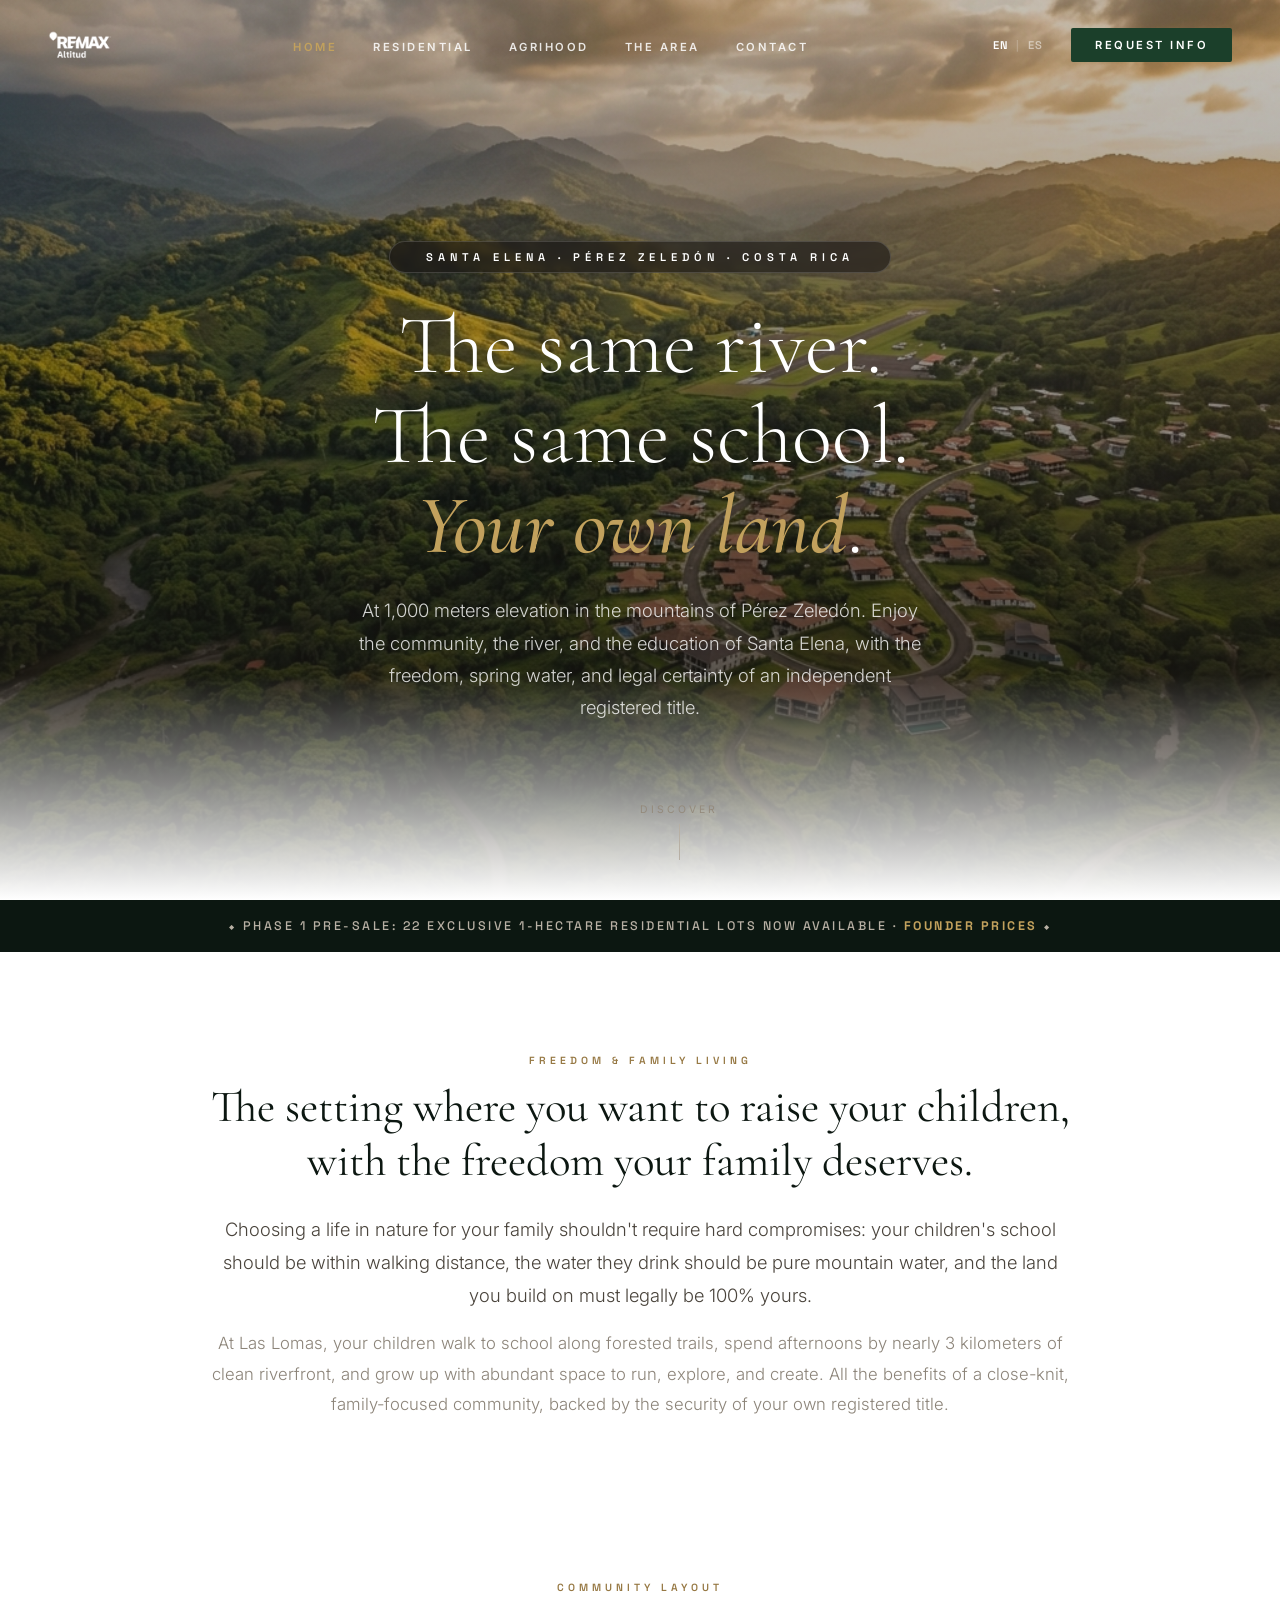
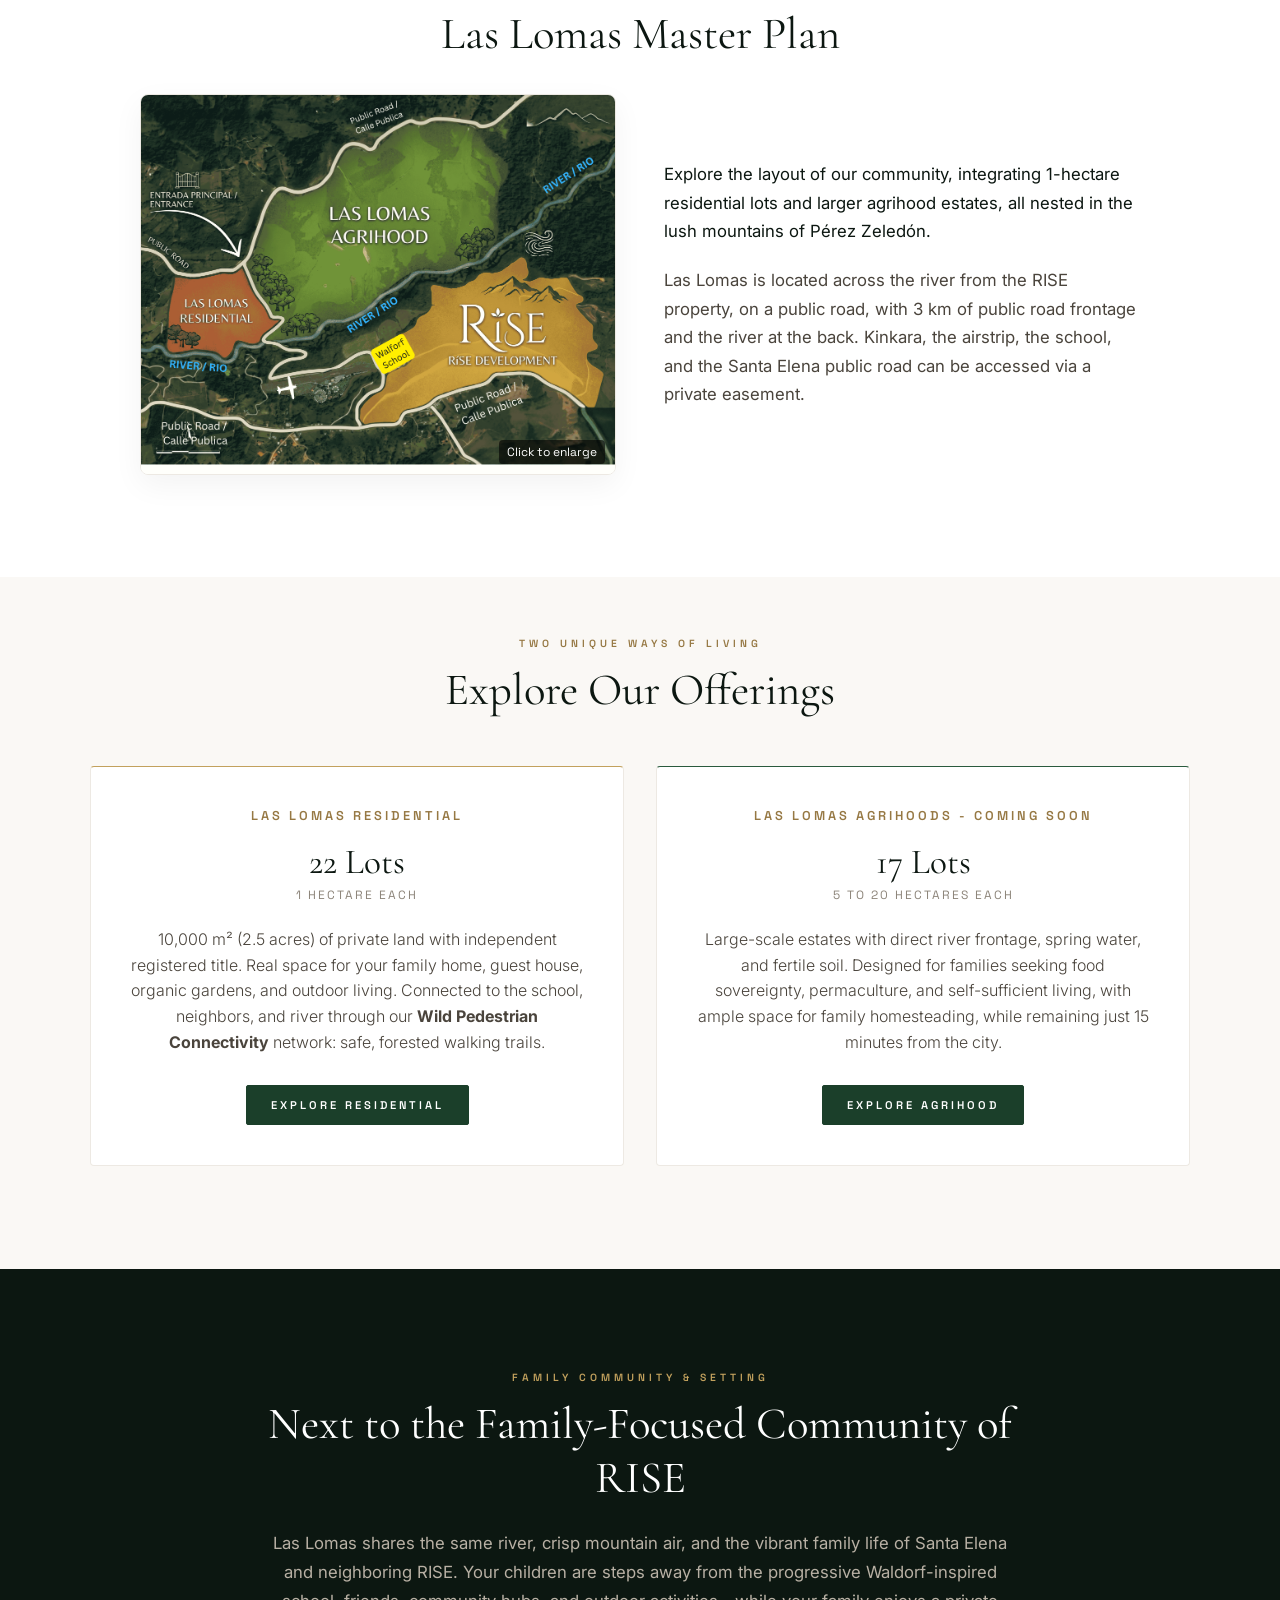
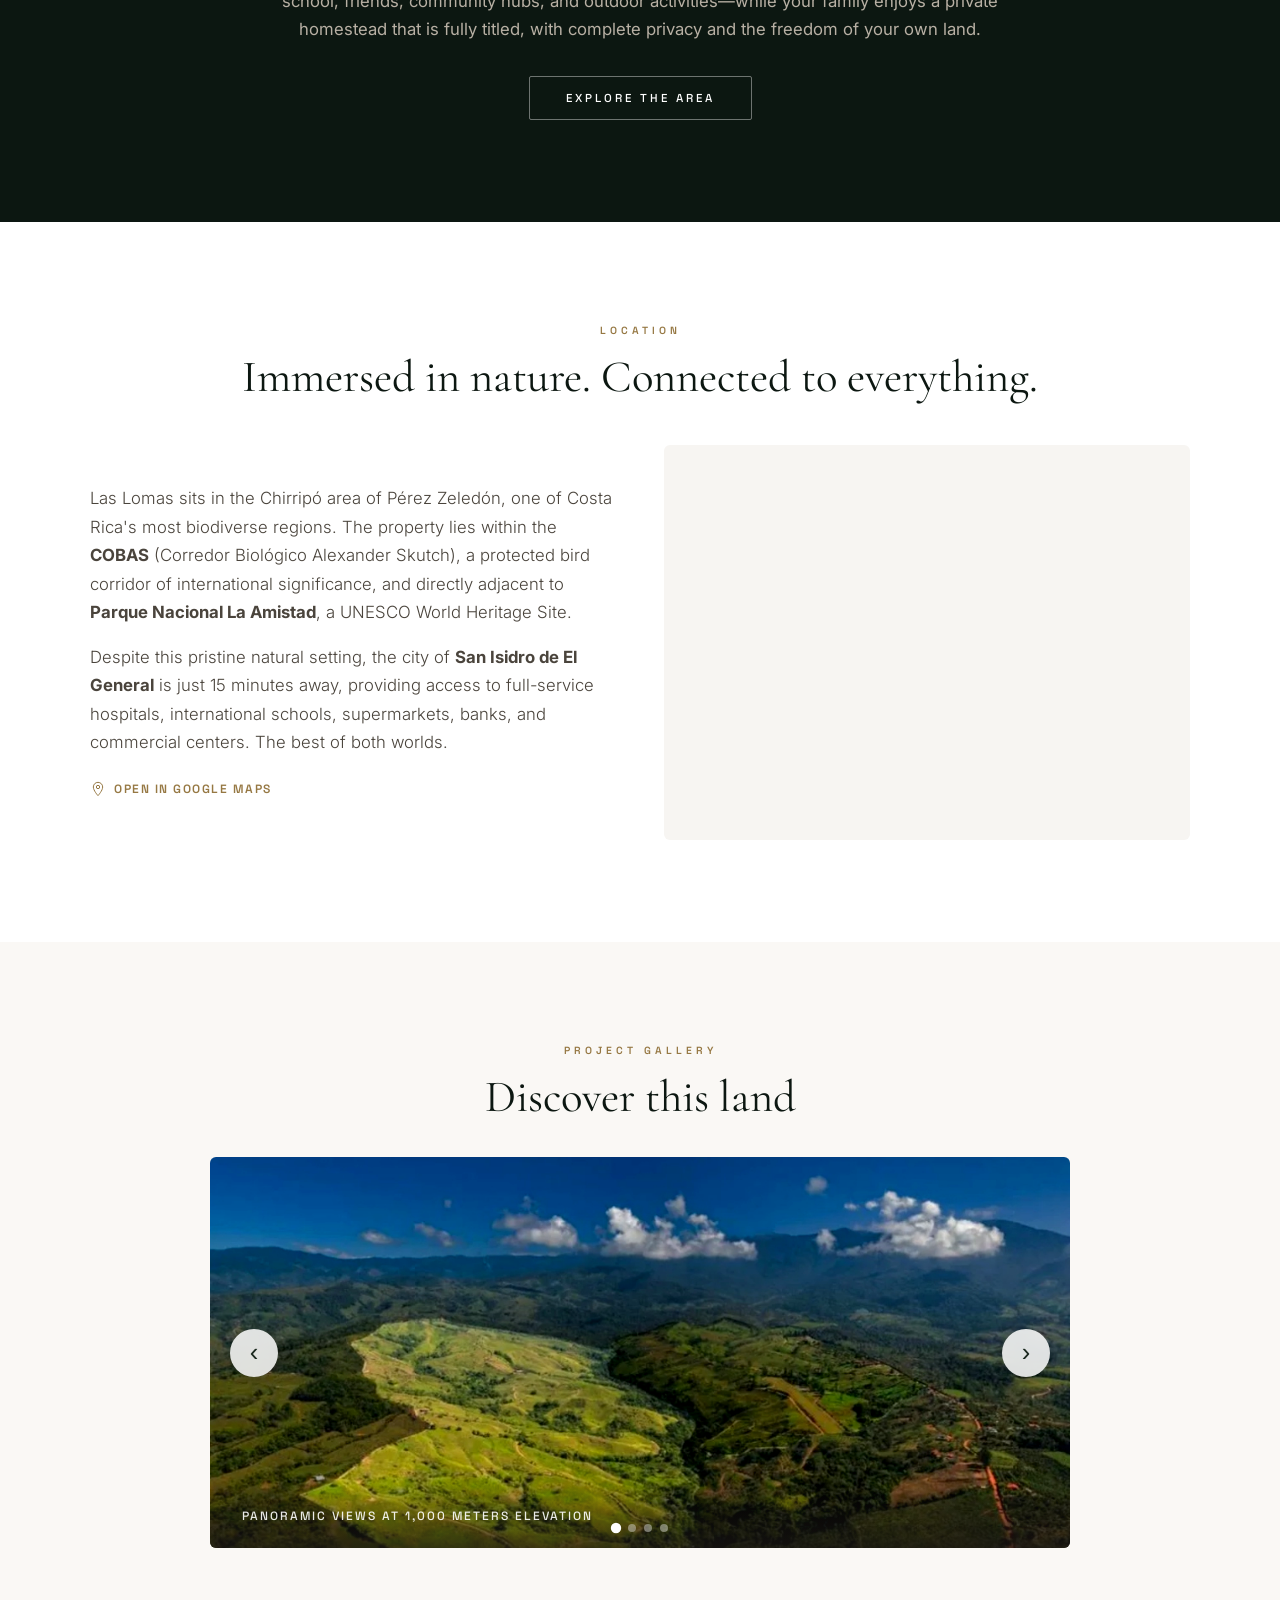
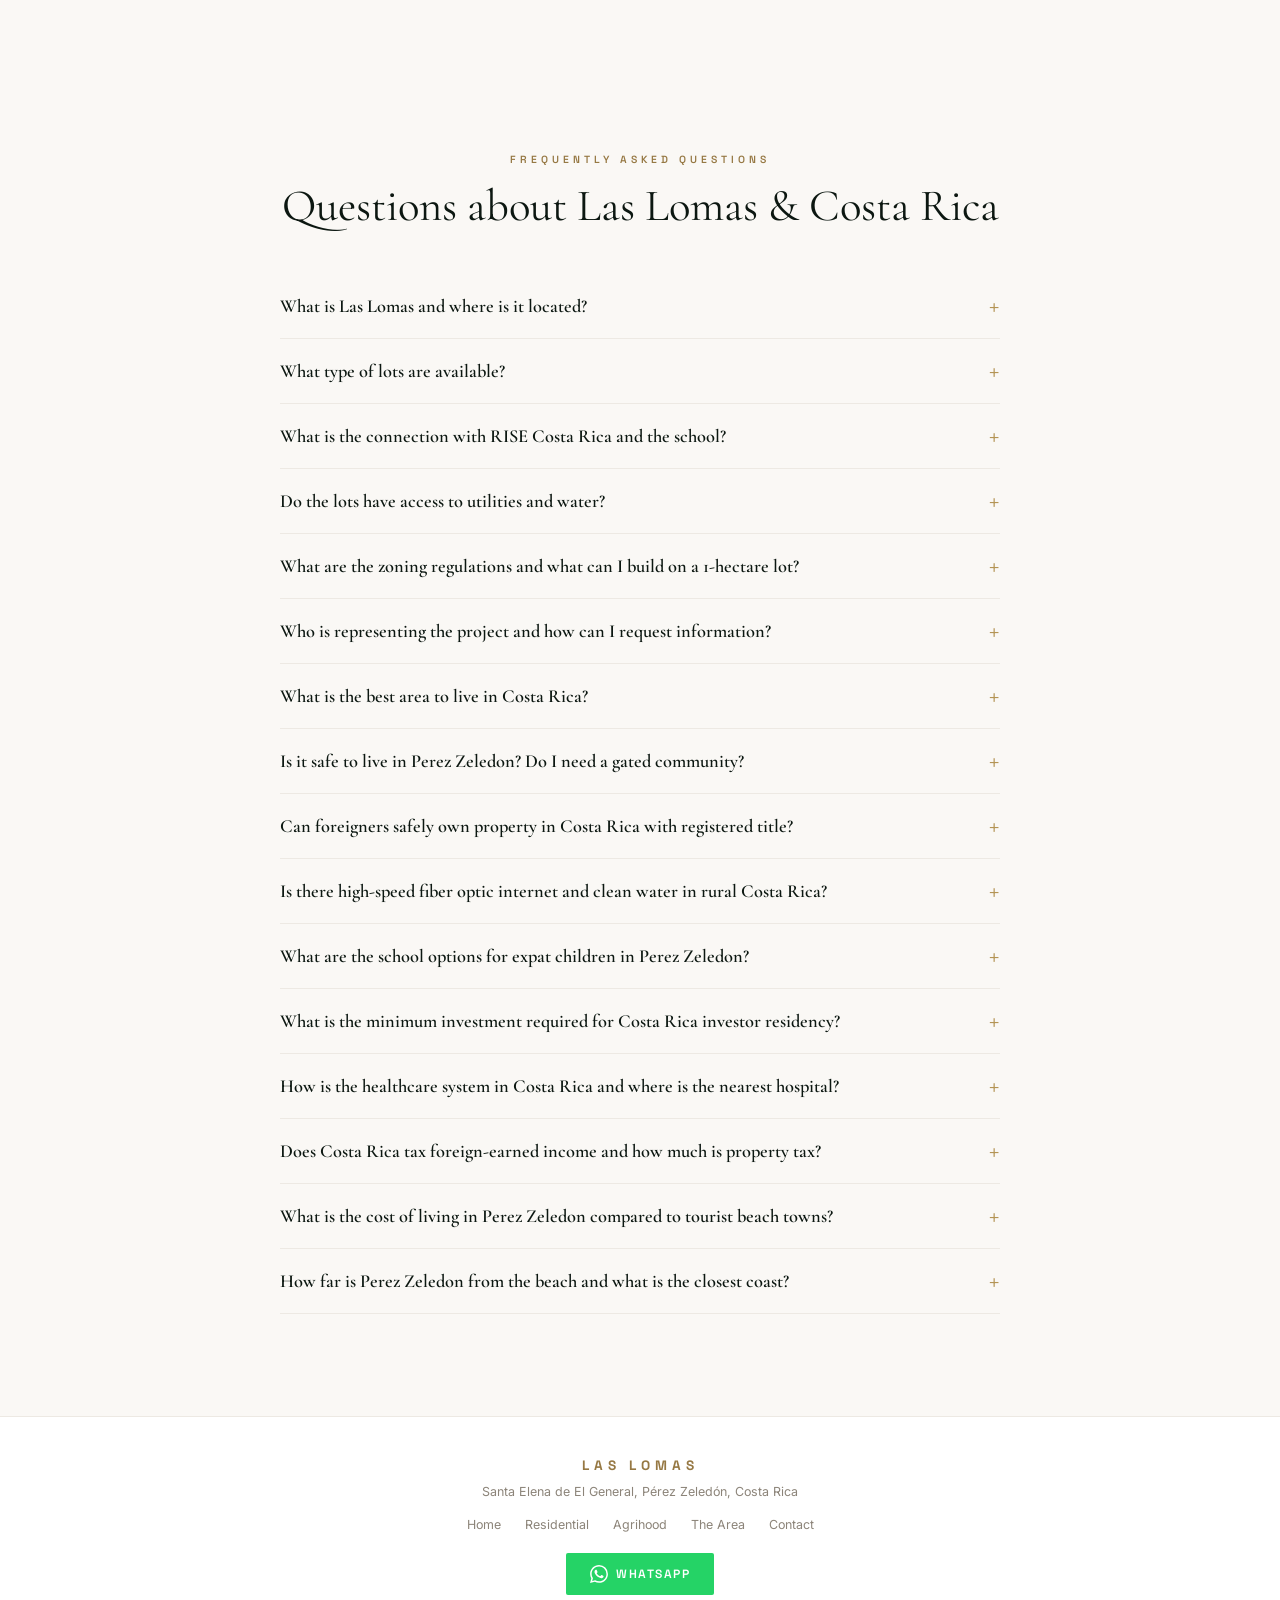
==== commit 173bb4de: "Refine landing page copy: family lifestyle, water, and titled land focus" ====
--- a/website/index.html
+++ b/website/index.html
@@ -14,7 +14,7 @@
     })();
   </script>
   <title>LAS LOMAS · Eco-Residential & Agrihood · Pérez Zeledón · Costa Rica</title>
-  <meta name="description" content="Exclusive community bordering RISE. 1-hectare residential lots with title and services for $190K, and 5 to 20-hectare estates in Agrihood.">
+  <meta name="description" content="Family-focused eco-community next to RISE in Pérez Zeledón. 1-hectare titled lots and 5 to 20-hectare agrihood estates with abundant river water and freedom for your family.">
   <link rel="stylesheet" href="styles.css">
   <link rel="canonical" href="https://laslomas.cr/">
   
@@ -22,7 +22,7 @@
   <meta property="og:type" content="website">
   <meta property="og:url" content="https://laslomas.cr/">
   <meta property="og:title" content="LAS LOMAS · Eco-Residential & Agrihood · Pérez Zeledón · Costa Rica">
-  <meta property="og:description" content="Exclusive community bordering RISE. 1-hectare residential lots with title and services for $190K, and 5 to 20-hectare estates in Agrihood.">
+  <meta property="og:description" content="Family-focused eco-community next to RISE in Pérez Zeledón. 1-hectare titled lots and 5 to 20-hectare agrihood estates with abundant river water and freedom for your family.">
   <meta property="og:image" content="https://laslomas.cr/images/land-aerial-valley.jpg">
   <meta property="og:locale" content="en_US">
   <meta property="og:locale:alternate" content="es_CR">
@@ -31,7 +31,7 @@
   <meta name="twitter:card" content="summary_large_image">
   <meta name="twitter:url" content="https://laslomas.cr/">
   <meta name="twitter:title" content="LAS LOMAS · Eco-Residential & Agrihood · Pérez Zeledón · Costa Rica">
-  <meta name="twitter:description" content="Exclusive community bordering RISE. 1-hectare residential lots with title and services for $190K, and 5 to 20-hectare estates in Agrihood.">
+  <meta name="twitter:description" content="Family-focused eco-community next to RISE in Pérez Zeledón. 1-hectare titled lots and 5 to 20-hectare agrihood estates with abundant river water and freedom for your family.">
   <meta name="twitter:image" content="https://laslomas.cr/images/land-aerial-valley.jpg">
   
   <!-- AI / Search Engine JSON-LD Schema -->
@@ -236,8 +236,8 @@
         <span class="lang-es">El mismo río.<br>La misma escuela.<br><em>Tu propia tierra</em>.</span>
       </h1>
       <p class="hero-subtitle">
-        <span class="lang-en">An eco-residential community at 1,000 meters elevation in Pérez Zeledón. Enjoy the natural surroundings, mountain air, and the neighboring infrastructure of Santa Elena, with the freedom and certainty of an independent registered title.</span>
-        <span class="lang-es">Una comunidad eco-residencial a 1,000 metros de altitud en Pérez Zeledón. Disfruta del entorno, el aire de montaña y la infraestructura colindante de Santa Elena, con la libertad y certeza de un título de propiedad independiente.</span>
+        <span class="lang-en">At 1,000 meters elevation in the mountains of Pérez Zeledón. Enjoy the community, the river, and the education of Santa Elena, with the freedom, spring water, and legal certainty of an independent registered title.</span>
+        <span class="lang-es">A 1,000 metros de altitud en las montañas de Pérez Zeledón. Disfruta de la vida comunitaria, el río y la educación de Santa Elena, con la libertad, el agua de manantial y la certeza jurídica de un título de propiedad independiente.</span>
       </p>
     </div>
     <div class="hero-scroll">
@@ -259,18 +259,22 @@
 
   <!-- ═══ Philosophy Section ═══ -->
   <section class="section property-section">
-    <div class="section-inner" style="max-width: 800px; text-align: center;">
+    <div class="section-inner" style="max-width: 860px; text-align: center;">
       <div class="section-tag reveal">
-        <span class="lang-en">Freedom &amp; Balance</span>
-        <span class="lang-es">Libertad y Balance</span>
+        <span class="lang-en">Freedom &amp; Family Living</span>
+        <span class="lang-es">Libertad y Vida Familiar</span>
       </div>
       <h2 class="section-title reveal" style="margin-bottom: 24px;">
-        <span class="lang-en">Connected to nature, close to the city.</span>
-        <span class="lang-es">Conectados a la naturaleza, cerca de la ciudad.</span>
+        <span class="lang-en">The setting where you want to raise your children, with the freedom your family deserves.</span>
+        <span class="lang-es">El entorno donde quieres criar a tus hijos, con la libertad que tu familia merece.</span>
       </h2>
-      <p class="section-subtitle reveal" style="max-width: 100%; font-size: 1.15rem; line-height: 1.8;">
-        <span class="lang-en">We value breathing clean air and drinking pristine well water, but we don't believe in sacrificing convenience. Located just 15 minutes from the vibrant city of San Isidro, Las Lomas offers the perfect balance: off-grid tranquility, natural abundance, and fast access to modern life, education, and commerce.</span>
-        <span class="lang-es">Valoramos respirar aire puro y beber agua limpia de pozo, pero no creemos en sacrificar la comodidad. Ubicado a solo 15 minutos de la activa ciudad de San Isidro, Las Lomas ofrece el balance perfecto: tranquilidad rodeada de naturaleza y un acceso rápido a la vida moderna, educación y comercio.</span>
+      <p class="section-subtitle reveal" style="max-width: 100%; font-size: 1.15rem; line-height: 1.8; margin-bottom: 16px;">
+        <span class="lang-en">Choosing a life in nature for your family shouldn't require hard compromises: your children's school should be within walking distance, the water they drink should be pure mountain water, and the land you build on must legally be 100% yours.</span>
+        <span class="lang-es">Elegir una vida en la naturaleza para tu familia no debería exigir concesiones difíciles: la educación de tus hijos debe estar a distancia caminable, el agua que beben debe ser pura de montaña y la tierra que habitas debe ser 100% tuya ante la ley.</span>
+      </p>
+      <p class="section-subtitle reveal" style="max-width: 100%; font-size: 1.05rem; line-height: 1.8; color: var(--text-muted);">
+        <span class="lang-en">At Las Lomas, your children walk to school along forested trails, spend afternoons by nearly 3 kilometers of clean riverfront, and grow up with abundant space to run, explore, and create. All the benefits of a close-knit, family-focused community, backed by the security of your own registered title.</span>
+        <span class="lang-es">En Las Lomas, tus hijos caminan a la escuela por senderos entre el bosque, pasan las tardes junto a casi 3 kilómetros de río limpio y crecen con espacio de sobra para correr, explorar y crear. Toda la riqueza de una comunidad enfocada en familias, respaldada por la seguridad de tu propio título de propiedad registrado.</span>
       </p>
     </div>
   </section>
@@ -342,8 +346,8 @@
               <span class="lang-es">1 Hectárea Cada Uno</span>
             </div>
             <p class="eco-card-desc" style="font-size: 1rem; line-height: 1.6; margin-bottom: 24px;">
-              <span class="lang-en">10,000 m² lots designed under a low-density, high-freedom development concept. You are the absolute owner of your space and architectural design, integrating into the area through our <strong>Wild Pedestrian Connectivity</strong> network: low-impact trails that allow you to explore the community on foot, connect with neighbors, and walk your children to school.</span>
-              <span class="lang-es">Lotes de 10,000 m² diseñados bajo un concepto de desarrollo de baja densidad y alta libertad. Eres dueño absoluto de tu espacio y de tu diseño arquitectónico, integrándote a la zona a través de nuestra red de <strong>Conectividad Peatonal Silvestre</strong>: senderos de bajo impacto que te permiten recorrer la comunidad a pie, conectar con los vecinos y llevar a tus hijos caminando a la escuela.</span>
+              <span class="lang-en">10,000 m² (2.5 acres) of private land with independent registered title. Real space for your family home, guest house, organic gardens, and outdoor living. Connected to the school, neighbors, and river through our <strong>Wild Pedestrian Connectivity</strong> network: safe, forested walking trails.</span>
+              <span class="lang-es">Lotes de 10,000 m² con título independiente registrado. Espacio real para tu casa familiar, casa de huéspedes, huertos orgánicos y vida al aire libre. Conectado a la escuela, a los vecinos y al río a través de nuestra red de <strong>Conectividad Peatonal Silvestre</strong>: senderos seguros entre el bosque.</span>
             </p>
           </div>
           <a href="/residential" class="btn-primary" style="font-size: 0.7rem; padding: 12px 24px; align-self: center;">
@@ -368,8 +372,8 @@
               <span class="lang-es">5 a 20 Hectáreas Cada Uno</span>
             </div>
             <p class="eco-card-desc" style="font-size: 1rem; line-height: 1.6; margin-bottom: 24px;">
-              <span class="lang-en">Large-scale estates designed for regeneration, permaculture, and self-sufficient living. Ample space and resources to develop a family micro-ecosystem with direct access to nearly 3 km of pristine river water and fertile soil, while maintaining the convenience of being just 15 minutes from the city.</span>
-              <span class="lang-es">Fincas de gran tamaño diseñadas para proyectos de regeneración, permacultura y vida autónoma. Espacio y recursos para desarrollar un micro-ecosistema familiar con acceso directo a casi 3 km de río de agua pura y suelo fértil, manteniendo la comodidad de estar a solo 15 minutos de la ciudad.</span>
+              <span class="lang-en">Large-scale estates with direct river frontage, spring water, and fertile soil. Designed for families seeking food sovereignty, permaculture, and self-sufficient living, with ample space for family homesteading, while remaining just 15 minutes from the city.</span>
+              <span class="lang-es">Fincas de gran escala con frente directo al río, nacientes de agua pura y suelo fértil. Diseñadas para familias que buscan soberanía alimentaria, permacultura y vida autosuficiente, con espacio amplio para un proyecto familiar integral, a solo 15 minutos de la ciudad.</span>
             </p>
           </div>
           <a href="/agrihood" class="btn-primary" style="font-size: 0.7rem; padding: 12px 24px; align-self: center;">
@@ -385,16 +389,16 @@
   <section class="section features-section">
     <div class="section-inner" style="text-align: center; max-width: 750px;">
       <div class="section-tag reveal" style="color: var(--gold-light);">
-        <span class="lang-en">The Neighboring Vision</span>
-        <span class="lang-es">La Visión Colindante</span>
+        <span class="lang-en">Family Community &amp; Setting</span>
+        <span class="lang-es">Comunidad Familiar y Entorno</span>
       </div>
       <h2 class="section-title reveal" style="color: var(--white); margin-bottom: 24px;">
-        <span class="lang-en">Adjacent to the RISE Ecosystem</span>
-        <span class="lang-es">Colindantes con el Ecosistema RISE</span>
+        <span class="lang-en">Next to the Family-Focused Community of RISE</span>
+        <span class="lang-es">Colindantes con la Comunidad de Familias de RISE</span>
       </h2>
       <p style="color: var(--warm-gray-300); font-size: 1.05rem; line-height: 1.7; margin-bottom: 32px;">
-        <span class="lang-en">Living in Las Lomas gives you direct adjacency and convenient access to the infrastructure of <strong>RISE</strong>, a world-class regenerative community located right next door. This means you can enjoy a Waldorf-inspired school, a private airstrip, commercial areas, and co-working hubs from day one.</span>
-        <span class="lang-es">Vivir en Las Lomas te otorga colindancia directa y acceso conveniente a la infraestructura de <strong>RISE</strong>, una comunidad regenerativa de clase mundial ubicada justo al lado. Esto significa que puedes disfrutar de una escuela de inspiración Waldorf, pista de aterrizaje privada, áreas comerciales y hubs de co-working desde el primer día.</span>
+        <span class="lang-en">Las Lomas shares the same river, crisp mountain air, and the vibrant family life of Santa Elena and neighboring RISE. Your children are steps away from the progressive Waldorf-inspired school, friends, community hubs, and outdoor activities—while your family enjoys a private homestead that is fully titled, with complete privacy and the freedom of your own land.</span>
+        <span class="lang-es">Las Lomas comparte el mismo río, el aire puro de montaña y la vibrante vida de Santa Elena y la comunidad vecina de RISE, pensada para familias. Tus hijos tienen a pasos la escuela de inspiración Waldorf, amigos de su edad, espacios de encuentro y actividades al aire libre, mientras tu familia disfruta de una propiedad completamente propia, titulada, con privacidad total y la libertad de tu propia tierra.</span>
       </p>
       <a href="/zone" class="btn-secondary" style="display: inline-block;">
         <span class="lang-en">Explore the Area</span>
@@ -528,12 +532,12 @@
         <!-- FAQ 3 -->
         <details class="faq-item">
           <summary class="faq-question">
-            <span class="lang-en">What is the connection with RISE Costa Rica?</span>
-            <span class="lang-es">¿Cuál es la relación con RISE Costa Rica?</span>
-          </summary>
-          <div class="faq-answer">
-            <p class="lang-en">Las Lomas borders the world-class RISE community. This proximity gives our residents convenient access to RISE's established infrastructure, including a Waldorf-inspired school, private landing strip, Town Square commercial area, and Kinkára wellness retreat.</p>
-            <p class="lang-es">Las Lomas colinda con la comunidad de clase mundial RISE. Esta proximidad otorga a nuestros residentes un acceso muy conveniente a la infraestructura establecida de RISE, incluyendo la escuela de inspiración Waldorf, la pista de aterrizaje privada, el centro comercial Town Square y el centro de bienestar Kinkára.</p>
+            <span class="lang-en">What is the connection with RISE Costa Rica and the school?</span>
+            <span class="lang-es">¿Cuál es la relación con RISE Costa Rica y la escuela?</span>
+          </summary>
+          <div class="faq-answer">
+            <p class="lang-en">Las Lomas is an independent neighboring community located just across the river from RISE. This proximity allows families to easily participate in the Waldorf-inspired school, children's activities, and the family-focused community life of RISE, while retaining the advantage of owning independent titled land with complete privacy and architectural freedom.</p>
+            <p class="lang-es">Las Lomas es una comunidad vecina independiente ubicada justo cruzando el río de RISE. Esta cercanía permite a nuestras familias integrarse fácilmente a la escuela de inspiración Waldorf, actividades infantiles y a la vida comunitaria familiar de RISE, manteniendo la ventaja de poseer un terreno propio con plano catastrado, título en el Registro Nacional y total privacidad y libertad de diseño.</p>
           </div>
         </details>
 
@@ -547,6 +551,7 @@
             <p class="lang-en">Yes. All lots have access to high-speed fiber-optic internet, electricity, and pristine water from approved concessions/wells. The property also features extensive public road frontage, ensuring easy and cost-effective access.</p>
             <p class="lang-es">Sí. Todos los lotes cuentan con acceso a internet de fibra óptica de alta velocidad, electricidad y agua de pozos/concesiones aprobadas. La propiedad también cuenta con un amplio frente a calle pública, garantizando un acceso sencillo y de bajo costo.</p>
           </div>
+        </details>
         <!-- FAQ 5 -->
         <details class="faq-item">
           <summary class="faq-question">
@@ -773,8 +778,8 @@
         es: "LAS LOMAS · Eco-Residencial & Agrihood · Pérez Zeledón · Costa Rica"
       };
       const pageDescriptions = {
-        en: "Exclusive community bordering RISE. 1-hectare residential lots with title and services for $190K, and 5 to 20-hectare estates in Agrihood.",
-        es: "Comunidad exclusiva colindante con RISE. Lotes residenciales de 1 hectárea con título y servicios por $190K, y fincas de 5 a 20 hectáreas en Agrihood."
+        en: "Family-focused eco-community next to RISE in Pérez Zeledón. 1-hectare titled lots and 5 to 20-hectare agrihood estates with abundant river water and freedom for your family.",
+        es: "Comunidad ecológica familiar colindante con RISE en Pérez Zeledón. Lotes titulados de 1 hectárea y fincas de 5 a 20 ha con agua de río y libertad para tu familia."
       };
       document.title = pageTitles[lang];
       const metaDesc = document.querySelector('meta[name="description"]');
